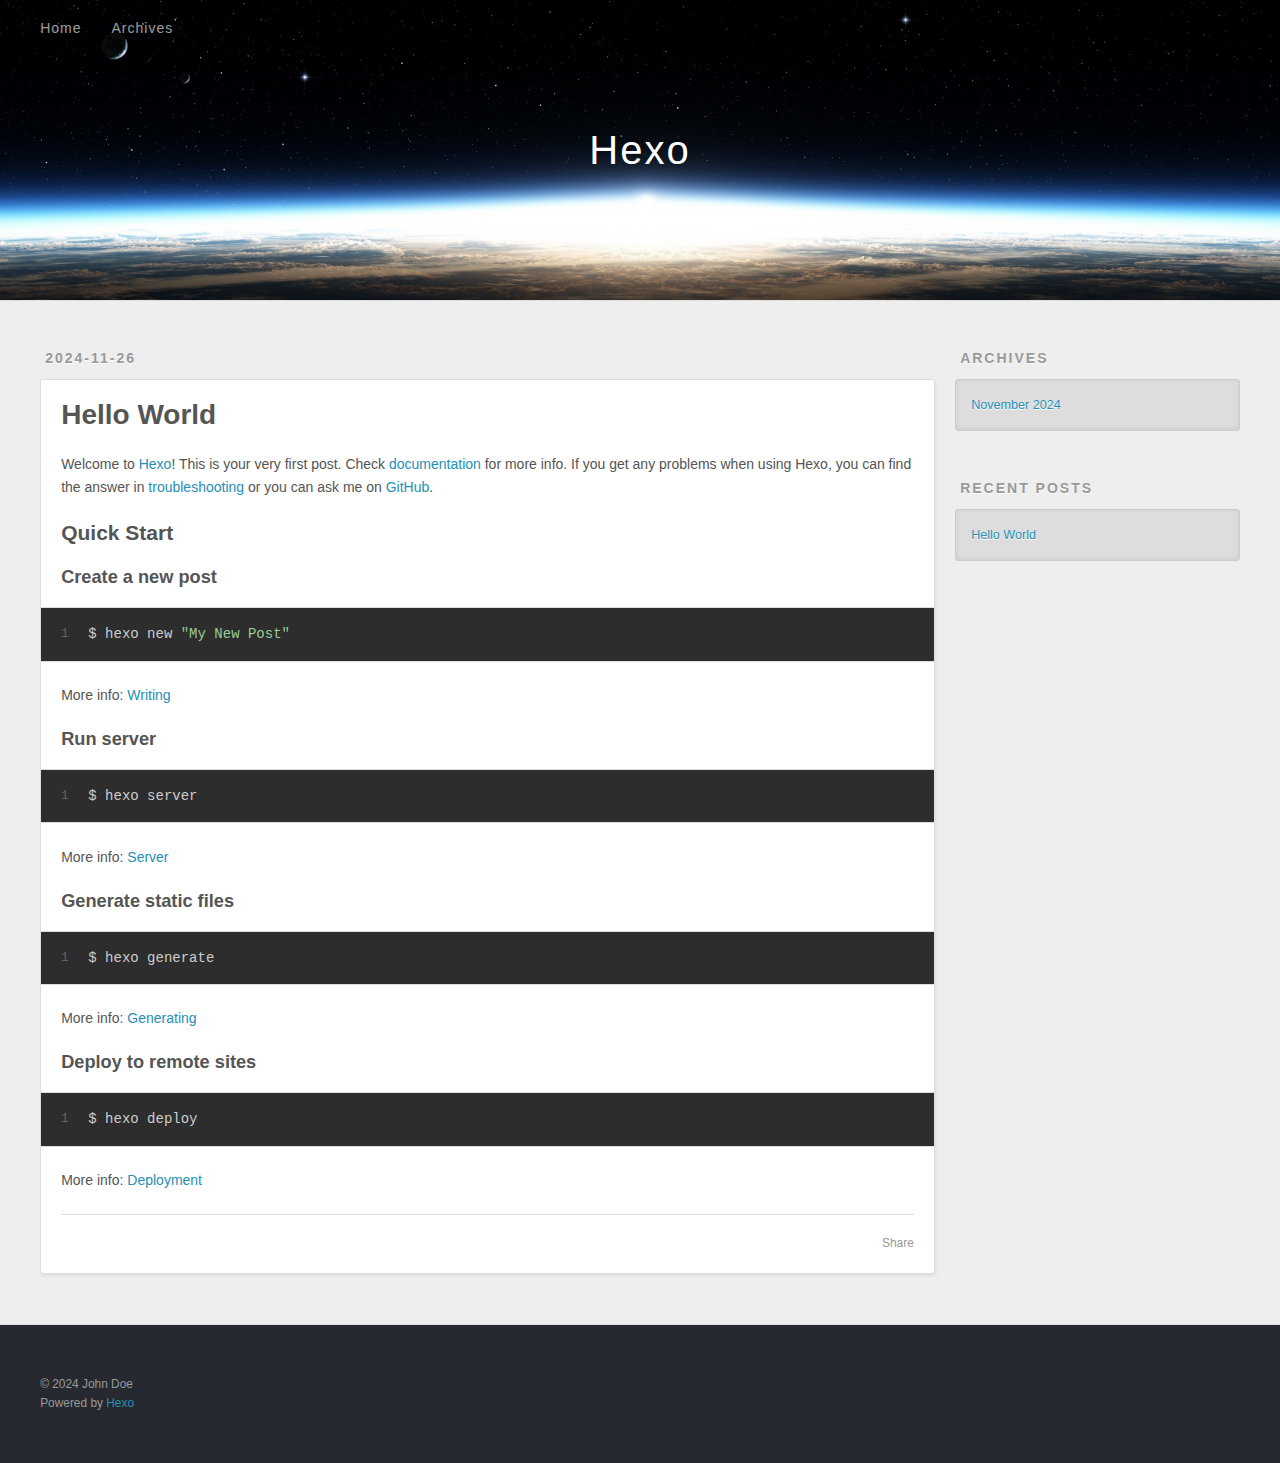
==== index.html @ 331538ac "Site updated: 2024-11-26 22:52:11" ====
<!DOCTYPE html>
<html>
<head>
  <meta charset="utf-8">
  
  
  <title>Hexo</title>
  <meta name="viewport" content="width=device-width, initial-scale=1, shrink-to-fit=no">
  <meta property="og:type" content="website">
<meta property="og:title" content="Hexo">
<meta property="og:url" content="http://example.com/index.html">
<meta property="og:site_name" content="Hexo">
<meta property="og:locale" content="en_US">
<meta property="article:author" content="John Doe">
<meta name="twitter:card" content="summary">
  
    <link rel="alternate" href="/atom.xml" title="Hexo" type="application/atom+xml">
  
  
    <link rel="shortcut icon" href="/favicon.png">
  
  
  
<link rel="stylesheet" href="/css/style.css">

  
    
<link rel="stylesheet" href="/fancybox/jquery.fancybox.min.css">

  
  
<meta name="generator" content="Hexo 7.3.0"></head>

<body>
  <div id="container">
    <div id="wrap">
      <header id="header">
  <div id="banner"></div>
  <div id="header-outer" class="outer">
    <div id="header-title" class="inner">
      <h1 id="logo-wrap">
        <a href="/" id="logo">Hexo</a>
      </h1>
      
    </div>
    <div id="header-inner" class="inner">
      <nav id="main-nav">
        <a id="main-nav-toggle" class="nav-icon"><span class="fa fa-bars"></span></a>
        
          <a class="main-nav-link" href="/">Home</a>
        
          <a class="main-nav-link" href="/archives">Archives</a>
        
      </nav>
      <nav id="sub-nav">
        
        
          <a class="nav-icon" href="/atom.xml" title="RSS Feed"><span class="fa fa-rss"></span></a>
        
        <a class="nav-icon nav-search-btn" title="Search"><span class="fa fa-search"></span></a>
      </nav>
      <div id="search-form-wrap">
        <form action="//google.com/search" method="get" accept-charset="UTF-8" class="search-form"><input type="search" name="q" class="search-form-input" placeholder="Search"><button type="submit" class="search-form-submit">&#xF002;</button><input type="hidden" name="sitesearch" value="http://example.com"></form>
      </div>
    </div>
  </div>
</header>

      <div class="outer">
        <section id="main">
  
    <article id="post-hello-world" class="h-entry article article-type-post" itemprop="blogPost" itemscope itemtype="https://schema.org/BlogPosting">
  <div class="article-meta">
    <a href="/2024/11/26/hello-world/" class="article-date">
  <time class="dt-published" datetime="2024-11-26T14:16:01.216Z" itemprop="datePublished">2024-11-26</time>
</a>
    
  </div>
  <div class="article-inner">
    
    
      <header class="article-header">
        
  
    <h1 itemprop="name">
      <a class="p-name article-title" href="/2024/11/26/hello-world/">Hello World</a>
    </h1>
  

      </header>
    
    <div class="e-content article-entry" itemprop="articleBody">
      
        <p>Welcome to <a target="_blank" rel="noopener" href="https://hexo.io/">Hexo</a>! This is your very first post. Check <a target="_blank" rel="noopener" href="https://hexo.io/docs/">documentation</a> for more info. If you get any problems when using Hexo, you can find the answer in <a target="_blank" rel="noopener" href="https://hexo.io/docs/troubleshooting.html">troubleshooting</a> or you can ask me on <a target="_blank" rel="noopener" href="https://github.com/hexojs/hexo/issues">GitHub</a>.</p>
<h2 id="Quick-Start"><a href="#Quick-Start" class="headerlink" title="Quick Start"></a>Quick Start</h2><h3 id="Create-a-new-post"><a href="#Create-a-new-post" class="headerlink" title="Create a new post"></a>Create a new post</h3><figure class="highlight bash"><table><tr><td class="gutter"><pre><span class="line">1</span><br></pre></td><td class="code"><pre><span class="line">$ hexo new <span class="string">&quot;My New Post&quot;</span></span><br></pre></td></tr></table></figure>

<p>More info: <a target="_blank" rel="noopener" href="https://hexo.io/docs/writing.html">Writing</a></p>
<h3 id="Run-server"><a href="#Run-server" class="headerlink" title="Run server"></a>Run server</h3><figure class="highlight bash"><table><tr><td class="gutter"><pre><span class="line">1</span><br></pre></td><td class="code"><pre><span class="line">$ hexo server</span><br></pre></td></tr></table></figure>

<p>More info: <a target="_blank" rel="noopener" href="https://hexo.io/docs/server.html">Server</a></p>
<h3 id="Generate-static-files"><a href="#Generate-static-files" class="headerlink" title="Generate static files"></a>Generate static files</h3><figure class="highlight bash"><table><tr><td class="gutter"><pre><span class="line">1</span><br></pre></td><td class="code"><pre><span class="line">$ hexo generate</span><br></pre></td></tr></table></figure>

<p>More info: <a target="_blank" rel="noopener" href="https://hexo.io/docs/generating.html">Generating</a></p>
<h3 id="Deploy-to-remote-sites"><a href="#Deploy-to-remote-sites" class="headerlink" title="Deploy to remote sites"></a>Deploy to remote sites</h3><figure class="highlight bash"><table><tr><td class="gutter"><pre><span class="line">1</span><br></pre></td><td class="code"><pre><span class="line">$ hexo deploy</span><br></pre></td></tr></table></figure>

<p>More info: <a target="_blank" rel="noopener" href="https://hexo.io/docs/one-command-deployment.html">Deployment</a></p>

      
    </div>
    <footer class="article-footer">
      <a data-url="http://example.com/2024/11/26/hello-world/" data-id="cm3yksjoo0000fcqf6t9n1a65" data-title="Hello World" class="article-share-link"><span class="fa fa-share">Share</span></a>
      
      
      
    </footer>
  </div>
  
</article>



  


</section>
        
          <aside id="sidebar">
  
    

  
    

  
    
  
    
  <div class="widget-wrap">
    <h3 class="widget-title">Archives</h3>
    <div class="widget">
      <ul class="archive-list"><li class="archive-list-item"><a class="archive-list-link" href="/archives/2024/11/">November 2024</a></li></ul>
    </div>
  </div>


  
    
  <div class="widget-wrap">
    <h3 class="widget-title">Recent Posts</h3>
    <div class="widget">
      <ul>
        
          <li>
            <a href="/2024/11/26/hello-world/">Hello World</a>
          </li>
        
      </ul>
    </div>
  </div>

  
</aside>
        
      </div>
      <footer id="footer">
  
  <div class="outer">
    <div id="footer-info" class="inner">
      
      &copy; 2024 John Doe<br>
      Powered by <a href="https://hexo.io/" target="_blank">Hexo</a>
    </div>
  </div>
</footer>

    </div>
    <nav id="mobile-nav">
  
    <a href="/" class="mobile-nav-link">Home</a>
  
    <a href="/archives" class="mobile-nav-link">Archives</a>
  
</nav>
    


<script src="/js/jquery-3.6.4.min.js"></script>



  
<script src="/fancybox/jquery.fancybox.min.js"></script>




<script src="/js/script.js"></script>





  </div>
</body>
</html>
---- css/style.css ----
body {
  width: 100%;
}
body:before,
body:after {
  content: "";
  display: table;
}
body:after {
  clear: both;
}
html,
body,
div,
span,
applet,
object,
iframe,
h1,
h2,
h3,
h4,
h5,
h6,
p,
blockquote,
pre,
a,
abbr,
acronym,
address,
big,
cite,
code,
del,
dfn,
em,
img,
ins,
kbd,
q,
s,
samp,
small,
strike,
strong,
sub,
sup,
tt,
var,
dl,
dt,
dd,
ol,
ul,
li,
fieldset,
form,
label,
legend,
table,
caption,
tbody,
tfoot,
thead,
tr,
th,
td {
  margin: 0;
  padding: 0;
  border: 0;
  outline: 0;
  font-weight: inherit;
  font-style: inherit;
  font-family: inherit;
  font-size: 100%;
  vertical-align: baseline;
}
body {
  line-height: 1;
  color: #000;
  background: #fff;
}
ol,
ul {
  list-style: none;
}
table {
  border-collapse: separate;
  border-spacing: 0;
  vertical-align: middle;
}
caption,
th,
td {
  text-align: left;
  font-weight: normal;
  vertical-align: middle;
}
a img {
  border: none;
}
input,
button {
  margin: 0;
  padding: 0;
}
input::-moz-focus-inner,
button::-moz-focus-inner {
  border: 0;
  padding: 0;
}
html,
body,
#container {
  height: 100%;
}
body {
  background: #eee;
  font: 14px -apple-system, BlinkMacSystemFont, "Segoe UI", "Roboto", "Oxygen", "Ubuntu", "Cantarell", "Fira Sans", "Droid Sans", "Helvetica Neue", sans-serif;
  -webkit-text-size-adjust: 100%;
}
.outer {
  max-width: 1220px;
  margin: 0 auto;
  padding: 0 20px;
}
.outer:before,
.outer:after {
  content: "";
  display: table;
}
.outer:after {
  clear: both;
}
.inner {
  display: inline;
  float: left;
  width: 98.33333333333333%;
  margin: 0 0.833333333333333%;
}
.left,
.alignleft {
  float: left;
}
.right,
.alignright {
  float: right;
}
.clear {
  clear: both;
}
#container {
  position: relative;
}
.mobile-nav-on {
  overflow: hidden;
}
#wrap {
  height: 100%;
  width: 100%;
  position: absolute;
  top: 0;
  left: 0;
  -webkit-transition: 0.2s ease-out;
  -moz-transition: 0.2s ease-out;
  -ms-transition: 0.2s ease-out;
  transition: 0.2s ease-out;
  z-index: 1;
  background: #eee;
}
.mobile-nav-on #wrap {
  left: 280px;
}
@media screen and (min-width: 768px) {
  #main {
    display: inline;
    float: left;
    width: 73.33333333333333%;
    margin: 0 0.833333333333333%;
  }
}
.article-date,
.article-category-link,
.archive-year,
.widget-title {
  text-decoration: none;
  text-transform: uppercase;
  letter-spacing: 2px;
  color: #999;
  margin-bottom: 1em;
  margin-left: 5px;
  line-height: 1em;
  text-shadow: 0 1px #fff;
  font-weight: bold;
}
.article-inner,
.archive-article-inner {
  background: #fff;
  -webkit-box-shadow: 1px 2px 3px #ddd;
  box-shadow: 1px 2px 3px #ddd;
  border: 1px solid #ddd;
  border-radius: 3px;
}
.article-entry h1,
.widget h1 {
  font-size: 2em;
}
.article-entry h2,
.widget h2 {
  font-size: 1.5em;
}
.article-entry h3,
.widget h3 {
  font-size: 1.3em;
}
.article-entry h4,
.widget h4 {
  font-size: 1.2em;
}
.article-entry h5,
.widget h5 {
  font-size: 1em;
}
.article-entry h6,
.widget h6 {
  font-size: 1em;
  color: #999;
}
.article-entry hr,
.widget hr {
  border: 1px dashed #ddd;
}
.article-entry strong,
.widget strong {
  font-weight: bold;
}
.article-entry em,
.widget em,
.article-entry cite,
.widget cite {
  font-style: italic;
}
.article-entry sup,
.widget sup,
.article-entry sub,
.widget sub {
  font-size: 0.75em;
  line-height: 0;
  position: relative;
  vertical-align: baseline;
}
.article-entry sup,
.widget sup {
  top: -0.5em;
}
.article-entry sub,
.widget sub {
  bottom: -0.2em;
}
.article-entry small,
.widget small {
  font-size: 0.85em;
}
.article-entry acronym,
.widget acronym,
.article-entry abbr,
.widget abbr {
  border-bottom: 1px dotted;
}
.article-entry ul,
.widget ul,
.article-entry ol,
.widget ol,
.article-entry dl,
.widget dl {
  margin: 0 20px;
  line-height: 1.6em;
}
.article-entry ul ul,
.widget ul ul,
.article-entry ol ul,
.widget ol ul,
.article-entry ul ol,
.widget ul ol,
.article-entry ol ol,
.widget ol ol {
  margin-top: 0;
  margin-bottom: 0;
}
.article-entry ul,
.widget ul {
  list-style: disc;
}
.article-entry ol,
.widget ol {
  list-style: decimal;
}
.article-entry dt,
.widget dt {
  font-weight: bold;
}
#header {
  height: 300px;
  position: relative;
  border-bottom: 1px solid #ddd;
}
#header:before,
#header:after {
  content: "";
  position: absolute;
  left: 0;
  right: 0;
  height: 40px;
}
#header:before {
  top: 0;
  background: -webkit-linear-gradient(rgba(0,0,0,0.2), transparent);
  background: -moz-linear-gradient(rgba(0,0,0,0.2), transparent);
  background: -ms-linear-gradient(rgba(0,0,0,0.2), transparent);
  background: linear-gradient(rgba(0,0,0,0.2), transparent);
}
#header:after {
  bottom: 0;
  background: -webkit-linear-gradient(transparent, rgba(0,0,0,0.2));
  background: -moz-linear-gradient(transparent, rgba(0,0,0,0.2));
  background: -ms-linear-gradient(transparent, rgba(0,0,0,0.2));
  background: linear-gradient(transparent, rgba(0,0,0,0.2));
}
#header-outer {
  height: 100%;
  position: relative;
}
#header-inner {
  position: relative;
  overflow: hidden;
}
#banner {
  position: absolute;
  top: 0;
  left: 0;
  width: 100%;
  height: 100%;
  background: url("images/banner.jpg") center #000;
  background-size: cover;
  z-index: -1;
}
#header-title {
  text-align: center;
  height: 40px;
  position: absolute;
  top: 50%;
  left: 0;
  margin-top: -20px;
}
#logo,
#subtitle {
  text-decoration: none;
  color: #fff;
  font-weight: 300;
  text-shadow: 0 1px 4px rgba(0,0,0,0.3);
}
#logo {
  font-size: 40px;
  line-height: 40px;
  letter-spacing: 2px;
}
#subtitle {
  font-size: 16px;
  line-height: 16px;
  letter-spacing: 1px;
}
#subtitle-wrap {
  margin-top: 16px;
}
#main-nav {
  float: left;
  margin-left: -15px;
}
.nav-icon,
.main-nav-link {
  float: left;
  color: #fff;
  opacity: 0.6;
  text-decoration: none;
  text-shadow: 0 1px rgba(0,0,0,0.2);
  -webkit-transition: opacity 0.2s;
  -moz-transition: opacity 0.2s;
  -ms-transition: opacity 0.2s;
  transition: opacity 0.2s;
  display: block;
  padding: 20px 15px;
}
.nav-icon:hover,
.main-nav-link:hover {
  opacity: 1;
}
.nav-icon {
  text-align: center;
  font-size: 14px;
  width: 14px;
  height: 14px;
  padding: 20px 15px;
  position: relative;
  cursor: pointer;
}
.main-nav-link {
  font-weight: 300;
  letter-spacing: 1px;
}
@media screen and (max-width: 479px) {
  .main-nav-link {
    display: none;
  }
}
#main-nav-toggle {
  display: none;
}
@media screen and (max-width: 479px) {
  #main-nav-toggle {
    display: block;
  }
}
#sub-nav {
  float: right;
  margin-right: -15px;
}
#search-form-wrap {
  position: absolute;
  top: 15px;
  width: 150px;
  height: 30px;
  right: -150px;
  opacity: 0;
  -webkit-transition: 0.2s ease-out;
  -moz-transition: 0.2s ease-out;
  -ms-transition: 0.2s ease-out;
  transition: 0.2s ease-out;
}
#search-form-wrap.on {
  opacity: 1;
  right: 0;
}
@media screen and (max-width: 479px) {
  #search-form-wrap {
    width: 100%;
    right: -100%;
  }
}
.search-form {
  position: absolute;
  top: 0;
  left: 0;
  right: 0;
  background: #fff;
  padding: 5px 15px;
  border-radius: 15px;
  -webkit-box-shadow: 0 0 10px rgba(0,0,0,0.3);
  box-shadow: 0 0 10px rgba(0,0,0,0.3);
}
.search-form-input {
  border: none;
  background: none;
  color: #555;
  width: 100%;
  font: 13px -apple-system, BlinkMacSystemFont, "Segoe UI", "Roboto", "Oxygen", "Ubuntu", "Cantarell", "Fira Sans", "Droid Sans", "Helvetica Neue", sans-serif;
  outline: none;
}
.search-form-input::-webkit-search-results-decoration,
.search-form-input::-webkit-search-cancel-button {
  -webkit-appearance: none;
}
.search-form-submit {
  position: absolute;
  top: 50%;
  right: 10px;
  margin-top: -7px;
  font: 13px ForkAwesome;
  border: none;
  background: none;
  color: #bbb;
  cursor: pointer;
}
.search-form-submit:hover,
.search-form-submit:focus {
  color: #777;
}
.article {
  margin: 50px 0;
}
.article-inner {
  overflow: hidden;
}
.article-meta:before,
.article-meta:after {
  content: "";
  display: table;
}
.article-meta:after {
  clear: both;
}
.article-date {
  float: left;
}
.article-category {
  float: left;
  line-height: 1em;
  color: #ccc;
  text-shadow: 0 1px #fff;
  margin-left: 8px;
}
.article-category:before {
  content: "\2022";
}
.article-category-link {
  margin: 0 12px 1em;
}
.article-header {
  padding: 20px 20px 0;
}
.article-title {
  text-decoration: none;
  font-size: 2em;
  font-weight: bold;
  color: #555;
  line-height: 1.1em;
  -webkit-transition: color 0.2s;
  -moz-transition: color 0.2s;
  -ms-transition: color 0.2s;
  transition: color 0.2s;
}
a.article-title:hover {
  color: #258fb8;
}
.article-entry {
  color: #555;
  padding: 0 20px;
}
.article-entry:before,
.article-entry:after {
  content: "";
  display: table;
}
.article-entry:after {
  clear: both;
}
.article-entry p,
.article-entry table {
  line-height: 1.6em;
  margin: 1.6em 0;
}
.article-entry h1,
.article-entry h2,
.article-entry h3,
.article-entry h4,
.article-entry h5,
.article-entry h6 {
  font-weight: bold;
}
.article-entry h1,
.article-entry h2,
.article-entry h3,
.article-entry h4,
.article-entry h5,
.article-entry h6 {
  line-height: 1.1em;
  margin: 1.1em 0;
}
.article-entry a {
  color: #258fb8;
  text-decoration: none;
}
.article-entry a:hover {
  text-decoration: underline;
}
.article-entry ul,
.article-entry ol,
.article-entry dl {
  margin-top: 1.6em;
  margin-bottom: 1.6em;
}
.article-entry img,
.article-entry video {
  max-width: 100%;
  height: auto;
  display: block;
  margin: auto;
}
.article-entry iframe {
  border: none;
}
.article-entry table {
  width: 100%;
  border-collapse: collapse;
  border-spacing: 0;
}
.article-entry th {
  font-weight: bold;
  border-bottom: 3px solid #ddd;
  padding-bottom: 0.5em;
}
.article-entry td {
  border-bottom: 1px solid #ddd;
  padding: 10px 0;
}
.article-entry blockquote {
  font-family: Georgia, "Times New Roman", serif;
  margin: 1.6em 20px;
  text-align: center;
}
.article-entry blockquote footer {
  font-size: 14px;
  margin: 1.6em 0;
  font-family: -apple-system, BlinkMacSystemFont, "Segoe UI", "Roboto", "Oxygen", "Ubuntu", "Cantarell", "Fira Sans", "Droid Sans", "Helvetica Neue", sans-serif;
}
.article-entry blockquote footer cite:before {
  content: "—";
  padding: 0 0.5em;
}
.article-entry .pullquote {
  text-align: left;
  width: 45%;
  margin: 0;
}
.article-entry .pullquote.left {
  margin-left: 0.5em;
  margin-right: 1em;
}
.article-entry .pullquote.right {
  margin-right: 0.5em;
  margin-left: 1em;
}
.article-entry .caption {
  color: #999;
  display: block;
  font-size: 0.9em;
  margin-top: 0.5em;
  position: relative;
  text-align: center;
}
.article-entry .video-container {
  position: relative;
  padding-top: 56.25%;
  height: 0;
  overflow: hidden;
}
.article-entry .video-container iframe,
.article-entry .video-container object,
.article-entry .video-container embed {
  position: absolute;
  top: 0;
  left: 0;
  width: 100%;
  height: 100%;
  margin-top: 0;
}
.article-more-link a {
  display: inline-block;
  line-height: 1em;
  padding: 6px 15px;
  border-radius: 15px;
  background: #eee;
  color: #999;
  text-shadow: 0 1px #fff;
  text-decoration: none;
}
.article-more-link a:hover {
  background: #258fb8;
  color: #fff;
  text-decoration: none;
  text-shadow: 0 1px #1e7293;
}
.article-footer {
  font-size: 0.85em;
  line-height: 1.6em;
  border-top: 1px solid #ddd;
  padding-top: 1.6em;
  margin: 0 20px 20px;
}
.article-footer:before,
.article-footer:after {
  content: "";
  display: table;
}
.article-footer:after {
  clear: both;
}
.article-footer a {
  color: #999;
  text-decoration: none;
}
.article-footer a:hover {
  color: #555;
}
.article-tag-list-item {
  float: left;
  margin-right: 10px;
}
.article-tag-list-link:before {
  content: "#";
}
.article-comment-link {
  float: right;
}
.article-comment-link:before {
  padding-right: 8px;
}
.article-share-link {
  cursor: pointer;
  float: right;
  margin-left: 20px;
}
.article-share-link:before {
  padding-right: 6px;
}
#article-nav {
  position: relative;
}
#article-nav:before,
#article-nav:after {
  content: "";
  display: table;
}
#article-nav:after {
  clear: both;
}
@media screen and (min-width: 768px) {
  #article-nav {
    margin: 50px 0;
  }
  #article-nav:before {
    width: 8px;
    height: 8px;
    position: absolute;
    top: 50%;
    left: 50%;
    margin-top: -4px;
    margin-left: -4px;
    content: "";
    border-radius: 50%;
    background: #ddd;
    -webkit-box-shadow: 0 1px 2px #fff;
    box-shadow: 0 1px 2px #fff;
  }
}
.article-nav-link-wrap {
  text-decoration: none;
  text-shadow: 0 1px #fff;
  color: #999;
  -webkit-box-sizing: border-box;
  -moz-box-sizing: border-box;
  box-sizing: border-box;
  margin-top: 50px;
  text-align: center;
  display: block;
}
.article-nav-link-wrap:hover {
  color: #555;
}
@media screen and (min-width: 768px) {
  .article-nav-link-wrap {
    width: 50%;
    margin-top: 0;
  }
}
@media screen and (min-width: 768px) {
  #article-nav-newer {
    float: left;
    text-align: right;
    padding-right: 20px;
  }
}
@media screen and (min-width: 768px) {
  #article-nav-older {
    float: right;
    text-align: left;
    padding-left: 20px;
  }
}
.article-nav-caption {
  text-transform: uppercase;
  letter-spacing: 2px;
  color: #ddd;
  line-height: 1em;
  font-weight: bold;
}
#article-nav-newer .article-nav-caption {
  margin-right: -2px;
}
.article-nav-title {
  font-size: 0.85em;
  line-height: 1.6em;
  margin-top: 0.5em;
}
.article-share-box {
  position: absolute;
  display: none;
  background: #fff;
  -webkit-box-shadow: 1px 2px 10px rgba(0,0,0,0.2);
  box-shadow: 1px 2px 10px rgba(0,0,0,0.2);
  border-radius: 3px;
  margin-left: -145px;
  overflow: hidden;
  z-index: 1;
}
.article-share-box.on {
  display: block;
}
.article-share-input {
  width: 100%;
  background: none;
  -webkit-box-sizing: border-box;
  -moz-box-sizing: border-box;
  box-sizing: border-box;
  font: 14px -apple-system, BlinkMacSystemFont, "Segoe UI", "Roboto", "Oxygen", "Ubuntu", "Cantarell", "Fira Sans", "Droid Sans", "Helvetica Neue", sans-serif;
  padding: 0 15px;
  color: #555;
  outline: none;
  border: 1px solid #ddd;
  border-radius: 3px 3px 0 0;
  height: 36px;
  line-height: 36px;
}
.article-share-links {
  background: #eee;
}
.article-share-links:before,
.article-share-links:after {
  content: "";
  display: table;
}
.article-share-links:after {
  clear: both;
}
.article-share-twitter,
.article-share-facebook,
.article-share-pinterest,
.article-share-linkedin {
  width: 50px;
  height: 36px;
  display: block;
  float: left;
  position: relative;
  color: #999;
  text-shadow: 0 1px #fff;
}
.article-share-twitter:before,
.article-share-facebook:before,
.article-share-pinterest:before,
.article-share-linkedin:before {
  font-size: 20px;
  width: 20px;
  height: 20px;
  position: absolute;
  top: 50%;
  left: 50%;
  margin-top: -10px;
  margin-left: -10px;
  text-align: center;
}
.article-share-twitter:hover,
.article-share-facebook:hover,
.article-share-pinterest:hover,
.article-share-linkedin:hover {
  color: #fff;
}
.article-share-twitter:hover {
  background: #00aced;
  text-shadow: 0 1px #008abe;
}
.article-share-facebook:hover {
  background: #3b5998;
  text-shadow: 0 1px #2f477a;
}
.article-share-pinterest:hover {
  background: #cb2027;
  text-shadow: 0 1px #a21a1f;
}
.article-share-linkedin:hover {
  background: #0077b5;
  text-shadow: 0 1px #005f91;
}
.article-gallery {
  background: #000;
  position: relative;
}
.article-gallery-photos {
  position: relative;
  overflow: hidden;
}
.article-gallery-img {
  display: none;
  max-width: 100%;
}
.article-gallery-img:first-child {
  display: block;
}
.article-gallery-img.loaded {
  position: absolute;
  display: block;
}
.article-gallery-img img {
  display: block;
  max-width: 100%;
  margin: 0 auto;
}
#comments {
  background: #fff;
  -webkit-box-shadow: 1px 2px 3px #ddd;
  box-shadow: 1px 2px 3px #ddd;
  padding: 20px;
  border: 1px solid #ddd;
  border-radius: 3px;
  margin: 50px 0;
}
#comments a {
  color: #258fb8;
}
.archives-wrap {
  margin: 50px 0;
}
.archives:before,
.archives:after {
  content: "";
  display: table;
}
.archives:after {
  clear: both;
}
.archive-year-wrap {
  margin-bottom: 1em;
}
.archives {
  -webkit-column-gap: 10px;
  -moz-column-gap: 10px;
  column-gap: 10px;
}
@media screen and (min-width: 480px) and (max-width: 767px) {
  .archives {
    -webkit-column-count: 2;
    -moz-column-count: 2;
    column-count: 2;
  }
}
@media screen and (min-width: 768px) {
  .archives {
    -webkit-column-count: 3;
    -moz-column-count: 3;
    column-count: 3;
  }
}
.archive-article {
  -webkit-column-break-inside: avoid;
  page-break-inside: avoid;
  overflow: hidden;
  break-inside: avoid-column;
}
.archive-article-inner {
  padding: 10px;
  margin-bottom: 15px;
}
.archive-article-title {
  text-decoration: none;
  font-weight: bold;
  color: #555;
  -webkit-transition: color 0.2s;
  -moz-transition: color 0.2s;
  -ms-transition: color 0.2s;
  transition: color 0.2s;
  line-height: 1.6em;
}
.archive-article-title:hover {
  color: #258fb8;
}
.archive-article-footer {
  margin-top: 1em;
}
.archive-article-date {
  color: #999;
  text-decoration: none;
  font-size: 0.85em;
  line-height: 1em;
  margin-bottom: 0.5em;
  display: block;
}
#page-nav {
  margin: 50px auto;
  background: #fff;
  -webkit-box-shadow: 1px 2px 3px #ddd;
  box-shadow: 1px 2px 3px #ddd;
  border: 1px solid #ddd;
  border-radius: 3px;
  text-align: center;
  color: #999;
  overflow: hidden;
}
#page-nav:before,
#page-nav:after {
  content: "";
  display: table;
}
#page-nav:after {
  clear: both;
}
#page-nav a,
#page-nav span {
  padding: 10px 20px;
  line-height: 1;
  height: 2ex;
}
#page-nav a {
  color: #999;
  text-decoration: none;
}
#page-nav a:hover {
  background: #999;
  color: #fff;
}
#page-nav .prev {
  float: left;
}
#page-nav .next {
  float: right;
}
#page-nav .page-number {
  display: inline-block;
}
@media screen and (max-width: 479px) {
  #page-nav .page-number {
    display: none;
  }
}
#page-nav .current {
  color: #555;
  font-weight: bold;
}
#page-nav .space {
  color: #ddd;
}
#footer {
  background: #262a30;
  padding: 50px 0;
  border-top: 1px solid #ddd;
  color: #999;
}
#footer a {
  color: #258fb8;
  text-decoration: none;
}
#footer a:hover {
  text-decoration: underline;
}
#footer-info {
  line-height: 1.6em;
  font-size: 0.85em;
}
.article-entry pre,
.article-entry .highlight {
  background: #2d2d2d;
  margin: 0 -20px;
  padding: 15px 20px;
  border-style: solid;
  border-color: #ddd;
  border-width: 1px 0;
  overflow: auto;
  color: #ccc;
  line-height: 22.400000000000002px;
}
.article-entry .highlight .gutter pre,
.article-entry .gist .gist-file .gist-data .line-numbers {
  color: #666;
  font-size: 0.85em;
}
.article-entry pre,
.article-entry code {
  font-family: "Source Code Pro", Consolas, Monaco, Menlo, Consolas, monospace;
}
.article-entry code {
  background: #eee;
  text-shadow: 0 1px #fff;
  padding: 0 0.3em;
}
.article-entry pre code {
  background: none;
  text-shadow: none;
  padding: 0;
}
.article-entry .highlight pre {
  border: none;
  margin: 0;
  padding: 0;
}
.article-entry .highlight table {
  margin: 0;
  width: auto;
}
.article-entry .highlight td {
  border: none;
  padding: 0;
}
.article-entry .highlight figcaption {
  font-size: 0.85em;
  color: #999;
  line-height: 1em;
  margin-bottom: 1em;
}
.article-entry .highlight figcaption:before,
.article-entry .highlight figcaption:after {
  content: "";
  display: table;
}
.article-entry .highlight figcaption:after {
  clear: both;
}
.article-entry .highlight figcaption a {
  float: right;
}
.article-entry .highlight .gutter {
  -moz-user-select: none;
  -ms-user-select: none;
  -webkit-user-select: none;
  -webkit-user-select: none;
  -moz-user-select: none;
  -ms-user-select: none;
  user-select: none;
}
.article-entry .highlight .gutter pre {
  text-align: right;
  padding-right: 20px;
}
.article-entry .highlight .line {
  height: 22.400000000000002px;
}
.article-entry .highlight .line.marked {
  background: #515151;
}
.article-entry .gist {
  margin: 0 -20px;
  border-style: solid;
  border-color: #ddd;
  border-width: 1px 0;
  background: #2d2d2d;
  padding: 15px 20px 15px 0;
}
.article-entry .gist .gist-file {
  border: none;
  font-family: "Source Code Pro", Consolas, Monaco, Menlo, Consolas, monospace;
  margin: 0;
}
.article-entry .gist .gist-file .gist-data {
  background: none;
  border: none;
}
.article-entry .gist .gist-file .gist-data .line-numbers {
  background: none;
  border: none;
  padding: 0 20px 0 0;
}
.article-entry .gist .gist-file .gist-data .line-data {
  padding: 0 !important;
}
.article-entry .gist .gist-file .highlight {
  margin: 0;
  padding: 0;
  border: none;
}
.article-entry .gist .gist-file .gist-meta {
  background: #2d2d2d;
  color: #999;
  font: 0.85em -apple-system, BlinkMacSystemFont, "Segoe UI", "Roboto", "Oxygen", "Ubuntu", "Cantarell", "Fira Sans", "Droid Sans", "Helvetica Neue", sans-serif;
  text-shadow: 0 0;
  padding: 0;
  margin-top: 1em;
  margin-left: 20px;
}
.article-entry .gist .gist-file .gist-meta a {
  color: #258fb8;
  font-weight: normal;
}
.article-entry .gist .gist-file .gist-meta a:hover {
  text-decoration: underline;
}
pre .comment,
pre .title {
  color: #999;
}
pre .variable,
pre .attribute,
pre .tag,
pre .regexp,
pre .ruby .constant,
pre .xml .tag .title,
pre .xml .pi,
pre .xml .doctype,
pre .html .doctype,
pre .css .id,
pre .css .class,
pre .css .pseudo {
  color: #f2777a;
}
pre .number,
pre .preprocessor,
pre .built_in,
pre .literal,
pre .params,
pre .constant {
  color: #f99157;
}
pre .class,
pre .ruby .class .title,
pre .css .rules .attribute {
  color: #9c9;
}
pre .string,
pre .value,
pre .inheritance,
pre .header,
pre .ruby .symbol,
pre .xml .cdata {
  color: #9c9;
}
pre .css .hexcolor {
  color: #6cc;
}
pre .function,
pre .python .decorator,
pre .python .title,
pre .ruby .function .title,
pre .ruby .title .keyword,
pre .perl .sub,
pre .javascript .title,
pre .coffeescript .title {
  color: #69c;
}
pre .keyword,
pre .javascript .function {
  color: #c9c;
}
@media screen and (max-width: 479px) {
  #mobile-nav {
    position: absolute;
    top: 0;
    left: 0;
    width: 280px;
    height: 100%;
    background: #191919;
    border-right: 1px solid #fff;
  }
}
@media screen and (max-width: 479px) {
  .mobile-nav-link {
    display: block;
    color: #999;
    text-decoration: none;
    padding: 15px 20px;
    font-weight: bold;
  }
  .mobile-nav-link:hover {
    color: #fff;
  }
}
@media screen and (min-width: 768px) {
  #sidebar {
    display: inline;
    float: left;
    width: 23.333333333333332%;
    margin: 0 0.833333333333333%;
  }
}
.widget-wrap {
  margin: 50px 0;
}
.widget {
  color: #777;
  text-shadow: 0 1px #fff;
  background: #ddd;
  -webkit-box-shadow: 0 -1px 4px #ccc inset;
  box-shadow: 0 -1px 4px #ccc inset;
  border: 1px solid #ccc;
  padding: 15px;
  border-radius: 3px;
}
.widget a {
  color: #258fb8;
  text-decoration: none;
}
.widget a:hover {
  text-decoration: underline;
}
.widget ul ul,
.widget ol ul,
.widget dl ul,
.widget ul ol,
.widget ol ol,
.widget dl ol,
.widget ul dl,
.widget ol dl,
.widget dl dl {
  margin-left: 15px;
  list-style: disc;
}
.widget {
  line-height: 1.6em;
  word-wrap: break-word;
  font-size: 0.9em;
}
.widget ul,
.widget ol {
  list-style: none;
  margin: 0;
}
.widget ul ul,
.widget ol ul,
.widget ul ol,
.widget ol ol {
  margin: 0 20px;
}
.widget ul ul,
.widget ol ul {
  list-style: disc;
}
.widget ul ol,
.widget ol ol {
  list-style: decimal;
}
.category-list-count,
.tag-list-count,
.archive-list-count {
  padding-left: 5px;
  color: #999;
  font-size: 0.85em;
}
.category-list-count:before,
.tag-list-count:before,
.archive-list-count:before {
  content: "(";
}
.category-list-count:after,
.tag-list-count:after,
.archive-list-count:after {
  content: ")";
}
.tagcloud a {
  margin-right: 5px;
  display: inline-block;
}
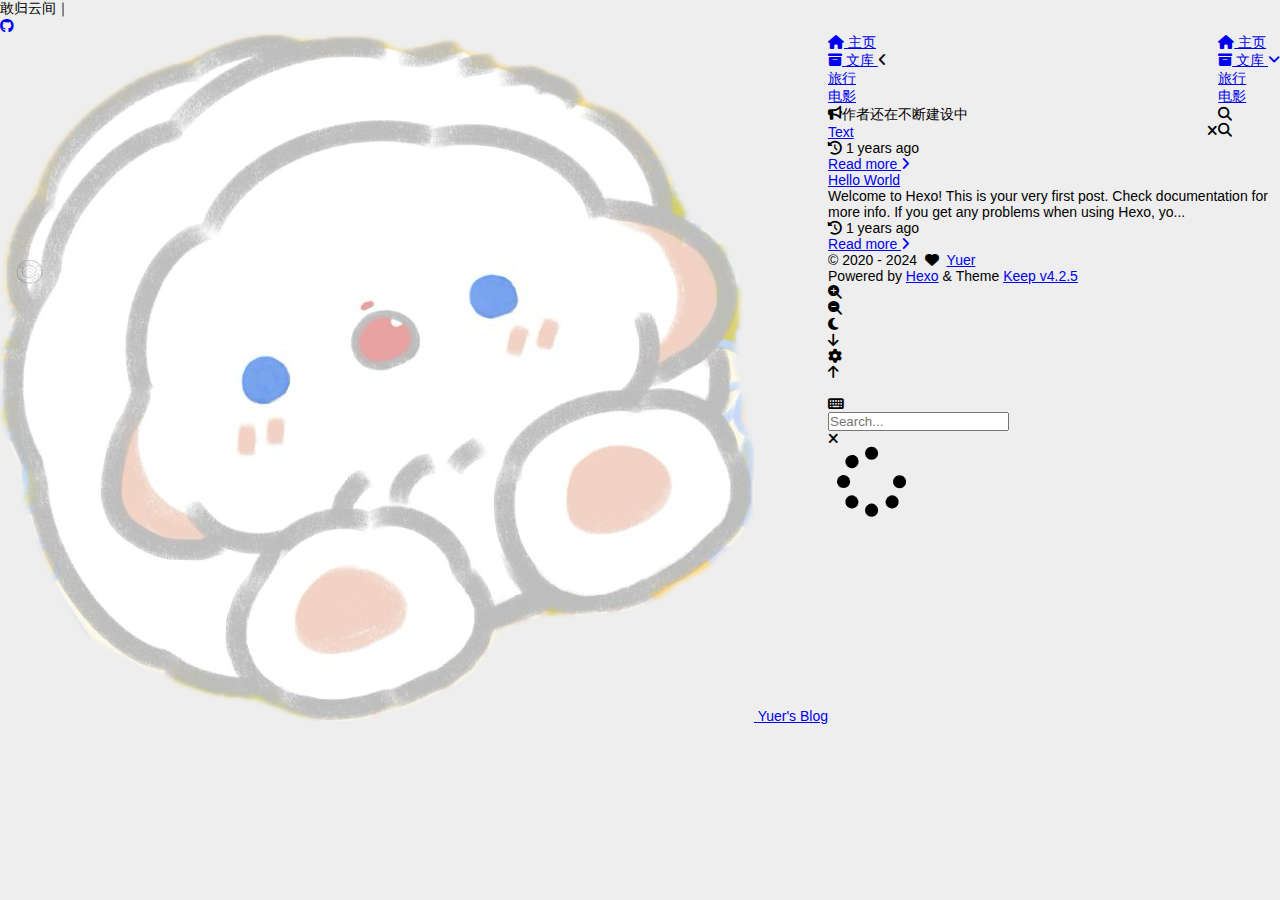
==== commit 3da10f9c: "Site updated: 2024-11-27 15:12:53" ====
--- a/index.html
+++ b/index.html
@@ -1,205 +1,592 @@
 <!DOCTYPE html>
-<html>
+<html lang="zh">
 <head>
-  <meta charset="utf-8">
-  
-  
-  <title>Hexo</title>
-  <meta name="viewport" content="width=device-width, initial-scale=1, shrink-to-fit=no">
-  <meta property="og:type" content="website">
-<meta property="og:title" content="Hexo">
-<meta property="og:url" content="http://example.com/index.html">
-<meta property="og:site_name" content="Hexo">
-<meta property="og:locale" content="en_US">
-<meta property="article:author" content="John Doe">
-<meta name="twitter:card" content="summary">
-  
-    <link rel="alternate" href="/atom.xml" title="Hexo" type="application/atom+xml">
-  
-  
-    <link rel="shortcut icon" href="/favicon.png">
-  
-  
-  
+    <meta charset="utf-8">
+    <meta name="viewport" content="width=device-width, initial-scale=1, maximum-scale=1">
+    <meta name="keywords" content="Hexo Theme Keep">
+    <meta name="description" content="一个小小的博客">
+    <meta name="author" content="Yuer">
+    
+    <title>
+        
+        Yuer&#39;s Blog
+    </title>
+    
 <link rel="stylesheet" href="/css/style.css">
 
-  
-    
-<link rel="stylesheet" href="/fancybox/jquery.fancybox.min.css">
-
-  
-  
+    
+        <link rel="shortcut icon" href="/images/faction.jpg">
+    
+    
+<link rel="stylesheet" href="/font/css/fontawesome.min.css">
+
+    
+<link rel="stylesheet" href="/font/css/regular.min.css">
+
+    
+<link rel="stylesheet" href="/font/css/solid.min.css">
+
+    
+<link rel="stylesheet" href="/font/css/brands.min.css">
+
+    
+    <script class="keep-theme-configurations">
+    const KEEP = window.KEEP || {}
+    KEEP.hexo_config = {"hostname":"example.com","root":"/","language":"zh","path":"search.json"}
+    KEEP.theme_config = {"base_info":{"primary_color":"#0066cc","title":"Yuer's Blog","author":"Yuer","avatar":"/images/avatar.jpg","logo":"/images/logo.jpg","favicon":"/images/faction.jpg"},"menu":{"主页":"/ || fa-solid fa-home","文库":{"icon":"fa-solid fa-box-archive","children":[{"旅行":"/journal"},{"电影":"/movie"}]}},"first_screen":{"enable":true,"background_img":"/images/bg.jpg","background_img_dark":"/images/bg.jpg","description":"敢归云间宿","hitokoto":false},"social_contact":{"enable":true,"links":{"github":"https://github.com/Yuer-Chi","weixin":null,"qq":null,"weibo":null,"zhihu":null,"twitter":null,"x":null,"facebook":null,"email":null}},"scroll":{"progress_bar":true,"percent":false,"hide_header":true},"home":{"announcement":"作者还在不断建设中","category":false,"tag":false,"post_datetime":"updated"},"post":{"author_badge":{"enable":true,"level_badge":true,"custom_badge":["One","Two","Three"]},"word_count":{"wordcount":false,"min2read":false},"datetime_format":"YYYY-MM-DD HH:mm:ss","copyright_info":true,"share":true,"reward":{"enable":false,"img_link":null,"text":null,"icon":null}},"code_block":{"tools":{"enable":false,"style":"default"},"highlight_theme":"default"},"toc":{"enable":true,"number":false,"expand_all":false,"init_open":true,"layout":"right"},"website_count":{"busuanzi_count":{"enable":false,"site_uv":true,"site_pv":false,"page_pv":true}},"local_search":{"enable":true,"preload":false},"comment":{"enable":false,"use":"valine","valine":{"appid":null,"appkey":null,"server_urls":null,"placeholder":null},"gitalk":{"github_id":null,"github_admins":null,"repository":null,"client_id":null,"client_secret":null,"proxy":null},"twikoo":{"env_id":null,"region":null,"version":"1.6.39"},"waline":{"server_url":null,"reaction":false,"version":"3.3.2"},"giscus":{"repo":null,"repo_id":null,"category":"Announcements","category_id":null,"reactions_enabled":false},"artalk":{"server":null},"disqus":{"shortname":null}},"rss":{"enable":false},"lazyload":{"enable":false},"cdn":{"enable":false,"provider":"cdnjs"},"pjax":{"enable":false},"footer":{"since":2020,"word_count":false,"site_deploy":{"enable":false,"provider":"github","url":null},"record":{"enable":false,"list":[{"code":null,"link":null}]}},"inject":{"enable":false,"css":[null],"js":[null]},"root":"","source_data":{},"version":"4.2.5"}
+    KEEP.language_ago = {"second":"%s seconds ago","minute":"%s minutes ago","hour":"%s hours ago","day":"%s days ago","week":"%s weeks ago","month":"%s months ago","year":"%s years ago"}
+    KEEP.language_code_block = {"copy":"Copy code","copied":"Copied","fold":"Fold code block","folded":"Folded"}
+    KEEP.language_copy_copyright = {"copy":"Copy copyright info","copied":"Copied","title":"Original post title","author":"Original post author","link":"Original post link"}
+  </script>
 <meta name="generator" content="Hexo 7.3.0"></head>
 
+
 <body>
-  <div id="container">
-    <div id="wrap">
-      <header id="header">
-  <div id="banner"></div>
-  <div id="header-outer" class="outer">
-    <div id="header-title" class="inner">
-      <h1 id="logo-wrap">
-        <a href="/" id="logo">Hexo</a>
-      </h1>
-      
-    </div>
-    <div id="header-inner" class="inner">
-      <nav id="main-nav">
-        <a id="main-nav-toggle" class="nav-icon"><span class="fa fa-bars"></span></a>
-        
-          <a class="main-nav-link" href="/">Home</a>
-        
-          <a class="main-nav-link" href="/archives">Archives</a>
-        
-      </nav>
-      <nav id="sub-nav">
-        
-        
-          <a class="nav-icon" href="/atom.xml" title="RSS Feed"><span class="fa fa-rss"></span></a>
-        
-        <a class="nav-icon nav-search-btn" title="Search"><span class="fa fa-search"></span></a>
-      </nav>
-      <div id="search-form-wrap">
-        <form action="//google.com/search" method="get" accept-charset="UTF-8" class="search-form"><input type="search" name="q" class="search-form-input" placeholder="Search"><button type="submit" class="search-form-submit">&#xF002;</button><input type="hidden" name="sitesearch" value="http://example.com"></form>
-      </div>
-    </div>
-  </div>
+<div class="progress-bar-container">
+    
+        <span class="scroll-progress-bar"></span>
+    
+
+    
+</div>
+
+
+
+<main class="page-container border-box">
+    <!-- home first screen  -->
+    
+        
+<div class="first-screen-container border-box flex-center fade-in-down-animation">
+    <div class="first-screen-content border-box">
+        <div class="top-placeholder border-box"></div>
+
+        <div class="middle-placeholder border-box">
+            
+                <div class="description border-box">
+                    
+                        
+                            
+                                <div class="desc-item border-box"><span class="desc">敢归云间宿</span><span class="cursor">｜</span></div>
+                            
+                        
+                    
+                </div>
+            
+
+            
+        </div>
+
+        <div class="bottom-placeholder border-box">
+            
+                <div class="sc-icon-list border-box">
+                    <!-- fontawesome icons -->
+                    
+                        
+                            
+                            <div class="tooltip sc-icon-item "
+                                 data-tooltip-content="GitHub"
+                                 
+                                 
+                            >
+                                
+                                    
+                                    
+                                        <a target="_blank" href="https://github.com/Yuer-Chi">
+                                            <i class="fab fa-github"></i>
+                                        </a>
+                                    
+                                
+                            </div>
+                        
+                    
+                        
+                    
+                        
+                    
+                        
+                    
+                        
+                    
+                        
+                    
+                        
+                    
+                        
+                    
+                        
+                    
+
+                    <!-- custom svg icons -->
+                    
+                    
+                </div>
+            
+        </div>
+    </div>
+</div>
+
+    
+
+    <!-- page content -->
+    <div class="page-main-content border-box is-home">
+        <div class="page-main-content-top">
+            
+<header class="header-wrapper transparent-1">
+
+    <div class="border-box header-content has-first-screen">
+        <div class="left flex-start border-box">
+            
+                <a class="logo-image border-box" href="/">
+                    <img src="/images/logo.jpg">
+                </a>
+            
+            <a class="site-name border-box" href="/">
+               Yuer&#39;s Blog
+            </a>
+        </div>
+
+        <div class="right border-box">
+            <div class="pc border-box">
+                <ul class="menu-list border-box">
+                    
+                        
+                        <li class="menu-item flex-start border-box active">
+                            <a class="menu-text-color border-box" href="/">
+                                
+                                    <i class="menu-text-color menu-icon fa-solid fa-home"></i>
+                                
+                                主页
+                                
+                            </a>
+                            
+                        </li>
+                    
+                        
+                        <li class="menu-item flex-start border-box has-sub-menu">
+                            <a class="menu-text-color border-box" href="javascript:void(0);">
+                                
+                                    <i class="menu-text-color menu-icon fa-solid fa-box-archive"></i>
+                                
+                                文库
+                                
+                                    <i class="menu-text-color collapse-icon fa-solid fa-angle-down"></i>
+                                
+                            </a>
+                            
+                                <ul class="sub-menu-list border-box">
+                                    
+                                        
+                                        <li class="sub-menu-item border-box ">
+                                            <a class="menu-text-color border-box flex-start" href="/journal">
+                                                
+                                                旅行
+                                            </a>
+                                        </li>
+                                    
+                                        
+                                        <li class="sub-menu-item border-box ">
+                                            <a class="menu-text-color border-box flex-start" href="/movie">
+                                                
+                                                电影
+                                            </a>
+                                        </li>
+                                    
+                                </ul>
+                            
+                        </li>
+                    
+                    
+                        <li class="menu-item search search-popup-trigger">
+                            <i class="menu-text-color fas search fa-search"></i>
+                        </li>
+                    
+                </ul>
+            </div>
+            <div class="mobile border-box flex-start">
+                
+                    <div class="icon-item search search-popup-trigger"><i class="fas fa-search"></i></div>
+                
+                <div class="icon-item menu-bar">
+                    <div class="menu-bar-middle"></div>
+                </div>
+            </div>
+        </div>
+    </div>
+
+    <div class="header-drawer">
+        <ul class="drawer-menu-list border-box">
+            
+                
+                <li class="drawer-menu-item border-box not-sub-menu active">
+                    <label class="drawer-menu-label border-box">
+                        <a class="drawer-menu-text-color left-side flex-start border-box" href="/">
+                            
+                                <span class="menu-icon-wrap border-box flex-center">
+                                    <i class="drawer-menu-text-color menu-icon fa-solid fa-home"></i>
+                                </span>
+                            
+                            主页
+                        </a>
+                        
+                    </label>
+                    
+                </li>
+            
+                
+                <li class="drawer-menu-item border-box has-sub-menu">
+                    <label class="drawer-menu-label border-box">
+                        <a class="drawer-menu-text-color left-side flex-start border-box" href="javascript:void(0);">
+                            
+                                <span class="menu-icon-wrap border-box flex-center">
+                                    <i class="drawer-menu-text-color menu-icon fa-solid fa-box-archive"></i>
+                                </span>
+                            
+                            文库
+                        </a>
+                        
+                            <i class="right-side collapse-icon fa-solid fa-angle-left"></i>
+                        
+                    </label>
+                    
+                        <ul class="drawer-sub-menu-list border-box">
+                            
+                                
+                                <li class="sub-menu-item border-box">
+                                    <a class="drawer-menu-text-color border-box flex-start" href="/journal">
+                                        
+                                        旅行
+                                    </a>
+                                </li>
+                            
+                                
+                                <li class="sub-menu-item border-box">
+                                    <a class="drawer-menu-text-color border-box flex-start" href="/movie">
+                                        
+                                        电影
+                                    </a>
+                                </li>
+                            
+                        </ul>
+                    
+                </li>
+            
+        </ul>
+    </div>
+
+    <div class="window-mask"></div>
+
 </header>
 
-      <div class="outer">
-        <section id="main">
-  
-    <article id="post-hello-world" class="h-entry article article-type-post" itemprop="blogPost" itemscope itemtype="https://schema.org/BlogPosting">
-  <div class="article-meta">
-    <a href="/2024/11/26/hello-world/" class="article-date">
-  <time class="dt-published" datetime="2024-11-26T14:16:01.216Z" itemprop="datePublished">2024-11-26</time>
-</a>
-    
-  </div>
-  <div class="article-inner">
-    
-    
-      <header class="article-header">
-        
-  
-    <h1 itemprop="name">
-      <a class="p-name article-title" href="/2024/11/26/hello-world/">Hello World</a>
-    </h1>
-  
-
-      </header>
-    
-    <div class="e-content article-entry" itemprop="articleBody">
-      
-        <p>Welcome to <a target="_blank" rel="noopener" href="https://hexo.io/">Hexo</a>! This is your very first post. Check <a target="_blank" rel="noopener" href="https://hexo.io/docs/">documentation</a> for more info. If you get any problems when using Hexo, you can find the answer in <a target="_blank" rel="noopener" href="https://hexo.io/docs/troubleshooting.html">troubleshooting</a> or you can ask me on <a target="_blank" rel="noopener" href="https://github.com/hexojs/hexo/issues">GitHub</a>.</p>
-<h2 id="Quick-Start"><a href="#Quick-Start" class="headerlink" title="Quick Start"></a>Quick Start</h2><h3 id="Create-a-new-post"><a href="#Create-a-new-post" class="headerlink" title="Create a new post"></a>Create a new post</h3><figure class="highlight bash"><table><tr><td class="gutter"><pre><span class="line">1</span><br></pre></td><td class="code"><pre><span class="line">$ hexo new <span class="string">&quot;My New Post&quot;</span></span><br></pre></td></tr></table></figure>
-
-<p>More info: <a target="_blank" rel="noopener" href="https://hexo.io/docs/writing.html">Writing</a></p>
-<h3 id="Run-server"><a href="#Run-server" class="headerlink" title="Run server"></a>Run server</h3><figure class="highlight bash"><table><tr><td class="gutter"><pre><span class="line">1</span><br></pre></td><td class="code"><pre><span class="line">$ hexo server</span><br></pre></td></tr></table></figure>
-
-<p>More info: <a target="_blank" rel="noopener" href="https://hexo.io/docs/server.html">Server</a></p>
-<h3 id="Generate-static-files"><a href="#Generate-static-files" class="headerlink" title="Generate static files"></a>Generate static files</h3><figure class="highlight bash"><table><tr><td class="gutter"><pre><span class="line">1</span><br></pre></td><td class="code"><pre><span class="line">$ hexo generate</span><br></pre></td></tr></table></figure>
-
-<p>More info: <a target="_blank" rel="noopener" href="https://hexo.io/docs/generating.html">Generating</a></p>
-<h3 id="Deploy-to-remote-sites"><a href="#Deploy-to-remote-sites" class="headerlink" title="Deploy to remote sites"></a>Deploy to remote sites</h3><figure class="highlight bash"><table><tr><td class="gutter"><pre><span class="line">1</span><br></pre></td><td class="code"><pre><span class="line">$ hexo deploy</span><br></pre></td></tr></table></figure>
-
-<p>More info: <a target="_blank" rel="noopener" href="https://hexo.io/docs/one-command-deployment.html">Deployment</a></p>
-
-      
-    </div>
-    <footer class="article-footer">
-      <a data-url="http://example.com/2024/11/26/hello-world/" data-id="cm3yksjoo0000fcqf6t9n1a65" data-title="Hello World" class="article-share-link"><span class="fa fa-share">Share</span></a>
-      
-      
-      
-    </footer>
-  </div>
-  
-</article>
-
-
-
-  
-
-
-</section>
-        
-          <aside id="sidebar">
-  
-    
-
-  
-    
-
-  
-    
-  
-    
-  <div class="widget-wrap">
-    <h3 class="widget-title">Archives</h3>
-    <div class="widget">
-      <ul class="archive-list"><li class="archive-list-item"><a class="archive-list-link" href="/archives/2024/11/">November 2024</a></li></ul>
-    </div>
-  </div>
-
-
-  
-    
-  <div class="widget-wrap">
-    <h3 class="widget-title">Recent Posts</h3>
-    <div class="widget">
-      <ul>
-        
-          <li>
-            <a href="/2024/11/26/hello-world/">Hello World</a>
-          </li>
-        
-      </ul>
-    </div>
-  </div>
-
-  
-</aside>
-        
-      </div>
-      <footer id="footer">
-  
-  <div class="outer">
-    <div id="footer-info" class="inner">
-      
-      &copy; 2024 John Doe<br>
-      Powered by <a href="https://hexo.io/" target="_blank">Hexo</a>
-    </div>
-  </div>
+
+        </div>
+
+        <div class="page-main-content-middle border-box">
+
+            <div class="main-content border-box">
+                
+
+                    <div class="home-content-container fade-in-down-animation">
+    
+        <div class="website-announcement border-box">
+            <i class="icon left fa-solid fa-bullhorn"></i>
+            <div class="announcement border-box text-ellipsis">
+                <p>作者还在不断建设中</p>
+
+            </div>
+            <i class="icon right close fa-solid fa-close"></i>
+        </div>
+    
+    <ul class="home-post-list border-box">
+        
+            <li class="home-post-item">
+
+                
+
+                <div class="home-post-item-bottom border-box">
+                    
+                    <h3 class="home-post-title border-box">
+                        <a href="/2024/11/27/Text/">
+                            Text
+                        </a>
+                    </h3>
+
+                    <div class="home-post-content keep-markdown-body">
+                        
+                            
+                        
+                    </div>
+
+                    
+
+<div class="post-meta-info-container border-box home">
+    <div class="post-meta-info border-box">
+        
+            <span class="meta-info-item border-box">
+                <i class="icon fa-solid fa-history"></i>&nbsp;<span class="home-post-history"
+                                                                                data-updated="Wed Nov 27 2024 00:06:34 GMT+0800"
+                >2024-11-27 00:06:34</span>
+            </span>
+        
+
+        
+
+        
+
+        
+
+        
+        
+        
+        
+    </div>
+
+    
+        <a class="home-read-more" href="/2024/11/27/Text/">Read more&nbsp;<i class="icon fas fa-angle-right"></i></a>
+    
+</div>
+
+                </div>
+            </li>
+        
+            <li class="home-post-item">
+
+                
+
+                <div class="home-post-item-bottom border-box">
+                    
+                    <h3 class="home-post-title border-box">
+                        <a href="/2024/11/26/hello-world/">
+                            Hello World
+                        </a>
+                    </h3>
+
+                    <div class="home-post-content keep-markdown-body">
+                        
+                            Welcome to Hexo! This is your very first post. Check documentation for more info. If you get any problems when using Hexo, yo...
+                        
+                    </div>
+
+                    
+
+<div class="post-meta-info-container border-box home">
+    <div class="post-meta-info border-box">
+        
+            <span class="meta-info-item border-box">
+                <i class="icon fa-solid fa-history"></i>&nbsp;<span class="home-post-history"
+                                                                                data-updated="Tue Nov 26 2024 22:16:01 GMT+0800"
+                >2024-11-26 22:16:01</span>
+            </span>
+        
+
+        
+
+        
+
+        
+
+        
+        
+        
+        
+    </div>
+
+    
+        <a class="home-read-more" href="/2024/11/26/hello-world/">Read more&nbsp;<i class="icon fas fa-angle-right"></i></a>
+    
+</div>
+
+                </div>
+            </li>
+        
+    </ul>
+    
+
+
+
+</div>
+
+
+                
+            </div>
+        </div>
+
+        <div class="page-main-content-bottom border-box">
+            
+<footer class="footer border-box">
+    <div class="copyright-info info-item">
+    &copy;&nbsp;<span>2020</span>&nbsp;-&nbsp;2024
+    
+            &nbsp;<i class="fas fa-heart icon-animate"></i>&nbsp;&nbsp;<a href="/">Yuer</a>
+        
+    </div>
+
+    <div class="theme-info info-item">
+        Powered by&nbsp;<a target="_blank" href="https://hexo.io">Hexo</a>&nbsp;&&nbsp;Theme&nbsp;<a class="keep-version" target="_blank" href="https://github.com/XPoet/hexo-theme-keep">Keep</a>
+    </div>
+
+    
+
+    
+
+    
 </footer>
 
-    </div>
-    <nav id="mobile-nav">
-  
-    <a href="/" class="mobile-nav-link">Home</a>
-  
-    <a href="/archives" class="mobile-nav-link">Archives</a>
-  
-</nav>
-    
-
-
-<script src="/js/jquery-3.6.4.min.js"></script>
-
-
-
-  
-<script src="/fancybox/jquery.fancybox.min.js"></script>
-
-
-
-
-<script src="/js/script.js"></script>
-
-
-
-
-
-  </div>
+        </div>
+    </div>
+
+    <!-- post tools -->
+    
+
+    <!-- side tools -->
+    <div class="side-tools">
+        <div class="side-tools-container border-box side-tools-show-handle">
+    <ul class="side-tools-list side-tools-show-handle border-box">
+        <li class="tools-item tool-font-adjust-plus flex-center">
+            <i class="fas fa-search-plus"></i>
+        </li>
+
+        <li class="tools-item tool-font-adjust-minus flex-center">
+            <i class="fas fa-search-minus"></i>
+        </li>
+
+        <!-- toggle mode -->
+        
+            <li class="tools-item tool-toggle-theme-mode flex-center">
+                <i class="fas fa-moon"></i>
+            </li>
+        
+
+        <!-- rss -->
+        
+
+        <!-- to bottom -->
+        <li class="tools-item tool-scroll-to-bottom flex-center">
+            <i class="fas fa-arrow-down"></i>
+        </li>
+    </ul>
+
+    <ul class="exposed-tools-list border-box">
+        
+
+        
+
+        <li class="tools-item tool-toggle-show flex-center">
+            <i class="fas fa-cog fa-spin"></i>
+        </li>
+
+        <li class="tools-item tool-scroll-to-top flex-center show-arrow">
+            <i class="arrow fas fa-arrow-up"></i>
+            <span class="percent"></span>
+        </li>
+    </ul>
+</div>
+
+    </div>
+
+    <!-- image mask -->
+    <div class="zoom-in-image-mask">
+    <img class="zoom-in-image">
+</div>
+
+
+    <!-- local search -->
+    
+        <div class="search-pop-overlay">
+    <div class="popup search-popup">
+        <div class="search-header">
+          <span class="search-input-field-pre">
+            <i class="fas fa-keyboard"></i>
+          </span>
+            <div class="search-input-container">
+                <input autocomplete="off"
+                       autocorrect="off"
+                       autocapitalize="off"
+                       placeholder="Search..."
+                       spellcheck="false"
+                       type="search"
+                       class="search-input"
+                >
+            </div>
+            <span class="close-popup-btn">
+                <i class="fas fa-times"></i>
+            </span>
+        </div>
+        <div id="search-result">
+            <div id="no-result">
+                <i class="fas fa-spinner fa-pulse fa-5x fa-fw"></i>
+            </div>
+        </div>
+    </div>
+</div>
+
+    
+
+    <!-- tablet toc -->
+    
+</main>
+
+
+
+
+
+
+<!-- common js -->
+
+<script src="/js/utils.js"></script>
+
+<script src="/js/header-shrink.js"></script>
+
+<script src="/js/back2top.js"></script>
+
+<script src="/js/toggle-theme.js"></script>
+
+<script src="/js/code-block.js"></script>
+
+<script src="/js/main.js"></script>
+
+<script src="/js/libs/anime.min.js"></script>
+
+
+<!-- local search -->
+
+    
+<script src="/js/local-search.js"></script>
+
+
+
+<!-- lazyload -->
+
+
+<div class="">
+    <!-- home page -->
+    
+        
+<script src="/js/page/home-page.js"></script>
+
+    
+
+    <!-- post page -->
+    
+
+    <!-- categories page -->
+    
+
+    <!-- links page -->
+    
+
+    <!-- photos page -->
+    
+
+    <!-- tools page -->
+    
+</div>
+
+<!-- mermaid -->
+
+
+<!-- pjax -->
+
+
+
 </body>
-</html>+</html>
--- a/font/css/regular.min.css
+++ b/font/css/regular.min.css
@@ -0,0 +1,6 @@
+/*!
+ * Font Awesome Free 6.4.2 by @fontawesome - https://fontawesome.com
+ * License - https://fontawesome.com/license/free (Icons: CC BY 4.0, Fonts: SIL OFL 1.1, Code: MIT License)
+ * Copyright 2023 Fonticons, Inc.
+ */
+:host,:root{--fa-style-family-classic:"Font Awesome 6 Free";--fa-font-regular:normal 400 1em/1 "Font Awesome 6 Free"}@font-face{font-family:"Font Awesome 6 Free";font-style:normal;font-weight:400;font-display:block;src:url(../webfonts/fa-regular-400.woff2) format("woff2"),url(../webfonts/fa-regular-400.ttf) format("truetype")}.fa-regular,.far{font-weight:400}--- a/font/css/solid.min.css
+++ b/font/css/solid.min.css
@@ -0,0 +1,6 @@
+/*!
+ * Font Awesome Free 6.4.2 by @fontawesome - https://fontawesome.com
+ * License - https://fontawesome.com/license/free (Icons: CC BY 4.0, Fonts: SIL OFL 1.1, Code: MIT License)
+ * Copyright 2023 Fonticons, Inc.
+ */
+:host,:root{--fa-style-family-classic:"Font Awesome 6 Free";--fa-font-solid:normal 900 1em/1 "Font Awesome 6 Free"}@font-face{font-family:"Font Awesome 6 Free";font-style:normal;font-weight:900;font-display:block;src:url(../webfonts/fa-solid-900.woff2) format("woff2"),url(../webfonts/fa-solid-900.ttf) format("truetype")}.fa-solid,.fas{font-weight:900}--- a/font/css/brands.min.css
+++ b/font/css/brands.min.css
@@ -0,0 +1,6 @@
+/*!
+ * Font Awesome Free 6.4.2 by @fontawesome - https://fontawesome.com
+ * License - https://fontawesome.com/license/free (Icons: CC BY 4.0, Fonts: SIL OFL 1.1, Code: MIT License)
+ * Copyright 2023 Fonticons, Inc.
+ */
+:host,:root{--fa-style-family-brands:"Font Awesome 6 Brands";--fa-font-brands:normal 400 1em/1 "Font Awesome 6 Brands"}@font-face{font-family:"Font Awesome 6 Brands";font-style:normal;font-weight:400;font-display:block;src:url(../webfonts/fa-brands-400.woff2) format("woff2"),url(../webfonts/fa-brands-400.ttf) format("truetype")}.fa-brands,.fab{font-weight:400}.fa-monero:before{content:"\f3d0"}.fa-hooli:before{content:"\f427"}.fa-yelp:before{content:"\f1e9"}.fa-cc-visa:before{content:"\f1f0"}.fa-lastfm:before{content:"\f202"}.fa-shopware:before{content:"\f5b5"}.fa-creative-commons-nc:before{content:"\f4e8"}.fa-aws:before{content:"\f375"}.fa-redhat:before{content:"\f7bc"}.fa-yoast:before{content:"\f2b1"}.fa-cloudflare:before{content:"\e07d"}.fa-ups:before{content:"\f7e0"}.fa-wpexplorer:before{content:"\f2de"}.fa-dyalog:before{content:"\f399"}.fa-bity:before{content:"\f37a"}.fa-stackpath:before{content:"\f842"}.fa-buysellads:before{content:"\f20d"}.fa-first-order:before{content:"\f2b0"}.fa-modx:before{content:"\f285"}.fa-guilded:before{content:"\e07e"}.fa-vnv:before{content:"\f40b"}.fa-js-square:before,.fa-square-js:before{content:"\f3b9"}.fa-microsoft:before{content:"\f3ca"}.fa-qq:before{content:"\f1d6"}.fa-orcid:before{content:"\f8d2"}.fa-java:before{content:"\f4e4"}.fa-invision:before{content:"\f7b0"}.fa-creative-commons-pd-alt:before{content:"\f4ed"}.fa-centercode:before{content:"\f380"}.fa-glide-g:before{content:"\f2a6"}.fa-drupal:before{content:"\f1a9"}.fa-hire-a-helper:before{content:"\f3b0"}.fa-creative-commons-by:before{content:"\f4e7"}.fa-unity:before{content:"\e049"}.fa-whmcs:before{content:"\f40d"}.fa-rocketchat:before{content:"\f3e8"}.fa-vk:before{content:"\f189"}.fa-untappd:before{content:"\f405"}.fa-mailchimp:before{content:"\f59e"}.fa-css3-alt:before{content:"\f38b"}.fa-reddit-square:before,.fa-square-reddit:before{content:"\f1a2"}.fa-vimeo-v:before{content:"\f27d"}.fa-contao:before{content:"\f26d"}.fa-square-font-awesome:before{content:"\e5ad"}.fa-deskpro:before{content:"\f38f"}.fa-sistrix:before{content:"\f3ee"}.fa-instagram-square:before,.fa-square-instagram:before{content:"\e055"}.fa-battle-net:before{content:"\f835"}.fa-the-red-yeti:before{content:"\f69d"}.fa-hacker-news-square:before,.fa-square-hacker-news:before{content:"\f3af"}.fa-edge:before{content:"\f282"}.fa-threads:before{content:"\e618"}.fa-napster:before{content:"\f3d2"}.fa-snapchat-square:before,.fa-square-snapchat:before{content:"\f2ad"}.fa-google-plus-g:before{content:"\f0d5"}.fa-artstation:before{content:"\f77a"}.fa-markdown:before{content:"\f60f"}.fa-sourcetree:before{content:"\f7d3"}.fa-google-plus:before{content:"\f2b3"}.fa-diaspora:before{content:"\f791"}.fa-foursquare:before{content:"\f180"}.fa-stack-overflow:before{content:"\f16c"}.fa-github-alt:before{content:"\f113"}.fa-phoenix-squadron:before{content:"\f511"}.fa-pagelines:before{content:"\f18c"}.fa-algolia:before{content:"\f36c"}.fa-red-river:before{content:"\f3e3"}.fa-creative-commons-sa:before{content:"\f4ef"}.fa-safari:before{content:"\f267"}.fa-google:before{content:"\f1a0"}.fa-font-awesome-alt:before,.fa-square-font-awesome-stroke:before{content:"\f35c"}.fa-atlassian:before{content:"\f77b"}.fa-linkedin-in:before{content:"\f0e1"}.fa-digital-ocean:before{content:"\f391"}.fa-nimblr:before{content:"\f5a8"}.fa-chromecast:before{content:"\f838"}.fa-evernote:before{content:"\f839"}.fa-hacker-news:before{content:"\f1d4"}.fa-creative-commons-sampling:before{content:"\f4f0"}.fa-adversal:before{content:"\f36a"}.fa-creative-commons:before{content:"\f25e"}.fa-watchman-monitoring:before{content:"\e087"}.fa-fonticons:before{content:"\f280"}.fa-weixin:before{content:"\f1d7"}.fa-shirtsinbulk:before{content:"\f214"}.fa-codepen:before{content:"\f1cb"}.fa-git-alt:before{content:"\f841"}.fa-lyft:before{content:"\f3c3"}.fa-rev:before{content:"\f5b2"}.fa-windows:before{content:"\f17a"}.fa-wizards-of-the-coast:before{content:"\f730"}.fa-square-viadeo:before,.fa-viadeo-square:before{content:"\f2aa"}.fa-meetup:before{content:"\f2e0"}.fa-centos:before{content:"\f789"}.fa-adn:before{content:"\f170"}.fa-cloudsmith:before{content:"\f384"}.fa-pied-piper-alt:before{content:"\f1a8"}.fa-dribbble-square:before,.fa-square-dribbble:before{content:"\f397"}.fa-codiepie:before{content:"\f284"}.fa-node:before{content:"\f419"}.fa-mix:before{content:"\f3cb"}.fa-steam:before{content:"\f1b6"}.fa-cc-apple-pay:before{content:"\f416"}.fa-scribd:before{content:"\f28a"}.fa-debian:before{content:"\e60b"}.fa-openid:before{content:"\f19b"}.fa-instalod:before{content:"\e081"}.fa-expeditedssl:before{content:"\f23e"}.fa-sellcast:before{content:"\f2da"}.fa-square-twitter:before,.fa-twitter-square:before{content:"\f081"}.fa-r-project:before{content:"\f4f7"}.fa-delicious:before{content:"\f1a5"}.fa-freebsd:before{content:"\f3a4"}.fa-vuejs:before{content:"\f41f"}.fa-accusoft:before{content:"\f369"}.fa-ioxhost:before{content:"\f208"}.fa-fonticons-fi:before{content:"\f3a2"}.fa-app-store:before{content:"\f36f"}.fa-cc-mastercard:before{content:"\f1f1"}.fa-itunes-note:before{content:"\f3b5"}.fa-golang:before{content:"\e40f"}.fa-kickstarter:before{content:"\f3bb"}.fa-grav:before{content:"\f2d6"}.fa-weibo:before{content:"\f18a"}.fa-uncharted:before{content:"\e084"}.fa-firstdraft:before{content:"\f3a1"}.fa-square-youtube:before,.fa-youtube-square:before{content:"\f431"}.fa-wikipedia-w:before{content:"\f266"}.fa-rendact:before,.fa-wpressr:before{content:"\f3e4"}.fa-angellist:before{content:"\f209"}.fa-galactic-republic:before{content:"\f50c"}.fa-nfc-directional:before{content:"\e530"}.fa-skype:before{content:"\f17e"}.fa-joget:before{content:"\f3b7"}.fa-fedora:before{content:"\f798"}.fa-stripe-s:before{content:"\f42a"}.fa-meta:before{content:"\e49b"}.fa-laravel:before{content:"\f3bd"}.fa-hotjar:before{content:"\f3b1"}.fa-bluetooth-b:before{content:"\f294"}.fa-sticker-mule:before{content:"\f3f7"}.fa-creative-commons-zero:before{content:"\f4f3"}.fa-hips:before{content:"\f452"}.fa-behance:before{content:"\f1b4"}.fa-reddit:before{content:"\f1a1"}.fa-discord:before{content:"\f392"}.fa-chrome:before{content:"\f268"}.fa-app-store-ios:before{content:"\f370"}.fa-cc-discover:before{content:"\f1f2"}.fa-wpbeginner:before{content:"\f297"}.fa-confluence:before{content:"\f78d"}.fa-mdb:before{content:"\f8ca"}.fa-dochub:before{content:"\f394"}.fa-accessible-icon:before{content:"\f368"}.fa-ebay:before{content:"\f4f4"}.fa-amazon:before{content:"\f270"}.fa-unsplash:before{content:"\e07c"}.fa-yarn:before{content:"\f7e3"}.fa-square-steam:before,.fa-steam-square:before{content:"\f1b7"}.fa-500px:before{content:"\f26e"}.fa-square-vimeo:before,.fa-vimeo-square:before{content:"\f194"}.fa-asymmetrik:before{content:"\f372"}.fa-font-awesome-flag:before,.fa-font-awesome-logo-full:before,.fa-font-awesome:before{content:"\f2b4"}.fa-gratipay:before{content:"\f184"}.fa-apple:before{content:"\f179"}.fa-hive:before{content:"\e07f"}.fa-gitkraken:before{content:"\f3a6"}.fa-keybase:before{content:"\f4f5"}.fa-apple-pay:before{content:"\f415"}.fa-padlet:before{content:"\e4a0"}.fa-amazon-pay:before{content:"\f42c"}.fa-github-square:before,.fa-square-github:before{content:"\f092"}.fa-stumbleupon:before{content:"\f1a4"}.fa-fedex:before{content:"\f797"}.fa-phoenix-framework:before{content:"\f3dc"}.fa-shopify:before{content:"\e057"}.fa-neos:before{content:"\f612"}.fa-square-threads:before{content:"\e619"}.fa-hackerrank:before{content:"\f5f7"}.fa-researchgate:before{content:"\f4f8"}.fa-swift:before{content:"\f8e1"}.fa-angular:before{content:"\f420"}.fa-speakap:before{content:"\f3f3"}.fa-angrycreative:before{content:"\f36e"}.fa-y-combinator:before{content:"\f23b"}.fa-empire:before{content:"\f1d1"}.fa-envira:before{content:"\f299"}.fa-gitlab-square:before,.fa-square-gitlab:before{content:"\e5ae"}.fa-studiovinari:before{content:"\f3f8"}.fa-pied-piper:before{content:"\f2ae"}.fa-wordpress:before{content:"\f19a"}.fa-product-hunt:before{content:"\f288"}.fa-firefox:before{content:"\f269"}.fa-linode:before{content:"\f2b8"}.fa-goodreads:before{content:"\f3a8"}.fa-odnoklassniki-square:before,.fa-square-odnoklassniki:before{content:"\f264"}.fa-jsfiddle:before{content:"\f1cc"}.fa-sith:before{content:"\f512"}.fa-themeisle:before{content:"\f2b2"}.fa-page4:before{content:"\f3d7"}.fa-hashnode:before{content:"\e499"}.fa-react:before{content:"\f41b"}.fa-cc-paypal:before{content:"\f1f4"}.fa-squarespace:before{content:"\f5be"}.fa-cc-stripe:before{content:"\f1f5"}.fa-creative-commons-share:before{content:"\f4f2"}.fa-bitcoin:before{content:"\f379"}.fa-keycdn:before{content:"\f3ba"}.fa-opera:before{content:"\f26a"}.fa-itch-io:before{content:"\f83a"}.fa-umbraco:before{content:"\f8e8"}.fa-galactic-senate:before{content:"\f50d"}.fa-ubuntu:before{content:"\f7df"}.fa-draft2digital:before{content:"\f396"}.fa-stripe:before{content:"\f429"}.fa-houzz:before{content:"\f27c"}.fa-gg:before{content:"\f260"}.fa-dhl:before{content:"\f790"}.fa-pinterest-square:before,.fa-square-pinterest:before{content:"\f0d3"}.fa-xing:before{content:"\f168"}.fa-blackberry:before{content:"\f37b"}.fa-creative-commons-pd:before{content:"\f4ec"}.fa-playstation:before{content:"\f3df"}.fa-quinscape:before{content:"\f459"}.fa-less:before{content:"\f41d"}.fa-blogger-b:before{content:"\f37d"}.fa-opencart:before{content:"\f23d"}.fa-vine:before{content:"\f1ca"}.fa-paypal:before{content:"\f1ed"}.fa-gitlab:before{content:"\f296"}.fa-typo3:before{content:"\f42b"}.fa-reddit-alien:before{content:"\f281"}.fa-yahoo:before{content:"\f19e"}.fa-dailymotion:before{content:"\e052"}.fa-affiliatetheme:before{content:"\f36b"}.fa-pied-piper-pp:before{content:"\f1a7"}.fa-bootstrap:before{content:"\f836"}.fa-odnoklassniki:before{content:"\f263"}.fa-nfc-symbol:before{content:"\e531"}.fa-ethereum:before{content:"\f42e"}.fa-speaker-deck:before{content:"\f83c"}.fa-creative-commons-nc-eu:before{content:"\f4e9"}.fa-patreon:before{content:"\f3d9"}.fa-avianex:before{content:"\f374"}.fa-ello:before{content:"\f5f1"}.fa-gofore:before{content:"\f3a7"}.fa-bimobject:before{content:"\f378"}.fa-facebook-f:before{content:"\f39e"}.fa-google-plus-square:before,.fa-square-google-plus:before{content:"\f0d4"}.fa-mandalorian:before{content:"\f50f"}.fa-first-order-alt:before{content:"\f50a"}.fa-osi:before{content:"\f41a"}.fa-google-wallet:before{content:"\f1ee"}.fa-d-and-d-beyond:before{content:"\f6ca"}.fa-periscope:before{content:"\f3da"}.fa-fulcrum:before{content:"\f50b"}.fa-cloudscale:before{content:"\f383"}.fa-forumbee:before{content:"\f211"}.fa-mizuni:before{content:"\f3cc"}.fa-schlix:before{content:"\f3ea"}.fa-square-xing:before,.fa-xing-square:before{content:"\f169"}.fa-bandcamp:before{content:"\f2d5"}.fa-wpforms:before{content:"\f298"}.fa-cloudversify:before{content:"\f385"}.fa-usps:before{content:"\f7e1"}.fa-megaport:before{content:"\f5a3"}.fa-magento:before{content:"\f3c4"}.fa-spotify:before{content:"\f1bc"}.fa-optin-monster:before{content:"\f23c"}.fa-fly:before{content:"\f417"}.fa-aviato:before{content:"\f421"}.fa-itunes:before{content:"\f3b4"}.fa-cuttlefish:before{content:"\f38c"}.fa-blogger:before{content:"\f37c"}.fa-flickr:before{content:"\f16e"}.fa-viber:before{content:"\f409"}.fa-soundcloud:before{content:"\f1be"}.fa-digg:before{content:"\f1a6"}.fa-tencent-weibo:before{content:"\f1d5"}.fa-symfony:before{content:"\f83d"}.fa-maxcdn:before{content:"\f136"}.fa-etsy:before{content:"\f2d7"}.fa-facebook-messenger:before{content:"\f39f"}.fa-audible:before{content:"\f373"}.fa-think-peaks:before{content:"\f731"}.fa-bilibili:before{content:"\e3d9"}.fa-erlang:before{content:"\f39d"}.fa-x-twitter:before{content:"\e61b"}.fa-cotton-bureau:before{content:"\f89e"}.fa-dashcube:before{content:"\f210"}.fa-42-group:before,.fa-innosoft:before{content:"\e080"}.fa-stack-exchange:before{content:"\f18d"}.fa-elementor:before{content:"\f430"}.fa-pied-piper-square:before,.fa-square-pied-piper:before{content:"\e01e"}.fa-creative-commons-nd:before{content:"\f4eb"}.fa-palfed:before{content:"\f3d8"}.fa-superpowers:before{content:"\f2dd"}.fa-resolving:before{content:"\f3e7"}.fa-xbox:before{content:"\f412"}.fa-searchengin:before{content:"\f3eb"}.fa-tiktok:before{content:"\e07b"}.fa-facebook-square:before,.fa-square-facebook:before{content:"\f082"}.fa-renren:before{content:"\f18b"}.fa-linux:before{content:"\f17c"}.fa-glide:before{content:"\f2a5"}.fa-linkedin:before{content:"\f08c"}.fa-hubspot:before{content:"\f3b2"}.fa-deploydog:before{content:"\f38e"}.fa-twitch:before{content:"\f1e8"}.fa-ravelry:before{content:"\f2d9"}.fa-mixer:before{content:"\e056"}.fa-lastfm-square:before,.fa-square-lastfm:before{content:"\f203"}.fa-vimeo:before{content:"\f40a"}.fa-mendeley:before{content:"\f7b3"}.fa-uniregistry:before{content:"\f404"}.fa-figma:before{content:"\f799"}.fa-creative-commons-remix:before{content:"\f4ee"}.fa-cc-amazon-pay:before{content:"\f42d"}.fa-dropbox:before{content:"\f16b"}.fa-instagram:before{content:"\f16d"}.fa-cmplid:before{content:"\e360"}.fa-facebook:before{content:"\f09a"}.fa-gripfire:before{content:"\f3ac"}.fa-jedi-order:before{content:"\f50e"}.fa-uikit:before{content:"\f403"}.fa-fort-awesome-alt:before{content:"\f3a3"}.fa-phabricator:before{content:"\f3db"}.fa-ussunnah:before{content:"\f407"}.fa-earlybirds:before{content:"\f39a"}.fa-trade-federation:before{content:"\f513"}.fa-autoprefixer:before{content:"\f41c"}.fa-whatsapp:before{content:"\f232"}.fa-slideshare:before{content:"\f1e7"}.fa-google-play:before{content:"\f3ab"}.fa-viadeo:before{content:"\f2a9"}.fa-line:before{content:"\f3c0"}.fa-google-drive:before{content:"\f3aa"}.fa-servicestack:before{content:"\f3ec"}.fa-simplybuilt:before{content:"\f215"}.fa-bitbucket:before{content:"\f171"}.fa-imdb:before{content:"\f2d8"}.fa-deezer:before{content:"\e077"}.fa-raspberry-pi:before{content:"\f7bb"}.fa-jira:before{content:"\f7b1"}.fa-docker:before{content:"\f395"}.fa-screenpal:before{content:"\e570"}.fa-bluetooth:before{content:"\f293"}.fa-gitter:before{content:"\f426"}.fa-d-and-d:before{content:"\f38d"}.fa-microblog:before{content:"\e01a"}.fa-cc-diners-club:before{content:"\f24c"}.fa-gg-circle:before{content:"\f261"}.fa-pied-piper-hat:before{content:"\f4e5"}.fa-kickstarter-k:before{content:"\f3bc"}.fa-yandex:before{content:"\f413"}.fa-readme:before{content:"\f4d5"}.fa-html5:before{content:"\f13b"}.fa-sellsy:before{content:"\f213"}.fa-sass:before{content:"\f41e"}.fa-wirsindhandwerk:before,.fa-wsh:before{content:"\e2d0"}.fa-buromobelexperte:before{content:"\f37f"}.fa-salesforce:before{content:"\f83b"}.fa-octopus-deploy:before{content:"\e082"}.fa-medapps:before{content:"\f3c6"}.fa-ns8:before{content:"\f3d5"}.fa-pinterest-p:before{content:"\f231"}.fa-apper:before{content:"\f371"}.fa-fort-awesome:before{content:"\f286"}.fa-waze:before{content:"\f83f"}.fa-cc-jcb:before{content:"\f24b"}.fa-snapchat-ghost:before,.fa-snapchat:before{content:"\f2ab"}.fa-fantasy-flight-games:before{content:"\f6dc"}.fa-rust:before{content:"\e07a"}.fa-wix:before{content:"\f5cf"}.fa-behance-square:before,.fa-square-behance:before{content:"\f1b5"}.fa-supple:before{content:"\f3f9"}.fa-rebel:before{content:"\f1d0"}.fa-css3:before{content:"\f13c"}.fa-staylinked:before{content:"\f3f5"}.fa-kaggle:before{content:"\f5fa"}.fa-space-awesome:before{content:"\e5ac"}.fa-deviantart:before{content:"\f1bd"}.fa-cpanel:before{content:"\f388"}.fa-goodreads-g:before{content:"\f3a9"}.fa-git-square:before,.fa-square-git:before{content:"\f1d2"}.fa-square-tumblr:before,.fa-tumblr-square:before{content:"\f174"}.fa-trello:before{content:"\f181"}.fa-creative-commons-nc-jp:before{content:"\f4ea"}.fa-get-pocket:before{content:"\f265"}.fa-perbyte:before{content:"\e083"}.fa-grunt:before{content:"\f3ad"}.fa-weebly:before{content:"\f5cc"}.fa-connectdevelop:before{content:"\f20e"}.fa-leanpub:before{content:"\f212"}.fa-black-tie:before{content:"\f27e"}.fa-themeco:before{content:"\f5c6"}.fa-python:before{content:"\f3e2"}.fa-android:before{content:"\f17b"}.fa-bots:before{content:"\e340"}.fa-free-code-camp:before{content:"\f2c5"}.fa-hornbill:before{content:"\f592"}.fa-js:before{content:"\f3b8"}.fa-ideal:before{content:"\e013"}.fa-git:before{content:"\f1d3"}.fa-dev:before{content:"\f6cc"}.fa-sketch:before{content:"\f7c6"}.fa-yandex-international:before{content:"\f414"}.fa-cc-amex:before{content:"\f1f3"}.fa-uber:before{content:"\f402"}.fa-github:before{content:"\f09b"}.fa-php:before{content:"\f457"}.fa-alipay:before{content:"\f642"}.fa-youtube:before{content:"\f167"}.fa-skyatlas:before{content:"\f216"}.fa-firefox-browser:before{content:"\e007"}.fa-replyd:before{content:"\f3e6"}.fa-suse:before{content:"\f7d6"}.fa-jenkins:before{content:"\f3b6"}.fa-twitter:before{content:"\f099"}.fa-rockrms:before{content:"\f3e9"}.fa-pinterest:before{content:"\f0d2"}.fa-buffer:before{content:"\f837"}.fa-npm:before{content:"\f3d4"}.fa-yammer:before{content:"\f840"}.fa-btc:before{content:"\f15a"}.fa-dribbble:before{content:"\f17d"}.fa-stumbleupon-circle:before{content:"\f1a3"}.fa-internet-explorer:before{content:"\f26b"}.fa-stubber:before{content:"\e5c7"}.fa-telegram-plane:before,.fa-telegram:before{content:"\f2c6"}.fa-old-republic:before{content:"\f510"}.fa-odysee:before{content:"\e5c6"}.fa-square-whatsapp:before,.fa-whatsapp-square:before{content:"\f40c"}.fa-node-js:before{content:"\f3d3"}.fa-edge-legacy:before{content:"\e078"}.fa-slack-hash:before,.fa-slack:before{content:"\f198"}.fa-medrt:before{content:"\f3c8"}.fa-usb:before{content:"\f287"}.fa-tumblr:before{content:"\f173"}.fa-vaadin:before{content:"\f408"}.fa-quora:before{content:"\f2c4"}.fa-square-x-twitter:before{content:"\e61a"}.fa-reacteurope:before{content:"\f75d"}.fa-medium-m:before,.fa-medium:before{content:"\f23a"}.fa-amilia:before{content:"\f36d"}.fa-mixcloud:before{content:"\f289"}.fa-flipboard:before{content:"\f44d"}.fa-viacoin:before{content:"\f237"}.fa-critical-role:before{content:"\f6c9"}.fa-sitrox:before{content:"\e44a"}.fa-discourse:before{content:"\f393"}.fa-joomla:before{content:"\f1aa"}.fa-mastodon:before{content:"\f4f6"}.fa-airbnb:before{content:"\f834"}.fa-wolf-pack-battalion:before{content:"\f514"}.fa-buy-n-large:before{content:"\f8a6"}.fa-gulp:before{content:"\f3ae"}.fa-creative-commons-sampling-plus:before{content:"\f4f1"}.fa-strava:before{content:"\f428"}.fa-ember:before{content:"\f423"}.fa-canadian-maple-leaf:before{content:"\f785"}.fa-teamspeak:before{content:"\f4f9"}.fa-pushed:before{content:"\f3e1"}.fa-wordpress-simple:before{content:"\f411"}.fa-nutritionix:before{content:"\f3d6"}.fa-wodu:before{content:"\e088"}.fa-google-pay:before{content:"\e079"}.fa-intercom:before{content:"\f7af"}.fa-zhihu:before{content:"\f63f"}.fa-korvue:before{content:"\f42f"}.fa-pix:before{content:"\e43a"}.fa-steam-symbol:before{content:"\f3f6"}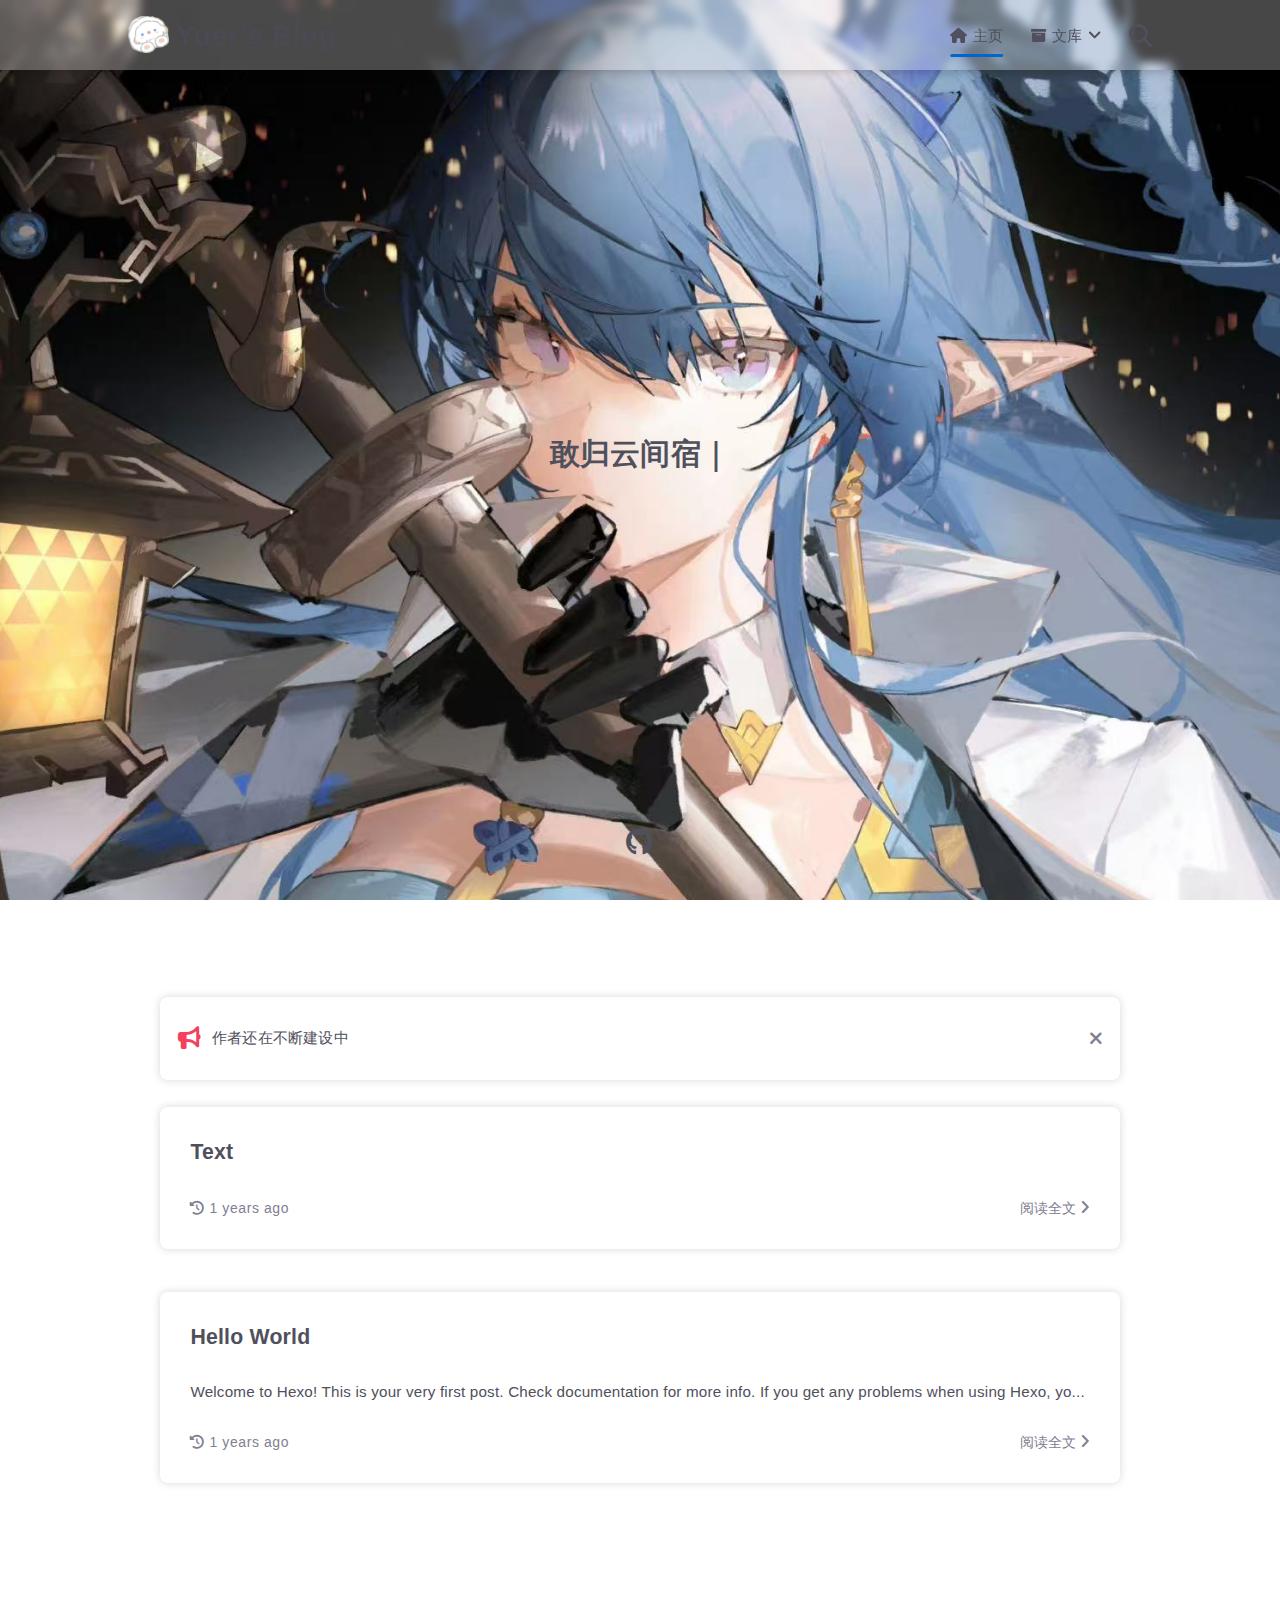
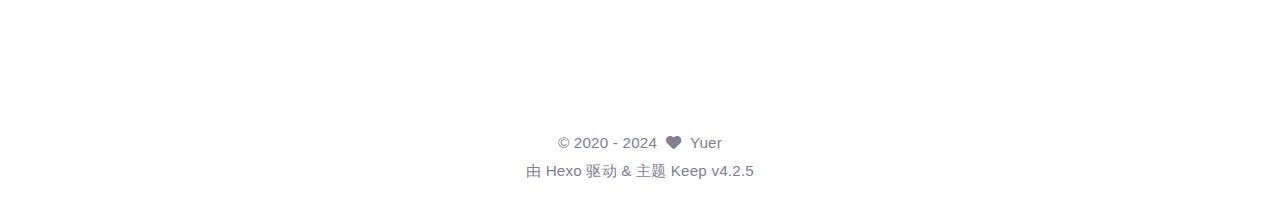
==== commit b4c13332: "Site updated: 2024-11-27 15:45:07" ====
--- a/index.html
+++ b/index.html
@@ -32,8 +32,8 @@
     
     <script class="keep-theme-configurations">
     const KEEP = window.KEEP || {}
-    KEEP.hexo_config = {"hostname":"example.com","root":"/","language":"zh","path":"search.json"}
-    KEEP.theme_config = {"base_info":{"primary_color":"#0066cc","title":"Yuer's Blog","author":"Yuer","avatar":"/images/avatar.jpg","logo":"/images/logo.jpg","favicon":"/images/faction.jpg"},"menu":{"主页":"/ || fa-solid fa-home","文库":{"icon":"fa-solid fa-box-archive","children":[{"旅行":"/journal"},{"电影":"/movie"}]}},"first_screen":{"enable":true,"background_img":"/images/bg.jpg","background_img_dark":"/images/bg.jpg","description":"敢归云间宿","hitokoto":false},"social_contact":{"enable":true,"links":{"github":"https://github.com/Yuer-Chi","weixin":null,"qq":null,"weibo":null,"zhihu":null,"twitter":null,"x":null,"facebook":null,"email":null}},"scroll":{"progress_bar":true,"percent":false,"hide_header":true},"home":{"announcement":"作者还在不断建设中","category":false,"tag":false,"post_datetime":"updated"},"post":{"author_badge":{"enable":true,"level_badge":true,"custom_badge":["One","Two","Three"]},"word_count":{"wordcount":false,"min2read":false},"datetime_format":"YYYY-MM-DD HH:mm:ss","copyright_info":true,"share":true,"reward":{"enable":false,"img_link":null,"text":null,"icon":null}},"code_block":{"tools":{"enable":false,"style":"default"},"highlight_theme":"default"},"toc":{"enable":true,"number":false,"expand_all":false,"init_open":true,"layout":"right"},"website_count":{"busuanzi_count":{"enable":false,"site_uv":true,"site_pv":false,"page_pv":true}},"local_search":{"enable":true,"preload":false},"comment":{"enable":false,"use":"valine","valine":{"appid":null,"appkey":null,"server_urls":null,"placeholder":null},"gitalk":{"github_id":null,"github_admins":null,"repository":null,"client_id":null,"client_secret":null,"proxy":null},"twikoo":{"env_id":null,"region":null,"version":"1.6.39"},"waline":{"server_url":null,"reaction":false,"version":"3.3.2"},"giscus":{"repo":null,"repo_id":null,"category":"Announcements","category_id":null,"reactions_enabled":false},"artalk":{"server":null},"disqus":{"shortname":null}},"rss":{"enable":false},"lazyload":{"enable":false},"cdn":{"enable":false,"provider":"cdnjs"},"pjax":{"enable":false},"footer":{"since":2020,"word_count":false,"site_deploy":{"enable":false,"provider":"github","url":null},"record":{"enable":false,"list":[{"code":null,"link":null}]}},"inject":{"enable":false,"css":[null],"js":[null]},"root":"","source_data":{},"version":"4.2.5"}
+    KEEP.hexo_config = {"hostname":"yuer-chi.github.io","root":"/","language":"zh","path":"search.json"}
+    KEEP.theme_config = {"base_info":{"primary_color":"#0066cc","title":"Yuer's Blog","author":"Yuer","avatar":"/images/avatar.jpg","logo":"/images/logo.jpg","favicon":"/images/faction.jpg"},"menu":{"主页":"/ || fa-solid fa-home","文库":{"icon":"fa-solid fa-box-archive","children":[{"旅行":"/journal"},{"电影":"/movie"}]}},"first_screen":{"enable":true,"background_img":"/images/bj.jpg","background_img_dark":"/images/bj.jpg","description":"敢归云间宿","hitokoto":false},"social_contact":{"enable":true,"links":{"github":"https://github.com/Yuer-Chi","weixin":null,"qq":null,"weibo":null,"zhihu":null,"twitter":null,"x":null,"facebook":null,"email":null}},"scroll":{"progress_bar":true,"percent":false,"hide_header":true},"home":{"announcement":"作者还在不断建设中","category":false,"tag":false,"post_datetime":"updated"},"post":{"author_badge":{"enable":true,"level_badge":true,"custom_badge":["One","Two","Three"]},"word_count":{"wordcount":false,"min2read":false},"datetime_format":"YYYY-MM-DD HH:mm:ss","copyright_info":true,"share":true,"reward":{"enable":false,"img_link":null,"text":null,"icon":null}},"code_block":{"tools":{"enable":false,"style":"default"},"highlight_theme":"default"},"toc":{"enable":true,"number":false,"expand_all":false,"init_open":true,"layout":"right"},"website_count":{"busuanzi_count":{"enable":false,"site_uv":true,"site_pv":false,"page_pv":true}},"local_search":{"enable":true,"preload":false},"comment":{"enable":false,"use":"valine","valine":{"appid":null,"appkey":null,"server_urls":null,"placeholder":null},"gitalk":{"github_id":null,"github_admins":null,"repository":null,"client_id":null,"client_secret":null,"proxy":null},"twikoo":{"env_id":null,"region":null,"version":"1.6.39"},"waline":{"server_url":null,"reaction":false,"version":"3.3.2"},"giscus":{"repo":null,"repo_id":null,"category":"Announcements","category_id":null,"reactions_enabled":false},"artalk":{"server":null},"disqus":{"shortname":null}},"rss":{"enable":false},"lazyload":{"enable":false},"cdn":{"enable":false,"provider":"cdnjs"},"pjax":{"enable":false},"footer":{"since":2020,"word_count":false,"site_deploy":{"enable":false,"provider":"github","url":null},"record":{"enable":false,"list":[{"code":null,"link":null}]}},"inject":{"enable":false,"css":[null],"js":[null]},"root":"","source_data":{},"version":"4.2.5"}
     KEEP.language_ago = {"second":"%s seconds ago","minute":"%s minutes ago","hour":"%s hours ago","day":"%s days ago","week":"%s weeks ago","month":"%s months ago","year":"%s years ago"}
     KEEP.language_code_block = {"copy":"Copy code","copied":"Copied","fold":"Fold code block","folded":"Folded"}
     KEEP.language_copy_copyright = {"copy":"Copy copyright info","copied":"Copied","title":"Original post title","author":"Original post author","link":"Original post link"}
@@ -341,7 +341,7 @@
     </div>
 
     
-        <a class="home-read-more" href="/2024/11/27/Text/">Read more&nbsp;<i class="icon fas fa-angle-right"></i></a>
+        <a class="home-read-more" href="/2024/11/27/Text/">阅读全文&nbsp;<i class="icon fas fa-angle-right"></i></a>
     
 </div>
 
@@ -391,7 +391,7 @@
     </div>
 
     
-        <a class="home-read-more" href="/2024/11/26/hello-world/">Read more&nbsp;<i class="icon fas fa-angle-right"></i></a>
+        <a class="home-read-more" href="/2024/11/26/hello-world/">阅读全文&nbsp;<i class="icon fas fa-angle-right"></i></a>
     
 </div>
 
@@ -421,7 +421,7 @@
     </div>
 
     <div class="theme-info info-item">
-        Powered by&nbsp;<a target="_blank" href="https://hexo.io">Hexo</a>&nbsp;&&nbsp;Theme&nbsp;<a class="keep-version" target="_blank" href="https://github.com/XPoet/hexo-theme-keep">Keep</a>
+        由&nbsp;<a target="_blank" href="https://hexo.io">Hexo</a>&nbsp;驱动&nbsp;&&nbsp;主题&nbsp;<a class="keep-version" target="_blank" href="https://github.com/XPoet/hexo-theme-keep">Keep</a>
     </div>
 
     
@@ -501,7 +501,7 @@
                 <input autocomplete="off"
                        autocorrect="off"
                        autocapitalize="off"
-                       placeholder="Search..."
+                       placeholder="搜索..."
                        spellcheck="false"
                        type="search"
                        class="search-input"
--- a/css/style.css
+++ b/css/style.css
@@ -1,1188 +1,1564 @@
+:root {
+  --base-font-size: 15.2px;
+  --base-line-height: 22px;
+  --base-font-weight: 400;
+  --base-font-family: Optima-Regular, Optima, PingFang SC, Microsoft YaHei, sans-serif;
+  --page-content-width: 80%;
+  --page-content-width-tablet: 88%;
+  --page-content-width-mobile: 90%;
+  --page-content-max-width: 960px;
+  --page-content-max-width-2: calc(var(--page-content-max-width) * 1.2);
+  --component-gap: 36px;
+  --box-border-radius: 8px;
+  --header-height: 70px;
+  --header-shrink-height: calc(var(--header-height) * 0.72);
+  --header-backdrop-filter-blur: 4px;
+  --header-scroll-progress-bar-height: 2px;
+  --header-title-font-family: var(--base-font-family);
+  --header-title-font-size: 1.8rem;
+  --header-menu-icon: inline-flex;
+  --first-screen-display: block;
+  --first-screen-font-family: var(--base-font-family);
+  --first-screen-font-size: 2rem;
+  --first-screen-font-color-light: #50505c;
+  --first-screen-font-color-dark: #adbac5;
+  --first-screen-font-offset: 0;
+  --first-screen-icon-size: 1.8rem;
+  --first-screen-icon-color-light: #50505c;
+  --first-screen-icon-color-dark: #adbac5;
+  --first-screen-header-font-color-light: #50505c;
+  --first-screen-header-font-color-dark: #adbac5;
+  --home-post-hover-scale: 1;
+  --post-title-align: left;
+  --post-author-avatar: block;
+  --post-author-name: flex;
+  --post-create-datetime: flex;
+  --post-update-datetime: flex;
+  --post-img-align: 0 auto 0 0;
+}
+.fade-in-down-animation {
+  animation-name: fade-in-down;
+  animation-duration: 1s;
+  animation-fill-mode: both;
+}
+.title-hover-animation {
+  position: relative;
+  display: inline-block;
+  color: var(--text-color-2);
+  line-height: 1.3;
+  vertical-align: top;
+  border-bottom: none;
+}
+.title-hover-animation::before {
+  position: absolute;
+  bottom: -4px;
+  left: 0;
+  width: 100%;
+  height: 2px;
+  background-color: var(--text-color-2);
+  transform: scaleX(0);
+  visibility: hidden;
+  content: "";
+  transition-delay: 0s, 0s, 0s, 0s, 0s, 0s;
+  transition-timing-function: ease, ease, ease, ease, ease-in-out, ease-in-out;
+  transition-duration: 0.2s, 0.2s, 0.2s, 0.2s, 0.2s, 0.2s;
+  transition-property: color, background, box-shadow, border-color, visibility, transform;
+}
+.title-hover-animation:hover::before {
+  transform: scaleX(1);
+  visibility: visible;
+}
+@-moz-keyframes fade-in-down {
+  0% {
+    transform: translateY(-50px);
+    opacity: 0;
+  }
+  100% {
+    transform: translateY(0);
+    opacity: 1;
+  }
+}
+@-webkit-keyframes fade-in-down {
+  0% {
+    transform: translateY(-50px);
+    opacity: 0;
+  }
+  100% {
+    transform: translateY(0);
+    opacity: 1;
+  }
+}
+@-o-keyframes fade-in-down {
+  0% {
+    transform: translateY(-50px);
+    opacity: 0;
+  }
+  100% {
+    transform: translateY(0);
+    opacity: 1;
+  }
+}
+@keyframes fade-in-down {
+  0% {
+    transform: translateY(-50px);
+    opacity: 0;
+  }
+  100% {
+    transform: translateY(0);
+    opacity: 1;
+  }
+}
+@-moz-keyframes heartbeat-animate {
+  0%, 100% {
+    transform: scale(1);
+  }
+  10%, 30% {
+    transform: scale(0.88);
+  }
+  20%, 40%, 60%, 80% {
+    transform: scale(1.08);
+  }
+  50%, 70% {
+    transform: scale(1.08);
+  }
+}
+@-webkit-keyframes heartbeat-animate {
+  0%, 100% {
+    transform: scale(1);
+  }
+  10%, 30% {
+    transform: scale(0.88);
+  }
+  20%, 40%, 60%, 80% {
+    transform: scale(1.08);
+  }
+  50%, 70% {
+    transform: scale(1.08);
+  }
+}
+@-o-keyframes heartbeat-animate {
+  0%, 100% {
+    transform: scale(1);
+  }
+  10%, 30% {
+    transform: scale(0.88);
+  }
+  20%, 40%, 60%, 80% {
+    transform: scale(1.08);
+  }
+  50%, 70% {
+    transform: scale(1.08);
+  }
+}
+@keyframes heartbeat-animate {
+  0%, 100% {
+    transform: scale(1);
+  }
+  10%, 30% {
+    transform: scale(0.88);
+  }
+  20%, 40%, 60%, 80% {
+    transform: scale(1.08);
+  }
+  50%, 70% {
+    transform: scale(1.08);
+  }
+}
+@-moz-keyframes img-loading-animation {
+  to {
+    transform: rotate(1turn);
+  }
+}
+@-webkit-keyframes img-loading-animation {
+  to {
+    transform: rotate(1turn);
+  }
+}
+@-o-keyframes img-loading-animation {
+  to {
+    transform: rotate(1turn);
+  }
+}
+@keyframes img-loading-animation {
+  to {
+    transform: rotate(1turn);
+  }
+}
+@-moz-keyframes blink-caret {
+  from, to {
+    opacity: 0;
+  }
+  50% {
+    opacity: 1;
+  }
+}
+@-webkit-keyframes blink-caret {
+  from, to {
+    opacity: 0;
+  }
+  50% {
+    opacity: 1;
+  }
+}
+@-o-keyframes blink-caret {
+  from, to {
+    opacity: 0;
+  }
+  50% {
+    opacity: 1;
+  }
+}
+@keyframes blink-caret {
+  from, to {
+    opacity: 0;
+  }
+  50% {
+    opacity: 1;
+  }
+}
+@-moz-keyframes shake {
+  0% {
+    transform: rotate(-5deg);
+  }
+  25% {
+    transform: rotate(5deg);
+  }
+  50% {
+    transform: rotate(-5deg);
+  }
+  75% {
+    transform: rotate(5deg);
+  }
+  100% {
+    transform: rotate(-5deg);
+  }
+}
+@-webkit-keyframes shake {
+  0% {
+    transform: rotate(-5deg);
+  }
+  25% {
+    transform: rotate(5deg);
+  }
+  50% {
+    transform: rotate(-5deg);
+  }
+  75% {
+    transform: rotate(5deg);
+  }
+  100% {
+    transform: rotate(-5deg);
+  }
+}
+@-o-keyframes shake {
+  0% {
+    transform: rotate(-5deg);
+  }
+  25% {
+    transform: rotate(5deg);
+  }
+  50% {
+    transform: rotate(-5deg);
+  }
+  75% {
+    transform: rotate(5deg);
+  }
+  100% {
+    transform: rotate(-5deg);
+  }
+}
+@keyframes shake {
+  0% {
+    transform: rotate(-5deg);
+  }
+  25% {
+    transform: rotate(5deg);
+  }
+  50% {
+    transform: rotate(-5deg);
+  }
+  75% {
+    transform: rotate(5deg);
+  }
+  100% {
+    transform: rotate(-5deg);
+  }
+}
+:root {
+  --primary-color: #06c;
+  --primary-color-light-1: #0075eb;
+  --primary-color-light-2: #0a85ff;
+  --primary-color-dark-1: #005cb8;
+  --primary-color-dark-2: #0052a3;
+  --background-color-1: #fff;
+  --background-color-1-transparent: rgba(255,255,255,0.6);
+  --background-color-2: #f7f7f7;
+  --background-color-3: #f0f0f0;
+  --content-background-color: #fff;
+  --text-color-1: #484853;
+  --text-color-2: #4c4c57;
+  --text-color-3: #50505c;
+  --text-color-4: #808091;
+  --text-color-5: #b7b7c0;
+  --text-color-6: #ededef;
+  --toc-text-color: #6f6f80;
+  --badge-color: #f0f0f0;
+  --badge-background-color: #9393a1;
+  --border-color: #b3b3b3;
+  --selection-color: #0075eb;
+  --shadow-color: rgba(0,0,0,0.16);
+  --shadow-hover-color: rgba(0,0,0,0.22);
+  --scrollbar-color: #686877;
+  --scrollbar-background-color: #e6e6e6;
+  --toc-scrollbar-color: rgba(80,80,92,0.1);
+  --copyright-icon-bg-color: rgba(80,80,92,0.12);
+  --avatar-background-color: #005cb8;
+  --header-transparent-background-1: rgba(255,255,255,0.28);
+  --header-transparent-background-2: rgba(255,255,255,0.4);
+  --pjax-progress-bar-color: linear-gradient(45deg, #f10006, #ef5b00, #e59c01, #19ca05, #00cab5, #0264c8, #c303c3);
+  --post-h-bottom-border-color: rgba(80,80,92,0.15);
+  --keep-info-color: rgba(117,117,122,0.8);
+  --keep-info-background-color: rgba(117,117,122,0.1);
+  --keep-info-border-color: rgba(117,117,122,0.6);
+  --keep-primary-color: #0458ab;
+  --keep-primary-background-color: rgba(4,88,171,0.1);
+  --keep-primary-border-color: rgba(4,88,171,0.6);
+  --keep-warning-color: #b78d0f;
+  --keep-warning-background-color: rgba(183,141,15,0.1);
+  --keep-warning-border-color: rgba(183,141,15,0.6);
+  --keep-success-color: #10b981;
+  --keep-success-background-color: rgba(16,185,129,0.1);
+  --keep-success-border-color: rgba(16,185,129,0.6);
+  --keep-danger-color: #f43f5e;
+  --keep-danger-background-color: rgba(244,63,94,0.1);
+  --keep-danger-border-color: rgba(244,63,94,0.6);
+}
+@media (prefers-color-scheme: light) {
+  :root {
+    --primary-color: #06c;
+    --primary-color-light-1: #0075eb;
+    --primary-color-light-2: #0a85ff;
+    --primary-color-dark-1: #005cb8;
+    --primary-color-dark-2: #0052a3;
+    --background-color-1: #fff;
+    --background-color-1-transparent: rgba(255,255,255,0.6);
+    --background-color-2: #f7f7f7;
+    --background-color-3: #f0f0f0;
+    --content-background-color: #fff;
+    --text-color-1: #484853;
+    --text-color-2: #4c4c57;
+    --text-color-3: #50505c;
+    --text-color-4: #808091;
+    --text-color-5: #b7b7c0;
+    --text-color-6: #ededef;
+    --toc-text-color: #6f6f80;
+    --badge-color: #f0f0f0;
+    --badge-background-color: #9393a1;
+    --border-color: #b3b3b3;
+    --selection-color: #0075eb;
+    --shadow-color: rgba(0,0,0,0.16);
+    --shadow-hover-color: rgba(0,0,0,0.22);
+    --scrollbar-color: #686877;
+    --scrollbar-background-color: #e6e6e6;
+    --toc-scrollbar-color: rgba(80,80,92,0.1);
+    --copyright-icon-bg-color: rgba(80,80,92,0.12);
+    --avatar-background-color: #005cb8;
+    --header-transparent-background-1: rgba(255,255,255,0.28);
+    --header-transparent-background-2: rgba(255,255,255,0.4);
+    --pjax-progress-bar-color: linear-gradient(45deg, #f10006, #ef5b00, #e59c01, #19ca05, #00cab5, #0264c8, #c303c3);
+    --post-h-bottom-border-color: rgba(80,80,92,0.15);
+    --keep-info-color: rgba(117,117,122,0.8);
+    --keep-info-background-color: rgba(117,117,122,0.1);
+    --keep-info-border-color: rgba(117,117,122,0.6);
+    --keep-primary-color: #0458ab;
+    --keep-primary-background-color: rgba(4,88,171,0.1);
+    --keep-primary-border-color: rgba(4,88,171,0.6);
+    --keep-warning-color: #b78d0f;
+    --keep-warning-background-color: rgba(183,141,15,0.1);
+    --keep-warning-border-color: rgba(183,141,15,0.6);
+    --keep-success-color: #10b981;
+    --keep-success-background-color: rgba(16,185,129,0.1);
+    --keep-success-border-color: rgba(16,185,129,0.6);
+    --keep-danger-color: #f43f5e;
+    --keep-danger-background-color: rgba(244,63,94,0.1);
+    --keep-danger-border-color: rgba(244,63,94,0.6);
+  }
+}
+@media (prefers-color-scheme: dark) {
+  :root {
+    --primary-color: #06c;
+    --primary-color-light-1: #0075eb;
+    --primary-color-light-2: #0a85ff;
+    --primary-color-dark-1: #005cb8;
+    --primary-color-dark-2: #0052a3;
+    --background-color-1: #22272e;
+    --background-color-1-transparent: rgba(34,39,46,0.6);
+    --background-color-2: #292f38;
+    --background-color-3: #313842;
+    --content-background-color: #21262d;
+    --text-color-1: #b7c2cc;
+    --text-color-2: #b2bec8;
+    --text-color-3: #adbac5;
+    --text-color-4: #6c8397;
+    --text-color-5: #4d5e6c;
+    --text-color-6: #2e3841;
+    --toc-text-color: #8296a6;
+    --badge-color: #343c47;
+    --badge-background-color: #ced6dc;
+    --border-color: #596678;
+    --selection-color: #005ebc;
+    --shadow-color: rgba(120,120,120,0.18);
+    --shadow-hover-color: rgba(120,120,120,0.24);
+    --scrollbar-color: #505b6c;
+    --scrollbar-background-color: #1d2127;
+    --toc-scrollbar-color: rgba(173,186,197,0.1);
+    --copyright-icon-bg-color: rgba(173,186,197,0.12);
+    --avatar-background-color: #004a93;
+    --header-transparent-background-1: rgba(34,39,46,0.28);
+    --header-transparent-background-2: rgba(34,39,46,0.4);
+    --pjax-progress-bar-color: linear-gradient(45deg, #ea404a, #ea722f, #e9a71f, #67e559, #18ecec, #1b85f1, #ee1dee);
+    --post-h-bottom-border-color: rgba(173,186,197,0.15);
+    --keep-info-color: #9999a2;
+    --keep-info-background-color: rgba(153,153,162,0.1);
+    --keep-info-border-color: rgba(153,153,162,0.5);
+    --keep-primary-color: #268bef;
+    --keep-primary-background-color: rgba(38,139,239,0.1);
+    --keep-primary-border-color: rgba(38,139,239,0.6);
+    --keep-warning-color: #ecc34d;
+    --keep-warning-background-color: rgba(236,195,77,0.1);
+    --keep-warning-border-color: rgba(236,195,77,0.6);
+    --keep-success-color: #10b981;
+    --keep-success-background-color: rgba(16,185,129,0.1);
+    --keep-success-border-color: rgba(16,185,129,0.6);
+    --keep-danger-color: #f43f5e;
+    --keep-danger-background-color: rgba(244,63,94,0.1);
+    --keep-danger-border-color: rgba(244,63,94,0.6);
+  }
+}
+.light-mode {
+  --primary-color: #06c;
+  --primary-color-light-1: #0075eb;
+  --primary-color-light-2: #0a85ff;
+  --primary-color-dark-1: #005cb8;
+  --primary-color-dark-2: #0052a3;
+  --background-color-1: #fff;
+  --background-color-1-transparent: rgba(255,255,255,0.6);
+  --background-color-2: #f7f7f7;
+  --background-color-3: #f0f0f0;
+  --content-background-color: #fff;
+  --text-color-1: #484853;
+  --text-color-2: #4c4c57;
+  --text-color-3: #50505c;
+  --text-color-4: #808091;
+  --text-color-5: #b7b7c0;
+  --text-color-6: #ededef;
+  --toc-text-color: #6f6f80;
+  --badge-color: #f0f0f0;
+  --badge-background-color: #9393a1;
+  --border-color: #b3b3b3;
+  --selection-color: #0075eb;
+  --shadow-color: rgba(0,0,0,0.16);
+  --shadow-hover-color: rgba(0,0,0,0.22);
+  --scrollbar-color: #686877;
+  --scrollbar-background-color: #e6e6e6;
+  --toc-scrollbar-color: rgba(80,80,92,0.1);
+  --copyright-icon-bg-color: rgba(80,80,92,0.12);
+  --avatar-background-color: #005cb8;
+  --header-transparent-background-1: rgba(255,255,255,0.28);
+  --header-transparent-background-2: rgba(255,255,255,0.4);
+  --pjax-progress-bar-color: linear-gradient(45deg, #f10006, #ef5b00, #e59c01, #19ca05, #00cab5, #0264c8, #c303c3);
+  --post-h-bottom-border-color: rgba(80,80,92,0.15);
+  --keep-info-color: rgba(117,117,122,0.8);
+  --keep-info-background-color: rgba(117,117,122,0.1);
+  --keep-info-border-color: rgba(117,117,122,0.6);
+  --keep-primary-color: #0458ab;
+  --keep-primary-background-color: rgba(4,88,171,0.1);
+  --keep-primary-border-color: rgba(4,88,171,0.6);
+  --keep-warning-color: #b78d0f;
+  --keep-warning-background-color: rgba(183,141,15,0.1);
+  --keep-warning-border-color: rgba(183,141,15,0.6);
+  --keep-success-color: #10b981;
+  --keep-success-background-color: rgba(16,185,129,0.1);
+  --keep-success-border-color: rgba(16,185,129,0.6);
+  --keep-danger-color: #f43f5e;
+  --keep-danger-background-color: rgba(244,63,94,0.1);
+  --keep-danger-border-color: rgba(244,63,94,0.6);
+}
+.dark-mode {
+  --primary-color: #06c;
+  --primary-color-light-1: #0075eb;
+  --primary-color-light-2: #0a85ff;
+  --primary-color-dark-1: #005cb8;
+  --primary-color-dark-2: #0052a3;
+  --background-color-1: #22272e;
+  --background-color-1-transparent: rgba(34,39,46,0.6);
+  --background-color-2: #292f38;
+  --background-color-3: #313842;
+  --content-background-color: #21262d;
+  --text-color-1: #b7c2cc;
+  --text-color-2: #b2bec8;
+  --text-color-3: #adbac5;
+  --text-color-4: #6c8397;
+  --text-color-5: #4d5e6c;
+  --text-color-6: #2e3841;
+  --toc-text-color: #8296a6;
+  --badge-color: #343c47;
+  --badge-background-color: #ced6dc;
+  --border-color: #596678;
+  --selection-color: #005ebc;
+  --shadow-color: rgba(120,120,120,0.18);
+  --shadow-hover-color: rgba(120,120,120,0.24);
+  --scrollbar-color: #505b6c;
+  --scrollbar-background-color: #1d2127;
+  --toc-scrollbar-color: rgba(173,186,197,0.1);
+  --copyright-icon-bg-color: rgba(173,186,197,0.12);
+  --avatar-background-color: #004a93;
+  --header-transparent-background-1: rgba(34,39,46,0.28);
+  --header-transparent-background-2: rgba(34,39,46,0.4);
+  --pjax-progress-bar-color: linear-gradient(45deg, #ea404a, #ea722f, #e9a71f, #67e559, #18ecec, #1b85f1, #ee1dee);
+  --post-h-bottom-border-color: rgba(173,186,197,0.15);
+  --keep-info-color: #9999a2;
+  --keep-info-background-color: rgba(153,153,162,0.1);
+  --keep-info-border-color: rgba(153,153,162,0.5);
+  --keep-primary-color: #268bef;
+  --keep-primary-background-color: rgba(38,139,239,0.1);
+  --keep-primary-border-color: rgba(38,139,239,0.6);
+  --keep-warning-color: #ecc34d;
+  --keep-warning-background-color: rgba(236,195,77,0.1);
+  --keep-warning-border-color: rgba(236,195,77,0.6);
+  --keep-success-color: #10b981;
+  --keep-success-background-color: rgba(16,185,129,0.1);
+  --keep-success-border-color: rgba(16,185,129,0.6);
+  --keep-danger-color: #f43f5e;
+  --keep-danger-background-color: rgba(244,63,94,0.1);
+  --keep-danger-border-color: rgba(244,63,94,0.6);
+}
+* {
+  transition-delay: 0s, 0s, 0s, 0s;
+  transition-timing-function: ease, ease, ease, ease;
+  transition-duration: 0.2s, 0.2s, 0.2s, 0.2s;
+  transition-property: color, background, box-shadow, border-color;
+}
+*::-webkit-scrollbar {
+  width: 0.4rem;
+  height: 0.32rem;
+  transition: all 0.2s ease;
+}
+*::-webkit-scrollbar-thumb {
+  background: var(--scrollbar-color);
+  border-radius: 0.2rem;
+}
+*::-webkit-scrollbar-track {
+  background: var(--scrollbar-background-color);
+}
+html,
 body {
-  width: 100%;
-}
-body:before,
-body:after {
-  content: "";
-  display: table;
-}
-body:after {
-  clear: both;
-}
-html,
-body,
-div,
-span,
-applet,
-object,
-iframe,
-h1,
-h2,
-h3,
-h4,
-h5,
-h6,
-p,
-blockquote,
-pre,
-a,
-abbr,
-acronym,
-address,
-big,
-cite,
-code,
-del,
-dfn,
-em,
-img,
-ins,
-kbd,
-q,
-s,
-samp,
-small,
-strike,
-strong,
-sub,
-sup,
-tt,
-var,
-dl,
-dt,
-dd,
-ol,
-ul,
-li,
-fieldset,
-form,
-label,
-legend,
-table,
-caption,
-tbody,
-tfoot,
-thead,
-tr,
-th,
-td {
+  position: relative;
+  width: 100%;
+  height: 100%;
   margin: 0;
   padding: 0;
-  border: 0;
-  outline: 0;
-  font-weight: inherit;
-  font-style: inherit;
-  font-family: inherit;
-  font-size: 100%;
-  vertical-align: baseline;
-}
-body {
-  line-height: 1;
-  color: #000;
-  background: #fff;
-}
+  color: var(--text-color-3);
+  font-weight: var(--base-font-weight);
+  font-size: var(--base-font-size);
+  font-family: var(--base-font-family);
+  line-height: var(--base-line-height);
+  letter-spacing: 0.2px;
+  background: var(--background-color-1);
+}
+html::-webkit-scrollbar,
+body::-webkit-scrollbar {
+  width: 0.56rem;
+  height: 0.56rem;
+}
+@media (max-width: 800px) {
+  html,
+  body {
+    font-size: calc(var(--base-font-size) * 0.95) !important;
+    line-height: calc(var(--base-line-height) * 0.95) !important;
+  }
+  html::-webkit-scrollbar,
+  body::-webkit-scrollbar {
+    width: 0.42rem;
+    height: 0.42rem;
+  }
+}
+@media (max-width: 500px) {
+  html,
+  body {
+    font-size: calc(var(--base-font-size) * 0.9) !important;
+    line-height: calc(var(--base-line-height) * 0.9) !important;
+  }
+}
+::selection {
+  color: #fff;
+  background: var(--selection-color);
+}
+ul,
 ol,
-ul {
-  list-style: none;
-}
-table {
-  border-collapse: separate;
-  border-spacing: 0;
-  vertical-align: middle;
-}
-caption,
-th,
-td {
-  text-align: left;
-  font-weight: normal;
-  vertical-align: middle;
-}
-a img {
-  border: none;
-}
-input,
-button {
+li {
   margin: 0;
   padding: 0;
-}
-input::-moz-focus-inner,
-button::-moz-focus-inner {
-  border: 0;
-  padding: 0;
-}
-html,
-body,
-#container {
-  height: 100%;
-}
-body {
-  background: #eee;
-  font: 14px -apple-system, BlinkMacSystemFont, "Segoe UI", "Roboto", "Oxygen", "Ubuntu", "Cantarell", "Fira Sans", "Droid Sans", "Helvetica Neue", sans-serif;
-  -webkit-text-size-adjust: 100%;
-}
-.outer {
-  max-width: 1220px;
-  margin: 0 auto;
-  padding: 0 20px;
-}
-.outer:before,
-.outer:after {
-  content: "";
-  display: table;
-}
-.outer:after {
-  clear: both;
-}
-.inner {
-  display: inline;
-  float: left;
-  width: 98.33333333333333%;
-  margin: 0 0.833333333333333%;
-}
-.left,
-.alignleft {
-  float: left;
-}
-.right,
-.alignright {
-  float: right;
-}
-.clear {
-  clear: both;
-}
-#container {
+  list-style: none;
+}
+a {
+  color: var(--text-color-3);
+  text-decoration: none;
+}
+a i,
+a span {
+  color: var(--text-color-3);
+}
+a:hover,
+a:active {
+  color: var(--primary-color);
+  text-decoration: none !important;
+}
+a:hover i,
+a:active i,
+a:hover span,
+a:active span {
+  color: var(--primary-color);
+}
+.dark-mode img {
+  filter: brightness(0.9);
+}
+.dark-mode img:hover {
+  filter: brightness(1);
+}
+img[lazyload] {
   position: relative;
-}
-.mobile-nav-on {
-  overflow: hidden;
-}
-#wrap {
-  height: 100%;
-  width: 100%;
+  box-sizing: border-box;
+  width: 8rem;
+  height: 8rem;
+  box-shadow: none !important;
+  cursor: not-allowed;
+  pointer-events: none;
+}
+img[lazyload]::before {
   position: absolute;
   top: 0;
   left: 0;
-  -webkit-transition: 0.2s ease-out;
-  -moz-transition: 0.2s ease-out;
-  -ms-transition: 0.2s ease-out;
-  transition: 0.2s ease-out;
-  z-index: 1;
-  background: #eee;
-}
-.mobile-nav-on #wrap {
-  left: 280px;
-}
-@media screen and (min-width: 768px) {
-  #main {
-    display: inline;
-    float: left;
-    width: 73.33333333333333%;
-    margin: 0 0.833333333333333%;
-  }
-}
-.article-date,
-.article-category-link,
-.archive-year,
-.widget-title {
-  text-decoration: none;
-  text-transform: uppercase;
-  letter-spacing: 2px;
-  color: #999;
-  margin-bottom: 1em;
-  margin-left: 5px;
-  line-height: 1em;
-  text-shadow: 0 1px #fff;
-  font-weight: bold;
-}
-.article-inner,
-.archive-article-inner {
-  background: #fff;
-  -webkit-box-shadow: 1px 2px 3px #ddd;
-  box-shadow: 1px 2px 3px #ddd;
-  border: 1px solid #ddd;
-  border-radius: 3px;
-}
-.article-entry h1,
-.widget h1 {
-  font-size: 2em;
-}
-.article-entry h2,
-.widget h2 {
-  font-size: 1.5em;
-}
-.article-entry h3,
-.widget h3 {
-  font-size: 1.3em;
-}
-.article-entry h4,
-.widget h4 {
-  font-size: 1.2em;
-}
-.article-entry h5,
-.widget h5 {
-  font-size: 1em;
-}
-.article-entry h6,
-.widget h6 {
-  font-size: 1em;
-  color: #999;
-}
-.article-entry hr,
-.widget hr {
-  border: 1px dashed #ddd;
-}
-.article-entry strong,
-.widget strong {
-  font-weight: bold;
-}
-.article-entry em,
-.widget em,
-.article-entry cite,
-.widget cite {
-  font-style: italic;
-}
-.article-entry sup,
-.widget sup,
-.article-entry sub,
-.widget sub {
-  font-size: 0.75em;
-  line-height: 0;
-  position: relative;
-  vertical-align: baseline;
-}
-.article-entry sup,
-.widget sup {
-  top: -0.5em;
-}
-.article-entry sub,
-.widget sub {
-  bottom: -0.2em;
-}
-.article-entry small,
-.widget small {
-  font-size: 0.85em;
-}
-.article-entry acronym,
-.widget acronym,
-.article-entry abbr,
-.widget abbr {
-  border-bottom: 1px dotted;
-}
-.article-entry ul,
-.widget ul,
-.article-entry ol,
-.widget ol,
-.article-entry dl,
-.widget dl {
-  margin: 0 20px;
-  line-height: 1.6em;
-}
-.article-entry ul ul,
-.widget ul ul,
-.article-entry ol ul,
-.widget ol ul,
-.article-entry ul ol,
-.widget ul ol,
-.article-entry ol ol,
-.widget ol ol {
-  margin-top: 0;
-  margin-bottom: 0;
-}
-.article-entry ul,
-.widget ul {
-  list-style: disc;
-}
-.article-entry ol,
-.widget ol {
-  list-style: decimal;
-}
-.article-entry dt,
-.widget dt {
-  font-weight: bold;
-}
-#header {
-  height: 300px;
-  position: relative;
-  border-bottom: 1px solid #ddd;
-}
-#header:before,
-#header:after {
-  content: "";
-  position: absolute;
-  left: 0;
-  right: 0;
-  height: 40px;
-}
-#header:before {
-  top: 0;
-  background: -webkit-linear-gradient(rgba(0,0,0,0.2), transparent);
-  background: -moz-linear-gradient(rgba(0,0,0,0.2), transparent);
-  background: -ms-linear-gradient(rgba(0,0,0,0.2), transparent);
-  background: linear-gradient(rgba(0,0,0,0.2), transparent);
-}
-#header:after {
-  bottom: 0;
-  background: -webkit-linear-gradient(transparent, rgba(0,0,0,0.2));
-  background: -moz-linear-gradient(transparent, rgba(0,0,0,0.2));
-  background: -ms-linear-gradient(transparent, rgba(0,0,0,0.2));
-  background: linear-gradient(transparent, rgba(0,0,0,0.2));
-}
-#header-outer {
+  display: block;
+  width: 100%;
   height: 100%;
-  position: relative;
-}
-#header-inner {
-  position: relative;
-  overflow: hidden;
-}
-#banner {
+  background: var(--background-color-1);
+  content: '';
+  transition-delay: 0s, 0s, 0s, 0s, 0s;
+  transition-timing-function: ease, ease, ease, ease, ease;
+  transition-duration: 0.2s, 0.2s, 0.2s, 0.2s, 0.2s;
+  transition-property: color, background, box-shadow, border-color, background;
+}
+img[lazyload]::after {
   position: absolute;
   top: 0;
+  right: 0;
+  bottom: 0;
   left: 0;
-  width: 100%;
-  height: 100%;
-  background: url("images/banner.jpg") center #000;
-  background-size: cover;
-  z-index: -1;
-}
-#header-title {
-  text-align: center;
-  height: 40px;
-  position: absolute;
-  top: 50%;
-  left: 0;
-  margin-top: -20px;
-}
-#logo,
-#subtitle {
-  text-decoration: none;
-  color: #fff;
-  font-weight: 300;
-  text-shadow: 0 1px 4px rgba(0,0,0,0.3);
-}
-#logo {
-  font-size: 40px;
-  line-height: 40px;
-  letter-spacing: 2px;
-}
-#subtitle {
-  font-size: 16px;
-  line-height: 16px;
-  letter-spacing: 1px;
-}
-#subtitle-wrap {
-  margin-top: 16px;
-}
-#main-nav {
-  float: left;
-  margin-left: -15px;
-}
-.nav-icon,
-.main-nav-link {
-  float: left;
-  color: #fff;
-  opacity: 0.6;
-  text-decoration: none;
-  text-shadow: 0 1px rgba(0,0,0,0.2);
-  -webkit-transition: opacity 0.2s;
-  -moz-transition: opacity 0.2s;
-  -ms-transition: opacity 0.2s;
-  transition: opacity 0.2s;
   display: block;
-  padding: 20px 15px;
-}
-.nav-icon:hover,
-.main-nav-link:hover {
-  opacity: 1;
-}
-.nav-icon {
-  text-align: center;
-  font-size: 14px;
-  width: 14px;
-  height: 14px;
-  padding: 20px 15px;
+  width: 2rem;
+  height: 2rem;
+  margin: auto;
+  border: 2px solid var(--text-color-6);
+  border-top-color: var(--selection-color);
+  border-left-color: var(--selection-color);
+  border-radius: 50%;
+  animation: img-loading-animation 750ms infinite linear;
+  content: '';
+  transition-delay: 0s, 0s, 0s, 0s, 0s;
+  transition-timing-function: ease, ease, ease, ease, ease;
+  transition-duration: 0.2s, 0.2s, 0.2s, 0.2s, 0.2s;
+  transition-property: color, background, box-shadow, border-color, border;
+}
+.flex-center {
+  display: flex;
+  align-items: center;
+  justify-content: center;
+}
+.flex-start {
+  display: flex;
+  align-items: center;
+  justify-content: flex-start;
+}
+.flex-end {
+  display: flex;
+  align-items: center;
+  justify-content: flex-end;
+}
+.border-box {
   position: relative;
-  cursor: pointer;
-}
-.main-nav-link {
-  font-weight: 300;
-  letter-spacing: 1px;
-}
-@media screen and (max-width: 479px) {
-  .main-nav-link {
-    display: none;
-  }
-}
-#main-nav-toggle {
-  display: none;
-}
-@media screen and (max-width: 479px) {
-  #main-nav-toggle {
-    display: block;
-  }
-}
-#sub-nav {
-  float: right;
-  margin-right: -15px;
-}
-#search-form-wrap {
-  position: absolute;
-  top: 15px;
-  width: 150px;
-  height: 30px;
-  right: -150px;
-  opacity: 0;
-  -webkit-transition: 0.2s ease-out;
-  -moz-transition: 0.2s ease-out;
-  -ms-transition: 0.2s ease-out;
-  transition: 0.2s ease-out;
-}
-#search-form-wrap.on {
-  opacity: 1;
-  right: 0;
-}
-@media screen and (max-width: 479px) {
-  #search-form-wrap {
-    width: 100%;
-    right: -100%;
-  }
-}
-.search-form {
-  position: absolute;
-  top: 0;
-  left: 0;
-  right: 0;
-  background: #fff;
-  padding: 5px 15px;
-  border-radius: 15px;
-  -webkit-box-shadow: 0 0 10px rgba(0,0,0,0.3);
-  box-shadow: 0 0 10px rgba(0,0,0,0.3);
-}
-.search-form-input {
-  border: none;
-  background: none;
-  color: #555;
-  width: 100%;
-  font: 13px -apple-system, BlinkMacSystemFont, "Segoe UI", "Roboto", "Oxygen", "Ubuntu", "Cantarell", "Fira Sans", "Droid Sans", "Helvetica Neue", sans-serif;
-  outline: none;
-}
-.search-form-input::-webkit-search-results-decoration,
-.search-form-input::-webkit-search-cancel-button {
-  -webkit-appearance: none;
-}
-.search-form-submit {
-  position: absolute;
-  top: 50%;
-  right: 10px;
-  margin-top: -7px;
-  font: 13px ForkAwesome;
-  border: none;
-  background: none;
-  color: #bbb;
-  cursor: pointer;
-}
-.search-form-submit:hover,
-.search-form-submit:focus {
-  color: #777;
-}
-.article {
-  margin: 50px 0;
-}
-.article-inner {
+  box-sizing: border-box;
+}
+.text-ellipsis {
   overflow: hidden;
-}
-.article-meta:before,
-.article-meta:after {
-  content: "";
-  display: table;
-}
-.article-meta:after {
+  white-space: nowrap;
+  text-overflow: ellipsis;
+}
+.text-color-2 {
+  color: var(--text-color-2);
+}
+.text-color-3 {
+  color: var(--text-color-3);
+}
+.text-color-4 {
+  color: var(--text-color-4);
+}
+.clear::after {
+  display: block;
   clear: both;
-}
-.article-date {
-  float: left;
-}
-.article-category {
-  float: left;
-  line-height: 1em;
-  color: #ccc;
-  text-shadow: 0 1px #fff;
-  margin-left: 8px;
-}
-.article-category:before {
-  content: "\2022";
-}
-.article-category-link {
-  margin: 0 12px 1em;
-}
-.article-header {
-  padding: 20px 20px 0;
-}
-.article-title {
-  text-decoration: none;
-  font-size: 2em;
-  font-weight: bold;
-  color: #555;
-  line-height: 1.1em;
-  -webkit-transition: color 0.2s;
-  -moz-transition: color 0.2s;
-  -ms-transition: color 0.2s;
-  transition: color 0.2s;
-}
-a.article-title:hover {
-  color: #258fb8;
-}
-.article-entry {
-  color: #555;
-  padding: 0 20px;
-}
-.article-entry:before,
-.article-entry:after {
-  content: "";
-  display: table;
-}
-.article-entry:after {
-  clear: both;
-}
-.article-entry p,
-.article-entry table {
-  line-height: 1.6em;
-  margin: 1.6em 0;
-}
-.article-entry h1,
-.article-entry h2,
-.article-entry h3,
-.article-entry h4,
-.article-entry h5,
-.article-entry h6 {
-  font-weight: bold;
-}
-.article-entry h1,
-.article-entry h2,
-.article-entry h3,
-.article-entry h4,
-.article-entry h5,
-.article-entry h6 {
-  line-height: 1.1em;
-  margin: 1.1em 0;
-}
-.article-entry a {
-  color: #258fb8;
-  text-decoration: none;
-}
-.article-entry a:hover {
-  text-decoration: underline;
-}
-.article-entry ul,
-.article-entry ol,
-.article-entry dl {
-  margin-top: 1.6em;
-  margin-bottom: 1.6em;
-}
-.article-entry img,
-.article-entry video {
-  max-width: 100%;
-  height: auto;
-  display: block;
-  margin: auto;
-}
-.article-entry iframe {
-  border: none;
-}
-.article-entry table {
-  width: 100%;
-  border-collapse: collapse;
-  border-spacing: 0;
-}
-.article-entry th {
-  font-weight: bold;
-  border-bottom: 3px solid #ddd;
-  padding-bottom: 0.5em;
-}
-.article-entry td {
-  border-bottom: 1px solid #ddd;
-  padding: 10px 0;
-}
-.article-entry blockquote {
-  font-family: Georgia, "Times New Roman", serif;
-  margin: 1.6em 20px;
-  text-align: center;
-}
-.article-entry blockquote footer {
-  font-size: 14px;
-  margin: 1.6em 0;
-  font-family: -apple-system, BlinkMacSystemFont, "Segoe UI", "Roboto", "Oxygen", "Ubuntu", "Cantarell", "Fira Sans", "Droid Sans", "Helvetica Neue", sans-serif;
-}
-.article-entry blockquote footer cite:before {
-  content: "—";
-  padding: 0 0.5em;
-}
-.article-entry .pullquote {
-  text-align: left;
-  width: 45%;
-  margin: 0;
-}
-.article-entry .pullquote.left {
-  margin-left: 0.5em;
-  margin-right: 1em;
-}
-.article-entry .pullquote.right {
-  margin-right: 0.5em;
-  margin-left: 1em;
-}
-.article-entry .caption {
-  color: #999;
-  display: block;
-  font-size: 0.9em;
-  margin-top: 0.5em;
-  position: relative;
-  text-align: center;
-}
-.article-entry .video-container {
-  position: relative;
-  padding-top: 56.25%;
   height: 0;
   overflow: hidden;
-}
-.article-entry .video-container iframe,
-.article-entry .video-container object,
-.article-entry .video-container embed {
+  visibility: hidden;
+  content: '';
+}
+.tooltip {
+  position: relative;
+  box-sizing: border-box;
+}
+.tooltip:hover .tooltip-content {
+  display: inline-block;
+}
+.tooltip.show-img .tooltip-content {
+  display: none !important;
+}
+.tooltip .tooltip-content {
   position: absolute;
-  top: 0;
-  left: 0;
-  width: 100%;
-  height: 100%;
-  margin-top: 0;
-}
-.article-more-link a {
-  display: inline-block;
-  line-height: 1em;
-  padding: 6px 15px;
-  border-radius: 15px;
-  background: #eee;
-  color: #999;
-  text-shadow: 0 1px #fff;
-  text-decoration: none;
-}
-.article-more-link a:hover {
-  background: #258fb8;
-  color: #fff;
-  text-decoration: none;
-  text-shadow: 0 1px #1e7293;
-}
-.article-footer {
-  font-size: 0.85em;
-  line-height: 1.6em;
-  border-top: 1px solid #ddd;
-  padding-top: 1.6em;
-  margin: 0 20px 20px;
-}
-.article-footer:before,
-.article-footer:after {
-  content: "";
-  display: table;
-}
-.article-footer:after {
-  clear: both;
-}
-.article-footer a {
-  color: #999;
-  text-decoration: none;
-}
-.article-footer a:hover {
-  color: #555;
-}
-.article-tag-list-item {
-  float: left;
-  margin-right: 10px;
-}
-.article-tag-list-link:before {
-  content: "#";
-}
-.article-comment-link {
-  float: right;
-}
-.article-comment-link:before {
-  padding-right: 8px;
-}
-.article-share-link {
-  cursor: pointer;
-  float: right;
-  margin-left: 20px;
-}
-.article-share-link:before {
-  padding-right: 6px;
-}
-#article-nav {
-  position: relative;
-}
-#article-nav:before,
-#article-nav:after {
-  content: "";
-  display: table;
-}
-#article-nav:after {
-  clear: both;
-}
-@media screen and (min-width: 768px) {
-  #article-nav {
-    margin: 50px 0;
-  }
-  #article-nav:before {
-    width: 8px;
-    height: 8px;
-    position: absolute;
-    top: 50%;
-    left: 50%;
-    margin-top: -4px;
-    margin-left: -4px;
-    content: "";
-    border-radius: 50%;
-    background: #ddd;
-    -webkit-box-shadow: 0 1px 2px #fff;
-    box-shadow: 0 1px 2px #fff;
-  }
-}
-.article-nav-link-wrap {
-  text-decoration: none;
-  text-shadow: 0 1px #fff;
-  color: #999;
-  -webkit-box-sizing: border-box;
-  -moz-box-sizing: border-box;
-  box-sizing: border-box;
-  margin-top: 50px;
-  text-align: center;
-  display: block;
-}
-.article-nav-link-wrap:hover {
-  color: #555;
-}
-@media screen and (min-width: 768px) {
-  .article-nav-link-wrap {
-    width: 50%;
-    margin-top: 0;
-  }
-}
-@media screen and (min-width: 768px) {
-  #article-nav-newer {
-    float: left;
-    text-align: right;
-    padding-right: 20px;
-  }
-}
-@media screen and (min-width: 768px) {
-  #article-nav-older {
-    float: right;
-    text-align: left;
-    padding-left: 20px;
-  }
-}
-.article-nav-caption {
-  text-transform: uppercase;
-  letter-spacing: 2px;
-  color: #ddd;
-  line-height: 1em;
-  font-weight: bold;
-}
-#article-nav-newer .article-nav-caption {
-  margin-right: -2px;
-}
-.article-nav-title {
-  font-size: 0.85em;
-  line-height: 1.6em;
-  margin-top: 0.5em;
-}
-.article-share-box {
-  position: absolute;
+  top: -0.4rem;
+  left: 50%;
+  z-index: 1010;
   display: none;
-  background: #fff;
-  -webkit-box-shadow: 1px 2px 10px rgba(0,0,0,0.2);
-  box-shadow: 1px 2px 10px rgba(0,0,0,0.2);
-  border-radius: 3px;
-  margin-left: -145px;
-  overflow: hidden;
-  z-index: 1;
-}
-.article-share-box.on {
-  display: block;
-}
-.article-share-input {
-  width: 100%;
-  background: none;
-  -webkit-box-sizing: border-box;
-  -moz-box-sizing: border-box;
-  box-sizing: border-box;
-  font: 14px -apple-system, BlinkMacSystemFont, "Segoe UI", "Roboto", "Oxygen", "Ubuntu", "Cantarell", "Fira Sans", "Droid Sans", "Helvetica Neue", sans-serif;
-  padding: 0 15px;
-  color: #555;
-  outline: none;
-  border: 1px solid #ddd;
-  border-radius: 3px 3px 0 0;
-  height: 36px;
-  line-height: 36px;
-}
-.article-share-links {
-  background: #eee;
-}
-.article-share-links:before,
-.article-share-links:after {
-  content: "";
-  display: table;
-}
-.article-share-links:after {
-  clear: both;
-}
-.article-share-twitter,
-.article-share-facebook,
-.article-share-pinterest,
-.article-share-linkedin {
-  width: 50px;
-  height: 36px;
-  display: block;
-  float: left;
-  position: relative;
-  color: #999;
-  text-shadow: 0 1px #fff;
-}
-.article-share-twitter:before,
-.article-share-facebook:before,
-.article-share-pinterest:before,
-.article-share-linkedin:before {
-  font-size: 20px;
-  width: 20px;
-  height: 20px;
-  position: absolute;
-  top: 50%;
-  left: 50%;
-  margin-top: -10px;
-  margin-left: -10px;
-  text-align: center;
-}
-.article-share-twitter:hover,
-.article-share-facebook:hover,
-.article-share-pinterest:hover,
-.article-share-linkedin:hover {
-  color: #fff;
-}
-.article-share-twitter:hover {
-  background: #00aced;
-  text-shadow: 0 1px #008abe;
-}
-.article-share-facebook:hover {
-  background: #3b5998;
-  text-shadow: 0 1px #2f477a;
-}
-.article-share-pinterest:hover {
-  background: #cb2027;
-  text-shadow: 0 1px #a21a1f;
-}
-.article-share-linkedin:hover {
-  background: #0077b5;
-  text-shadow: 0 1px #005f91;
-}
-.article-gallery {
-  background: #000;
-  position: relative;
-}
-.article-gallery-photos {
-  position: relative;
-  overflow: hidden;
-}
-.article-gallery-img {
-  display: none;
-  max-width: 100%;
-}
-.article-gallery-img:first-child {
-  display: block;
-}
-.article-gallery-img.loaded {
-  position: absolute;
-  display: block;
-}
-.article-gallery-img img {
-  display: block;
-  max-width: 100%;
-  margin: 0 auto;
-}
-#comments {
-  background: #fff;
-  -webkit-box-shadow: 1px 2px 3px #ddd;
-  box-shadow: 1px 2px 3px #ddd;
-  padding: 20px;
-  border: 1px solid #ddd;
-  border-radius: 3px;
-  margin: 50px 0;
-}
-#comments a {
-  color: #258fb8;
-}
-.archives-wrap {
-  margin: 50px 0;
-}
-.archives:before,
-.archives:after {
-  content: "";
-  display: table;
-}
-.archives:after {
-  clear: both;
-}
-.archive-year-wrap {
-  margin-bottom: 1em;
-}
-.archives {
-  -webkit-column-gap: 10px;
-  -moz-column-gap: 10px;
-  column-gap: 10px;
-}
-@media screen and (min-width: 480px) and (max-width: 767px) {
-  .archives {
-    -webkit-column-count: 2;
-    -moz-column-count: 2;
-    column-count: 2;
-  }
-}
-@media screen and (min-width: 768px) {
-  .archives {
-    -webkit-column-count: 3;
-    -moz-column-count: 3;
-    column-count: 3;
-  }
-}
-.archive-article {
-  -webkit-column-break-inside: avoid;
-  page-break-inside: avoid;
-  overflow: hidden;
-  break-inside: avoid-column;
-}
-.archive-article-inner {
-  padding: 10px;
-  margin-bottom: 15px;
-}
-.archive-article-title {
-  text-decoration: none;
-  font-weight: bold;
-  color: #555;
-  -webkit-transition: color 0.2s;
-  -moz-transition: color 0.2s;
-  -ms-transition: color 0.2s;
-  transition: color 0.2s;
-  line-height: 1.6em;
-}
-.archive-article-title:hover {
-  color: #258fb8;
-}
-.archive-article-footer {
-  margin-top: 1em;
-}
-.archive-article-date {
-  color: #999;
-  text-decoration: none;
-  font-size: 0.85em;
-  line-height: 1em;
-  margin-bottom: 0.5em;
-  display: block;
-}
-#page-nav {
-  margin: 50px auto;
-  background: #fff;
-  -webkit-box-shadow: 1px 2px 3px #ddd;
-  box-shadow: 1px 2px 3px #ddd;
-  border: 1px solid #ddd;
-  border-radius: 3px;
-  text-align: center;
-  color: #999;
-  overflow: hidden;
-}
-#page-nav:before,
-#page-nav:after {
-  content: "";
-  display: table;
-}
-#page-nav:after {
-  clear: both;
-}
-#page-nav a,
-#page-nav span {
-  padding: 10px 20px;
-  line-height: 1;
-  height: 2ex;
-}
-#page-nav a {
-  color: #999;
-  text-decoration: none;
-}
-#page-nav a:hover {
-  background: #999;
-  color: #fff;
-}
-#page-nav .prev {
-  float: left;
-}
-#page-nav .next {
-  float: right;
-}
-#page-nav .page-number {
-  display: inline-block;
-}
-@media screen and (max-width: 479px) {
-  #page-nav .page-number {
-    display: none;
-  }
-}
-#page-nav .current {
-  color: #555;
-  font-weight: bold;
-}
-#page-nav .space {
-  color: #ddd;
-}
-#footer {
-  background: #262a30;
-  padding: 50px 0;
-  border-top: 1px solid #ddd;
-  color: #999;
-}
-#footer a {
-  color: #258fb8;
-  text-decoration: none;
-}
-#footer a:hover {
-  text-decoration: underline;
-}
-#footer-info {
-  line-height: 1.6em;
-  font-size: 0.85em;
-}
-.article-entry pre,
-.article-entry .highlight {
-  background: #2d2d2d;
-  margin: 0 -20px;
-  padding: 15px 20px;
-  border-style: solid;
-  border-color: #ddd;
-  border-width: 1px 0;
-  overflow: auto;
-  color: #ccc;
-  line-height: 22.400000000000002px;
-}
-.article-entry .highlight .gutter pre,
-.article-entry .gist .gist-file .gist-data .line-numbers {
-  color: #666;
-  font-size: 0.85em;
-}
-.article-entry pre,
-.article-entry code {
-  font-family: "Source Code Pro", Consolas, Monaco, Menlo, Consolas, monospace;
-}
-.article-entry code {
-  background: #eee;
-  text-shadow: 0 1px #fff;
-  padding: 0 0.3em;
-}
-.article-entry pre code {
-  background: none;
-  text-shadow: none;
-  padding: 0;
-}
-.article-entry .highlight pre {
-  border: none;
-  margin: 0;
-  padding: 0;
-}
-.article-entry .highlight table {
-  margin: 0;
-  width: auto;
-}
-.article-entry .highlight td {
-  border: none;
-  padding: 0;
-}
-.article-entry .highlight figcaption {
-  font-size: 0.85em;
-  color: #999;
-  line-height: 1em;
-  margin-bottom: 1em;
-}
-.article-entry .highlight figcaption:before,
-.article-entry .highlight figcaption:after {
-  content: "";
-  display: table;
-}
-.article-entry .highlight figcaption:after {
-  clear: both;
-}
-.article-entry .highlight figcaption a {
-  float: right;
-}
-.article-entry .highlight .gutter {
+  box-sizing: border-box;
+  padding: 0.2rem 0.6rem;
+  color: var(--text-color-6);
+  font-size: 0.8rem;
+  letter-spacing: 0.8px;
+  white-space: nowrap;
+  background: var(--text-color-1);
+  border-radius: 0.3rem;
+  transform: translateX(-50%) translateY(-100%);
+  transition-delay: 0s, 0s, 0s, 0s, 0s;
+  transition-timing-function: ease, ease, ease, ease, ease;
+  transition-duration: 0.2s, 0.2s, 0.2s, 0.2s, 0.2s;
+  transition-property: color, background, box-shadow, border-color, display;
   -moz-user-select: none;
   -ms-user-select: none;
   -webkit-user-select: none;
-  -webkit-user-select: none;
+  user-select: none;
+}
+.tooltip-img {
+  position: relative;
+  box-sizing: border-box;
+}
+.tooltip-img.show-img .tooltip-img-box {
+  display: flex;
+}
+.tooltip-img .tooltip-img-box {
+  position: absolute;
+  top: -0.4rem;
+  left: 50%;
+  z-index: 1011;
+  display: none;
+  align-items: center;
+  justify-content: center;
+  box-sizing: border-box;
+  min-height: 6rem;
+  overflow: hidden;
+  background: var(--background-color-3);
+  border: 0.2rem solid var(--text-color-4);
+  border-radius: 0.3rem;
+  transform: translateX(-50%) translateY(-100%);
+  transition-delay: 0s, 0s, 0s, 0s, 0s;
+  transition-timing-function: ease, ease, ease, ease, ease;
+  transition-duration: 0.2s, 0.2s, 0.2s, 0.2s, 0.2s;
+  transition-property: color, background, box-shadow, border-color, display;
   -moz-user-select: none;
   -ms-user-select: none;
+  -webkit-user-select: none;
   user-select: none;
 }
-.article-entry .highlight .gutter pre {
-  text-align: right;
-  padding-right: 20px;
-}
-.article-entry .highlight .line {
-  height: 22.400000000000002px;
-}
-.article-entry .highlight .line.marked {
-  background: #515151;
-}
-.article-entry .gist {
-  margin: 0 -20px;
-  border-style: solid;
-  border-color: #ddd;
-  border-width: 1px 0;
-  background: #2d2d2d;
-  padding: 15px 20px 15px 0;
-}
-.article-entry .gist .gist-file {
+.tooltip-img .tooltip-img-box.has-tip {
+  flex-direction: column;
+  justify-content: space-between;
+}
+.tooltip-img .tooltip-img-box img {
+  display: block;
+  max-height: 10rem;
+}
+.tooltip-img .tooltip-img-box .tip {
+  position: relative;
+  box-sizing: border-box;
+  width: 100%;
+  padding: 0.3rem 0;
+  color: #555;
+  font-size: 0.9rem;
+  text-align: center;
+}
+.keep-markdown-body,
+.keep-markdown-body > .post {
+  font-size: 1rem;
+}
+.keep-markdown-body blockquote,
+.keep-markdown-body > .post blockquote {
+  position: relative;
+  display: flex;
+  flex-direction: column;
+  justify-content: flex-start;
+  box-sizing: border-box;
+  margin: 1.4rem 0;
+  padding: 0.8rem;
+  color: var(--text-color-3);
+  background: var(--background-color-2);
+  border-left: 0.4rem solid var(--text-color-4);
+  border-top-left-radius: 0.2rem;
+  border-bottom-left-radius: 0.2rem;
+}
+.keep-markdown-body blockquote p,
+.keep-markdown-body > .post blockquote p,
+.keep-markdown-body blockquote ul,
+.keep-markdown-body > .post blockquote ul,
+.keep-markdown-body blockquote ol,
+.keep-markdown-body > .post blockquote ol,
+.keep-markdown-body blockquote footer,
+.keep-markdown-body > .post blockquote footer {
+  position: relative;
+  box-sizing: border-box;
+}
+.keep-markdown-body blockquote footer,
+.keep-markdown-body > .post blockquote footer {
+  margin-bottom: 0.6rem;
+  font-style: italic;
+}
+.keep-markdown-body blockquote cite,
+.keep-markdown-body > .post blockquote cite {
+  position: relative;
+  box-sizing: border-box;
+  margin-left: 1rem;
+  color: var(--text-color-4);
+}
+.keep-markdown-body blockquote cite::before,
+.keep-markdown-body > .post blockquote cite::before {
+  content: '— ';
+}
+.keep-markdown-body p,
+.keep-markdown-body > .post p {
+  margin: 0.6rem 0;
+  color: var(--text-color-3);
+  line-height: 2;
+}
+.keep-markdown-body a,
+.keep-markdown-body > .post a {
+  position: relative;
+  box-sizing: border-box;
+  padding-bottom: 0.1rem;
+  text-decoration: none;
+  overflow-wrap: break-word;
+  border-bottom: 0.1rem solid var(--text-color-4);
+  outline: 0;
+  cursor: pointer;
+}
+.keep-markdown-body a .fas,
+.keep-markdown-body > .post a .fas,
+.keep-markdown-body a .far,
+.keep-markdown-body > .post a .far,
+.keep-markdown-body a .fab,
+.keep-markdown-body > .post a .fab {
+  position: relative;
+  margin: 0 0.2rem 0 0.4rem;
+  color: var(--text-color-4);
+  font-size: 0.8rem;
+}
+.keep-markdown-body a:hover,
+.keep-markdown-body > .post a:hover {
+  text-decoration: underline;
+}
+.keep-markdown-body a:hover::after,
+.keep-markdown-body > .post a:hover::after {
+  background: var(--primary-color);
+}
+.keep-markdown-body strong,
+.keep-markdown-body > .post strong {
+  color: var(--text-color-3);
+}
+.keep-markdown-body em,
+.keep-markdown-body > .post em {
+  color: var(--text-color-3);
+}
+.keep-markdown-body ul li,
+.keep-markdown-body > .post ul li,
+.keep-markdown-body ol li,
+.keep-markdown-body > .post ol li {
+  margin: 0.3rem 0 0.3rem 1rem;
+  line-height: 2rem;
+}
+.keep-markdown-body ul li,
+.keep-markdown-body > .post ul li {
+  list-style: disc;
+}
+.keep-markdown-body ul li ul li,
+.keep-markdown-body > .post ul li ul li {
+  list-style: circle;
+}
+.keep-markdown-body ul li ul li ul li,
+.keep-markdown-body > .post ul li ul li ul li {
+  list-style: square;
+}
+.keep-markdown-body ol li,
+.keep-markdown-body > .post ol li {
+  list-style: decimal;
+}
+.keep-markdown-body ol li ol li,
+.keep-markdown-body > .post ol li ol li {
+  list-style: upper-alpha;
+}
+.keep-markdown-body ol li ol li ol li,
+.keep-markdown-body > .post ol li ol li ol li {
+  list-style: upper-roman;
+}
+.keep-markdown-body li,
+.keep-markdown-body > .post li {
+  color: var(--text-color-3);
+}
+.keep-markdown-body h1,
+.keep-markdown-body > .post h1,
+.keep-markdown-body h2,
+.keep-markdown-body > .post h2,
+.keep-markdown-body h3,
+.keep-markdown-body > .post h3,
+.keep-markdown-body h4,
+.keep-markdown-body > .post h4,
+.keep-markdown-body h5,
+.keep-markdown-body > .post h5,
+.keep-markdown-body h6,
+.keep-markdown-body > .post h6 {
+  position: relative;
+  display: flex;
+  justify-content: space-between;
+  order: 0;
+  box-sizing: border-box;
+  padding-top: 0.4rem;
+  padding-bottom: 0.2rem;
+  overflow: hidden;
+  color: var(--text-color-2);
+  line-height: 1.6;
+  border-bottom: 1px solid var(--post-h-bottom-border-color);
+}
+@media (max-width: 800px) {
+  .keep-markdown-body h1,
+  .keep-markdown-body > .post h1,
+  .keep-markdown-body h2,
+  .keep-markdown-body > .post h2,
+  .keep-markdown-body h3,
+  .keep-markdown-body > .post h3,
+  .keep-markdown-body h4,
+  .keep-markdown-body > .post h4,
+  .keep-markdown-body h5,
+  .keep-markdown-body > .post h5,
+  .keep-markdown-body h6,
+  .keep-markdown-body > .post h6 {
+    line-height: 1.5;
+  }
+}
+@media (max-width: 500px) {
+  .keep-markdown-body h1,
+  .keep-markdown-body > .post h1,
+  .keep-markdown-body h2,
+  .keep-markdown-body > .post h2,
+  .keep-markdown-body h3,
+  .keep-markdown-body > .post h3,
+  .keep-markdown-body h4,
+  .keep-markdown-body > .post h4,
+  .keep-markdown-body h5,
+  .keep-markdown-body > .post h5,
+  .keep-markdown-body h6,
+  .keep-markdown-body > .post h6 {
+    line-height: 1.4;
+  }
+}
+.keep-markdown-body h1:hover a.headerlink,
+.keep-markdown-body > .post h1:hover a.headerlink,
+.keep-markdown-body h2:hover a.headerlink,
+.keep-markdown-body > .post h2:hover a.headerlink,
+.keep-markdown-body h3:hover a.headerlink,
+.keep-markdown-body > .post h3:hover a.headerlink,
+.keep-markdown-body h4:hover a.headerlink,
+.keep-markdown-body > .post h4:hover a.headerlink,
+.keep-markdown-body h5:hover a.headerlink,
+.keep-markdown-body > .post h5:hover a.headerlink,
+.keep-markdown-body h6:hover a.headerlink,
+.keep-markdown-body > .post h6:hover a.headerlink,
+.keep-markdown-body h1:hover a.markdownIt-Anchor,
+.keep-markdown-body > .post h1:hover a.markdownIt-Anchor,
+.keep-markdown-body h2:hover a.markdownIt-Anchor,
+.keep-markdown-body > .post h2:hover a.markdownIt-Anchor,
+.keep-markdown-body h3:hover a.markdownIt-Anchor,
+.keep-markdown-body > .post h3:hover a.markdownIt-Anchor,
+.keep-markdown-body h4:hover a.markdownIt-Anchor,
+.keep-markdown-body > .post h4:hover a.markdownIt-Anchor,
+.keep-markdown-body h5:hover a.markdownIt-Anchor,
+.keep-markdown-body > .post h5:hover a.markdownIt-Anchor,
+.keep-markdown-body h6:hover a.markdownIt-Anchor,
+.keep-markdown-body > .post h6:hover a.markdownIt-Anchor {
+  visibility: visible;
+}
+.keep-markdown-body h1 a.headerlink,
+.keep-markdown-body > .post h1 a.headerlink,
+.keep-markdown-body h2 a.headerlink,
+.keep-markdown-body > .post h2 a.headerlink,
+.keep-markdown-body h3 a.headerlink,
+.keep-markdown-body > .post h3 a.headerlink,
+.keep-markdown-body h4 a.headerlink,
+.keep-markdown-body > .post h4 a.headerlink,
+.keep-markdown-body h5 a.headerlink,
+.keep-markdown-body > .post h5 a.headerlink,
+.keep-markdown-body h6 a.headerlink,
+.keep-markdown-body > .post h6 a.headerlink,
+.keep-markdown-body h1 a.markdownIt-Anchor,
+.keep-markdown-body > .post h1 a.markdownIt-Anchor,
+.keep-markdown-body h2 a.markdownIt-Anchor,
+.keep-markdown-body > .post h2 a.markdownIt-Anchor,
+.keep-markdown-body h3 a.markdownIt-Anchor,
+.keep-markdown-body > .post h3 a.markdownIt-Anchor,
+.keep-markdown-body h4 a.markdownIt-Anchor,
+.keep-markdown-body > .post h4 a.markdownIt-Anchor,
+.keep-markdown-body h5 a.markdownIt-Anchor,
+.keep-markdown-body > .post h5 a.markdownIt-Anchor,
+.keep-markdown-body h6 a.markdownIt-Anchor,
+.keep-markdown-body > .post h6 a.markdownIt-Anchor {
+  position: relative;
+  order: 1;
+  box-sizing: border-box;
+  margin-left: 0.4rem;
+  padding-top: 0.2rem;
+  color: var(--text-color-4);
+  font-size: 1.2rem;
+  text-decoration: none;
   border: none;
-  font-family: "Source Code Pro", Consolas, Monaco, Menlo, Consolas, monospace;
+  visibility: hidden;
+}
+.keep-markdown-body h1 a.headerlink:hover,
+.keep-markdown-body > .post h1 a.headerlink:hover,
+.keep-markdown-body h2 a.headerlink:hover,
+.keep-markdown-body > .post h2 a.headerlink:hover,
+.keep-markdown-body h3 a.headerlink:hover,
+.keep-markdown-body > .post h3 a.headerlink:hover,
+.keep-markdown-body h4 a.headerlink:hover,
+.keep-markdown-body > .post h4 a.headerlink:hover,
+.keep-markdown-body h5 a.headerlink:hover,
+.keep-markdown-body > .post h5 a.headerlink:hover,
+.keep-markdown-body h6 a.headerlink:hover,
+.keep-markdown-body > .post h6 a.headerlink:hover,
+.keep-markdown-body h1 a.markdownIt-Anchor:hover,
+.keep-markdown-body > .post h1 a.markdownIt-Anchor:hover,
+.keep-markdown-body h2 a.markdownIt-Anchor:hover,
+.keep-markdown-body > .post h2 a.markdownIt-Anchor:hover,
+.keep-markdown-body h3 a.markdownIt-Anchor:hover,
+.keep-markdown-body > .post h3 a.markdownIt-Anchor:hover,
+.keep-markdown-body h4 a.markdownIt-Anchor:hover,
+.keep-markdown-body > .post h4 a.markdownIt-Anchor:hover,
+.keep-markdown-body h5 a.markdownIt-Anchor:hover,
+.keep-markdown-body > .post h5 a.markdownIt-Anchor:hover,
+.keep-markdown-body h6 a.markdownIt-Anchor:hover,
+.keep-markdown-body > .post h6 a.markdownIt-Anchor:hover {
+  color: var(--text-color-3);
+}
+.keep-markdown-body h1 a.headerlink::before,
+.keep-markdown-body > .post h1 a.headerlink::before,
+.keep-markdown-body h2 a.headerlink::before,
+.keep-markdown-body > .post h2 a.headerlink::before,
+.keep-markdown-body h3 a.headerlink::before,
+.keep-markdown-body > .post h3 a.headerlink::before,
+.keep-markdown-body h4 a.headerlink::before,
+.keep-markdown-body > .post h4 a.headerlink::before,
+.keep-markdown-body h5 a.headerlink::before,
+.keep-markdown-body > .post h5 a.headerlink::before,
+.keep-markdown-body h6 a.headerlink::before,
+.keep-markdown-body > .post h6 a.headerlink::before,
+.keep-markdown-body h1 a.markdownIt-Anchor::before,
+.keep-markdown-body > .post h1 a.markdownIt-Anchor::before,
+.keep-markdown-body h2 a.markdownIt-Anchor::before,
+.keep-markdown-body > .post h2 a.markdownIt-Anchor::before,
+.keep-markdown-body h3 a.markdownIt-Anchor::before,
+.keep-markdown-body > .post h3 a.markdownIt-Anchor::before,
+.keep-markdown-body h4 a.markdownIt-Anchor::before,
+.keep-markdown-body > .post h4 a.markdownIt-Anchor::before,
+.keep-markdown-body h5 a.markdownIt-Anchor::before,
+.keep-markdown-body > .post h5 a.markdownIt-Anchor::before,
+.keep-markdown-body h6 a.markdownIt-Anchor::before,
+.keep-markdown-body > .post h6 a.markdownIt-Anchor::before {
+  font-weight: 600;
+  font-family: 'Font Awesome 6 Free';
+  content: '\f0c1';
+}
+.keep-markdown-body h1,
+.keep-markdown-body > .post h1 {
+  font-weight: 600;
+  font-size: 1.68rem;
+}
+@media (max-width: 800px) {
+  .keep-markdown-body h1,
+  .keep-markdown-body > .post h1 {
+    font-size: 1.512rem;
+  }
+}
+@media (max-width: 500px) {
+  .keep-markdown-body h1,
+  .keep-markdown-body > .post h1 {
+    font-size: 1.344rem;
+  }
+}
+.keep-markdown-body h1 a.headerlink,
+.keep-markdown-body > .post h1 a.headerlink,
+.keep-markdown-body h1 a.markdownIt-Anchor,
+.keep-markdown-body > .post h1 a.markdownIt-Anchor {
+  font-size: 1.344rem;
+}
+.keep-markdown-body h2,
+.keep-markdown-body > .post h2 {
+  font-weight: 600;
+  font-size: 1.6rem;
+}
+@media (max-width: 800px) {
+  .keep-markdown-body h2,
+  .keep-markdown-body > .post h2 {
+    font-size: 1.44rem;
+  }
+}
+@media (max-width: 500px) {
+  .keep-markdown-body h2,
+  .keep-markdown-body > .post h2 {
+    font-size: 1.28rem;
+  }
+}
+.keep-markdown-body h2 a.headerlink,
+.keep-markdown-body > .post h2 a.headerlink,
+.keep-markdown-body h2 a.markdownIt-Anchor,
+.keep-markdown-body > .post h2 a.markdownIt-Anchor {
+  font-size: 1.28rem;
+}
+.keep-markdown-body h3,
+.keep-markdown-body > .post h3 {
+  font-weight: 550;
+  font-size: 1.5rem;
+}
+@media (max-width: 800px) {
+  .keep-markdown-body h3,
+  .keep-markdown-body > .post h3 {
+    font-size: 1.35rem;
+  }
+}
+@media (max-width: 500px) {
+  .keep-markdown-body h3,
+  .keep-markdown-body > .post h3 {
+    font-size: 1.2rem;
+  }
+}
+.keep-markdown-body h3 a.headerlink,
+.keep-markdown-body > .post h3 a.headerlink,
+.keep-markdown-body h3 a.markdownIt-Anchor,
+.keep-markdown-body > .post h3 a.markdownIt-Anchor {
+  font-size: 1.2rem;
+}
+.keep-markdown-body h4,
+.keep-markdown-body > .post h4 {
+  font-weight: 550;
+  font-size: 1.4rem;
+}
+@media (max-width: 800px) {
+  .keep-markdown-body h4,
+  .keep-markdown-body > .post h4 {
+    font-size: 1.26rem;
+  }
+}
+@media (max-width: 500px) {
+  .keep-markdown-body h4,
+  .keep-markdown-body > .post h4 {
+    font-size: 1.12rem;
+  }
+}
+.keep-markdown-body h4 a.headerlink,
+.keep-markdown-body > .post h4 a.headerlink,
+.keep-markdown-body h4 a.markdownIt-Anchor,
+.keep-markdown-body > .post h4 a.markdownIt-Anchor {
+  font-size: 1.12rem;
+}
+.keep-markdown-body h5,
+.keep-markdown-body > .post h5 {
+  font-weight: 500;
+  font-size: 1.3rem;
+}
+@media (max-width: 800px) {
+  .keep-markdown-body h5,
+  .keep-markdown-body > .post h5 {
+    font-size: 1.17rem;
+  }
+}
+@media (max-width: 500px) {
+  .keep-markdown-body h5,
+  .keep-markdown-body > .post h5 {
+    font-size: 1.04rem;
+  }
+}
+.keep-markdown-body h5 a.headerlink,
+.keep-markdown-body > .post h5 a.headerlink,
+.keep-markdown-body h5 a.markdownIt-Anchor,
+.keep-markdown-body > .post h5 a.markdownIt-Anchor {
+  font-size: 1.04rem;
+}
+.keep-markdown-body h6,
+.keep-markdown-body > .post h6 {
+  font-weight: 500;
+  font-size: 1.2rem;
+}
+@media (max-width: 800px) {
+  .keep-markdown-body h6,
+  .keep-markdown-body > .post h6 {
+    font-size: 1.08rem;
+  }
+}
+@media (max-width: 500px) {
+  .keep-markdown-body h6,
+  .keep-markdown-body > .post h6 {
+    font-size: 0.96rem;
+  }
+}
+.keep-markdown-body h6 a.headerlink,
+.keep-markdown-body > .post h6 a.headerlink,
+.keep-markdown-body h6 a.markdownIt-Anchor,
+.keep-markdown-body > .post h6 a.markdownIt-Anchor {
+  font-size: 1.2rem;
+}
+.keep-markdown-body img,
+.keep-markdown-body > .post img {
+  position: relative;
+  display: block;
+  box-sizing: border-box;
+  max-width: 100%;
+  box-shadow: 0 0 0.2rem var(--shadow-color);
+  cursor: zoom-in;
+  opacity: 1;
+}
+.keep-markdown-body img.hide,
+.keep-markdown-body > .post img.hide {
+  opacity: 0;
+}
+.keep-markdown-body img[lazyload],
+.keep-markdown-body > .post img[lazyload] {
+  margin: 0.8rem auto 0.2rem;
+  zoom: 1 !important;
+}
+.keep-markdown-body > img,
+.keep-markdown-body > .post > img,
+.keep-markdown-body p > img,
+.keep-markdown-body > .post p > img {
+  margin: var(--post-img-align);
+}
+.keep-markdown-body > .table-container,
+.keep-markdown-body > .post > .table-container {
+  box-sizing: border-box;
+  width: 100%;
+  margin: 1.5rem 0;
+  overflow: auto;
+}
+.keep-markdown-body > .table-container table,
+.keep-markdown-body > .post > .table-container table {
+  box-sizing: border-box;
+  width: 100%;
+  border-collapse: collapse;
+  border-spacing: 0;
+}
+.keep-markdown-body > .table-container table td,
+.keep-markdown-body > .post > .table-container table td,
+.keep-markdown-body > .table-container table th,
+.keep-markdown-body > .post > .table-container table th {
+  padding: 0;
+  white-space: nowrap;
+}
+.keep-markdown-body > .table-container table td,
+.keep-markdown-body > .post > .table-container table td {
+  color: var(--text-color-3);
+}
+.keep-markdown-body > .table-container table th,
+.keep-markdown-body > .post > .table-container table th {
+  color: var(--text-color-2);
+  font-weight: 600;
+}
+.keep-markdown-body > .table-container table td,
+.keep-markdown-body > .post > .table-container table td,
+.keep-markdown-body > .table-container table th,
+.keep-markdown-body > .post > .table-container table th {
+  padding: 0.5rem 1rem;
+  border: 0.1rem solid var(--border-color);
+}
+.keep-markdown-body > .table-container table tr,
+.keep-markdown-body > .post > .table-container table tr {
+  background-color: var(--background-color-1);
+  border: 0.1rem solid var(--border-color);
+}
+.keep-markdown-body > .table-container table tr:nth-child(2n),
+.keep-markdown-body > .post > .table-container table tr:nth-child(2n) {
+  background-color: var(--background-color-2);
+}
+.keep-markdown-body .mermaid,
+.keep-markdown-body > .post .mermaid {
+  background: #f5f5f5 !important;
+  border-radius: 0.3rem;
+}
+:root {
+  --toolbar-foreground: #50505c;
+  --toolbar-background: #f0f0f0;
+  --code-foreground: #585865;
+  --code-background: rgba(0,102,204,0.15);
+  --code-border-color: #2994ff;
+  --highlight-background: #fafafa;
+  --highlight-foreground: #535360;
+  --highlight-comment: #8e908c;
+  --highlight-red: #c82829;
+  --highlight-orange: #f5871f;
+  --highlight-yellow: #eab700;
+  --highlight-green: #718c00;
+  --highlight-aqua: #3e999f;
+  --highlight-blue: #4271ae;
+  --highlight-purple: #8959a8;
+  --highlight-deletion: #fdd;
+  --highlight-addition: #dfd;
+  --highlight-gutter-color: #585865;
+  --highlight-gutter-bg-color: #f2f2f2;
+  --mac-toolbar-background-color: #21252b;
+  --shrink-line-foreground: #808091;
+  --shrink-line-background-1: rgba(210,210,210,0.9);
+  --shrink-line-background-2: rgba(225,225,225,0.6);
+}
+@media (prefers-color-scheme: light) {
+  :root {
+    --toolbar-foreground: #50505c;
+    --toolbar-background: #f0f0f0;
+    --code-foreground: #585865;
+    --code-background: rgba(0,102,204,0.15);
+    --code-border-color: #2994ff;
+    --highlight-background: #fafafa;
+    --highlight-foreground: #535360;
+    --highlight-comment: #8e908c;
+    --highlight-red: #c82829;
+    --highlight-orange: #f5871f;
+    --highlight-yellow: #eab700;
+    --highlight-green: #718c00;
+    --highlight-aqua: #3e999f;
+    --highlight-blue: #4271ae;
+    --highlight-purple: #8959a8;
+    --highlight-deletion: #fdd;
+    --highlight-addition: #dfd;
+    --highlight-gutter-color: #585865;
+    --highlight-gutter-bg-color: #f2f2f2;
+    --mac-toolbar-background-color: #21252b;
+    --shrink-line-foreground: #808091;
+    --shrink-line-background-1: rgba(210,210,210,0.9);
+    --shrink-line-background-2: rgba(225,225,225,0.6);
+  }
+}
+@media (prefers-color-scheme: dark) {
+  :root {
+    --toolbar-foreground: #adbac5;
+    --toolbar-background: #313842;
+    --code-foreground: #b5c1cb;
+    --code-background: rgba(0,102,204,0.15);
+    --code-border-color: #003d7a;
+    --highlight-background: #1f242a;
+    --highlight-foreground: #afbbc6;
+    --highlight-comment: #969896;
+    --highlight-red: #c66;
+    --highlight-orange: #de935f;
+    --highlight-yellow: #f0c674;
+    --highlight-green: #b5bd68;
+    --highlight-aqua: #8abeb7;
+    --highlight-blue: #81a2be;
+    --highlight-purple: #b294bb;
+    --highlight-deletion: #700;
+    --highlight-addition: #005f00;
+    --highlight-gutter-color: #b1bdc8;
+    --highlight-gutter-bg-color: #1f2329;
+    --mac-toolbar-background-color: #1f2021;
+    --shrink-line-foreground: #6c8397;
+    --shrink-line-background-1: rgba(38,38,38,0.9);
+    --shrink-line-background-2: rgba(52,52,52,0.6);
+  }
+}
+.light-mode {
+  --toolbar-foreground: #50505c;
+  --toolbar-background: #f0f0f0;
+  --code-foreground: #585865;
+  --code-background: rgba(0,102,204,0.15);
+  --code-border-color: #2994ff;
+  --highlight-background: #fafafa;
+  --highlight-foreground: #535360;
+  --highlight-comment: #8e908c;
+  --highlight-red: #c82829;
+  --highlight-orange: #f5871f;
+  --highlight-yellow: #eab700;
+  --highlight-green: #718c00;
+  --highlight-aqua: #3e999f;
+  --highlight-blue: #4271ae;
+  --highlight-purple: #8959a8;
+  --highlight-deletion: #fdd;
+  --highlight-addition: #dfd;
+  --highlight-gutter-color: #585865;
+  --highlight-gutter-bg-color: #f2f2f2;
+  --mac-toolbar-background-color: #21252b;
+  --shrink-line-foreground: #808091;
+  --shrink-line-background-1: rgba(210,210,210,0.9);
+  --shrink-line-background-2: rgba(225,225,225,0.6);
+}
+.dark-mode {
+  --toolbar-foreground: #adbac5;
+  --toolbar-background: #313842;
+  --code-foreground: #b5c1cb;
+  --code-background: rgba(0,102,204,0.15);
+  --code-border-color: #003d7a;
+  --highlight-background: #1f242a;
+  --highlight-foreground: #afbbc6;
+  --highlight-comment: #969896;
+  --highlight-red: #c66;
+  --highlight-orange: #de935f;
+  --highlight-yellow: #f0c674;
+  --highlight-green: #b5bd68;
+  --highlight-aqua: #8abeb7;
+  --highlight-blue: #81a2be;
+  --highlight-purple: #b294bb;
+  --highlight-deletion: #700;
+  --highlight-addition: #005f00;
+  --highlight-gutter-color: #b1bdc8;
+  --highlight-gutter-bg-color: #1f2329;
+  --mac-toolbar-background-color: #1f2021;
+  --shrink-line-foreground: #6c8397;
+  --shrink-line-background-1: rgba(38,38,38,0.9);
+  --shrink-line-background-2: rgba(52,52,52,0.6);
+}
+.code-block,
+pre,
+.highlight {
+  margin: 1.5rem 0;
+  padding: 0;
+  overflow: auto;
+  color: var(--highlight-foreground);
+  font-size: 0.96rem;
+  line-height: 1.5rem;
+  background: var(--highlight-background);
+  -ms-text-size-adjust: none;
+  -moz-text-size-adjust: none;
+  -webkit-text-size-adjust: none;
+}
+pre,
+code {
+  font-family: "Source Code Pro", consolas, Menlo;
+}
+code {
+  box-sizing: border-box;
+  padding: 0.3rem 0.4rem;
+  color: var(--code-foreground);
+  font-size: 0.88rem;
+  word-wrap: break-word;
+  background: var(--code-background);
+  border: 0.1rem solid var(--code-border-color);
+  border-radius: 0.3rem;
+}
+pre {
+  padding: 0.6rem;
+}
+pre code {
+  padding: 0;
+  color: var(--highlight-foreground);
+  text-shadow: none;
+  background: none;
+}
+.highlight {
+  border-bottom-right-radius: 0.1rem;
+  border-bottom-left-radius: 0.1rem;
+}
+.highlight pre {
   margin: 0;
-}
-.article-entry .gist .gist-file .gist-data {
-  background: none;
+  padding: 0.6rem 0;
   border: none;
 }
-.article-entry .gist .gist-file .gist-data .line-numbers {
-  background: none;
+.highlight table {
+  width: auto;
+  margin: 0;
   border: none;
-  padding: 0 20px 0 0;
-}
-.article-entry .gist .gist-file .gist-data .line-data {
-  padding: 0 !important;
-}
-.article-entry .gist .gist-file .highlight {
-  margin: 0;
+  border-spacing: unset;
+}
+.highlight td {
   padding: 0;
   border: none;
 }
-.article-entry .gist .gist-file .gist-meta {
-  background: #2d2d2d;
-  color: #999;
-  font: 0.85em -apple-system, BlinkMacSystemFont, "Segoe UI", "Roboto", "Oxygen", "Ubuntu", "Cantarell", "Fira Sans", "Droid Sans", "Helvetica Neue", sans-serif;
-  text-shadow: 0 0;
-  padding: 0;
-  margin-top: 1em;
-  margin-left: 20px;
-}
-.article-entry .gist .gist-file .gist-meta a {
-  color: #258fb8;
-  font-weight: normal;
-}
-.article-entry .gist .gist-file .gist-meta a:hover {
-  text-decoration: underline;
-}
-pre .comment,
-pre .title {
-  color: #999;
+.highlight figcaption {
+  box-sizing: border-box;
+  padding: 0.5rem;
+  color: var(--highlight-foreground);
+  font-size: 1rem;
+  line-height: 1rem;
+}
+.highlight figcaption a {
+  float: right;
+  color: var(--highlight-foreground);
+  font-size: 0.9rem;
+}
+.highlight figcaption a:hover {
+  border-bottom-color: var(--highlight-foreground);
+}
+.highlight .gutter pre {
+  padding-right: 0.6rem;
+  padding-left: 0.6rem;
+  color: var(--highlight-gutter-color);
+  text-align: center;
+  background-color: var(--highlight-gutter-bg-color);
+}
+.highlight .code pre {
+  width: 100%;
+  padding-right: 0.6rem;
+  padding-left: 0.6rem;
+  background-color: var(--highlight-background);
+}
+.highlight .line {
+  height: 1.5rem;
+  color: var(--highlight-foreground);
+}
+.highlight .line .language-javascript {
+  color: var(--highlight-foreground);
+}
+.highlight .line .attr {
+  color: var(--highlight-foreground);
+}
+.highlight .line .string {
+  color: var(--highlight-foreground);
+}
+.gutter {
+  -moz-user-select: none;
+  -ms-user-select: none;
+  -webkit-user-select: none;
+  user-select: none;
+  color: var(--highlight-gutter-color);
+  background: var(--highlight-gutter-bg-color);
+}
+.gutter .line {
+  color: var(--highlight-gutter-color);
+}
+.gist table {
+  width: auto;
+}
+.gist table td {
+  border: none;
+}
+pre .deletion {
+  color: var(--highlight-foreground);
+  background: var(--highlight-deletion);
+}
+pre .addition {
+  color: var(--highlight-foreground);
+  background: var(--highlight-addition);
+}
+pre .meta {
+  color: var(--highlight-purple);
+}
+pre .comment {
+  color: var(--highlight-comment);
 }
 pre .variable,
 pre .attribute,
@@ -1196,31 +1572,36 @@
 pre .css .id,
 pre .css .class,
 pre .css .pseudo {
-  color: #f2777a;
+  color: var(--highlight-red);
+}
+pre .property {
+  color: var(--highlight-blue);
 }
 pre .number,
 pre .preprocessor,
 pre .built_in,
 pre .literal,
 pre .params,
-pre .constant {
-  color: #f99157;
-}
-pre .class,
+pre .constant,
+pre .command {
+  color: var(--highlight-orange);
+}
 pre .ruby .class .title,
-pre .css .rules .attribute {
-  color: #9c9;
-}
+pre .css .rules .attribute,
 pre .string,
 pre .value,
 pre .inheritance,
 pre .header,
 pre .ruby .symbol,
-pre .xml .cdata {
-  color: #9c9;
-}
+pre .xml .cdata,
+pre .special,
+pre .number,
+pre .formula {
+  color: var(--highlight-green);
+}
+pre .title,
 pre .css .hexcolor {
-  color: #6cc;
+  color: var(--highlight-aqua);
 }
 pre .function,
 pre .python .decorator,
@@ -1230,117 +1611,3240 @@
 pre .perl .sub,
 pre .javascript .title,
 pre .coffeescript .title {
-  color: #69c;
+  color: var(--highlight-blue);
 }
 pre .keyword,
 pre .javascript .function {
-  color: #c9c;
-}
-@media screen and (max-width: 479px) {
-  #mobile-nav {
-    position: absolute;
-    top: 0;
-    left: 0;
-    width: 280px;
-    height: 100%;
-    background: #191919;
-    border-right: 1px solid #fff;
-  }
-}
-@media screen and (max-width: 479px) {
-  .mobile-nav-link {
+  color: var(--highlight-purple);
+}
+.highlight-container {
+  position: relative;
+  box-sizing: border-box;
+  margin: 1.4rem 0;
+}
+.highlight-container.mac {
+  margin: 1.4rem 0 1.8rem 0;
+  box-shadow: 0 0.8rem 2rem 0 rgba(0,0,0,0.4);
+}
+.highlight-container.mac:hover .code-tools-box .copy {
+  opacity: 1;
+}
+.highlight-container.mac .code-tools-box {
+  justify-content: flex-end;
+  padding: 0.4rem 0.6rem 0.7rem 0.4rem;
+  background: var(--mac-toolbar-background-color);
+}
+.highlight-container.mac .code-tools-box::before {
+  position: absolute;
+  left: 0.8rem;
+  width: 0.76rem;
+  height: 0.76rem;
+  background: #fc625d;
+  border-radius: 50%;
+  box-shadow: 1.3rem 0 #fdbc40, 2.6rem 0 #35cd4b;
+  content: '';
+}
+.highlight-container.mac .code-tools-box.folded {
+  border-bottom-right-radius: 0;
+  border-bottom-left-radius: 0;
+}
+.highlight-container.mac .code-tools-box.folded .copy {
+  display: none;
+}
+.highlight-container.mac .code-tools-box .code-lang {
+  order: 1;
+  color: #bbb;
+}
+.highlight-container.mac .code-tools-box .fold {
+  order: 2;
+  padding: 0 0.1rem 0 0.6rem;
+}
+.highlight-container.mac .code-tools-box .fold i {
+  color: #ccc;
+}
+.highlight-container.mac .code-tools-box .copy {
+  position: absolute;
+  top: 3rem;
+  right: 0.5rem;
+  box-sizing: border-box;
+  padding: 0 0.1rem;
+  opacity: 0;
+  transition-delay: 0s, 0s, 0s, 0s, 0s;
+  transition-timing-function: ease, ease, ease, ease, ease-in-out;
+  transition-duration: 0.2s, 0.2s, 0.2s, 0.2s, 0.2s;
+  transition-property: color, background, box-shadow, border-color, opacity;
+}
+.highlight-container.mac .code-tools-box .copy i {
+  font-size: 1rem;
+}
+.highlight-container .code-tools-box {
+  position: relative;
+  z-index: 1001;
+  display: flex;
+  align-items: center;
+  justify-content: space-between;
+  box-sizing: border-box;
+  width: 100%;
+  padding: 0.3rem 0.4rem;
+  color: var(--toolbar-foreground);
+  background: var(--toolbar-background);
+  border-top-left-radius: 0.3rem;
+  border-top-right-radius: 0.3rem;
+}
+.highlight-container .code-tools-box.folded {
+  border-bottom-right-radius: 0.3rem;
+  border-bottom-left-radius: 0.3rem;
+}
+.highlight-container .code-tools-box .code-lang {
+  justify-content: flex-start;
+  margin-left: 0.2rem;
+  font-weight: 600;
+  font-size: 0.9rem;
+  font-family: "Source Code Pro", consolas, Menlo;
+  color: var(--text-color-3);
+}
+.highlight-container .code-tools-box .tool {
+  -moz-user-select: none;
+  -ms-user-select: none;
+  -webkit-user-select: none;
+  user-select: none;
+  cursor: pointer;
+}
+.highlight-container .code-tools-box .tool i {
+  font-size: 0.9rem;
+  color: var(--text-color-3);
+}
+.highlight-container .code-tools-box .fold {
+  padding: 0 0.4rem 0 0.2rem;
+}
+.highlight-container figure.highlight {
+  margin: 0;
+}
+.highlight-container figure.highlight.folded {
+  height: 0 !important;
+}
+figure.highlight {
+  position: relative;
+  box-sizing: border-box;
+  overflow-y: hidden;
+  transition-delay: 0s, 0s, 0s, 0s, 0s;
+  transition-timing-function: ease, ease, ease, ease, linear;
+  transition-duration: 0.2s, 0.2s, 0.2s, 0.2s, 0.2s;
+  transition-property: color, background, box-shadow, border-color, height;
+}
+figure.highlight .shrink-line {
+  position: absolute;
+  left: 0;
+  box-sizing: border-box;
+  width: 100%;
+  background: linear-gradient(to bottom, var(--shrink-line-background-1), var(--shrink-line-background-2));
+  cursor: pointer;
+}
+figure.highlight .shrink-line::before {
+  color: var(--text-color-4);
+  font-weight: 600;
+  font-size: 1rem;
+  font-family: 'Font Awesome 6 Free';
+  content: '\f103';
+}
+figure.highlight .shrink-line:hover::before {
+  font-size: 1.1rem;
+}
+:root {
+  --toolbar-foreground: #50505c;
+  --toolbar-background: #f0f0f0;
+  --code-foreground: #585865;
+  --code-background: rgba(0,102,204,0.15);
+  --code-border-color: #2994ff;
+  --highlight-background: #fafafa;
+  --highlight-foreground: #535360;
+  --highlight-comment: #8e908c;
+  --highlight-red: #c82829;
+  --highlight-orange: #f5871f;
+  --highlight-yellow: #eab700;
+  --highlight-green: #718c00;
+  --highlight-aqua: #3e999f;
+  --highlight-blue: #4271ae;
+  --highlight-purple: #8959a8;
+  --highlight-deletion: #fdd;
+  --highlight-addition: #dfd;
+  --highlight-gutter-color: #585865;
+  --highlight-gutter-bg-color: #f2f2f2;
+  --mac-toolbar-background-color: #21252b;
+  --shrink-line-foreground: #808091;
+  --shrink-line-background-1: rgba(210,210,210,0.9);
+  --shrink-line-background-2: rgba(225,225,225,0.6);
+}
+@media (prefers-color-scheme: light) {
+  :root {
+    --toolbar-foreground: #50505c;
+    --toolbar-background: #f0f0f0;
+    --code-foreground: #585865;
+    --code-background: rgba(0,102,204,0.15);
+    --code-border-color: #2994ff;
+    --highlight-background: #fafafa;
+    --highlight-foreground: #535360;
+    --highlight-comment: #8e908c;
+    --highlight-red: #c82829;
+    --highlight-orange: #f5871f;
+    --highlight-yellow: #eab700;
+    --highlight-green: #718c00;
+    --highlight-aqua: #3e999f;
+    --highlight-blue: #4271ae;
+    --highlight-purple: #8959a8;
+    --highlight-deletion: #fdd;
+    --highlight-addition: #dfd;
+    --highlight-gutter-color: #585865;
+    --highlight-gutter-bg-color: #f2f2f2;
+    --mac-toolbar-background-color: #21252b;
+    --shrink-line-foreground: #808091;
+    --shrink-line-background-1: rgba(210,210,210,0.9);
+    --shrink-line-background-2: rgba(225,225,225,0.6);
+  }
+}
+@media (prefers-color-scheme: dark) {
+  :root {
+    --toolbar-foreground: #adbac5;
+    --toolbar-background: #313842;
+    --code-foreground: #b5c1cb;
+    --code-background: rgba(0,102,204,0.15);
+    --code-border-color: #003d7a;
+    --highlight-background: #1f242a;
+    --highlight-foreground: #afbbc6;
+    --highlight-comment: #969896;
+    --highlight-red: #c66;
+    --highlight-orange: #de935f;
+    --highlight-yellow: #f0c674;
+    --highlight-green: #b5bd68;
+    --highlight-aqua: #8abeb7;
+    --highlight-blue: #81a2be;
+    --highlight-purple: #b294bb;
+    --highlight-deletion: #700;
+    --highlight-addition: #005f00;
+    --highlight-gutter-color: #b1bdc8;
+    --highlight-gutter-bg-color: #1f2329;
+    --mac-toolbar-background-color: #1f2021;
+    --shrink-line-foreground: #6c8397;
+    --shrink-line-background-1: rgba(38,38,38,0.9);
+    --shrink-line-background-2: rgba(52,52,52,0.6);
+  }
+}
+.light-mode {
+  --toolbar-foreground: #50505c;
+  --toolbar-background: #f0f0f0;
+  --code-foreground: #585865;
+  --code-background: rgba(0,102,204,0.15);
+  --code-border-color: #2994ff;
+  --highlight-background: #fafafa;
+  --highlight-foreground: #535360;
+  --highlight-comment: #8e908c;
+  --highlight-red: #c82829;
+  --highlight-orange: #f5871f;
+  --highlight-yellow: #eab700;
+  --highlight-green: #718c00;
+  --highlight-aqua: #3e999f;
+  --highlight-blue: #4271ae;
+  --highlight-purple: #8959a8;
+  --highlight-deletion: #fdd;
+  --highlight-addition: #dfd;
+  --highlight-gutter-color: #585865;
+  --highlight-gutter-bg-color: #f2f2f2;
+  --mac-toolbar-background-color: #21252b;
+  --shrink-line-foreground: #808091;
+  --shrink-line-background-1: rgba(210,210,210,0.9);
+  --shrink-line-background-2: rgba(225,225,225,0.6);
+}
+.dark-mode {
+  --toolbar-foreground: #adbac5;
+  --toolbar-background: #313842;
+  --code-foreground: #b5c1cb;
+  --code-background: rgba(0,102,204,0.15);
+  --code-border-color: #003d7a;
+  --highlight-background: #1f242a;
+  --highlight-foreground: #afbbc6;
+  --highlight-comment: #969896;
+  --highlight-red: #c66;
+  --highlight-orange: #de935f;
+  --highlight-yellow: #f0c674;
+  --highlight-green: #b5bd68;
+  --highlight-aqua: #8abeb7;
+  --highlight-blue: #81a2be;
+  --highlight-purple: #b294bb;
+  --highlight-deletion: #700;
+  --highlight-addition: #005f00;
+  --highlight-gutter-color: #b1bdc8;
+  --highlight-gutter-bg-color: #1f2329;
+  --mac-toolbar-background-color: #1f2021;
+  --shrink-line-foreground: #6c8397;
+  --shrink-line-background-1: rgba(38,38,38,0.9);
+  --shrink-line-background-2: rgba(52,52,52,0.6);
+}
+.keep-note {
+  position: relative;
+  box-sizing: border-box;
+  width: 100%;
+  margin-bottom: 2rem;
+  padding: 0.8rem 1rem;
+  font-size: 0.9rem;
+  border-style: solid;
+  border-width: 0.1rem;
+  border-radius: 0.4rem;
+}
+.keep-note.info {
+  color: var(--keep-info-color);
+  background-color: var(--keep-info-background-color);
+  border-color: var(--keep-info-border-color);
+}
+.keep-note.primary {
+  color: var(--keep-primary-color);
+  background-color: var(--keep-primary-background-color);
+  border-color: var(--keep-primary-border-color);
+}
+.keep-note.success {
+  color: var(--keep-success-color);
+  background-color: var(--keep-success-background-color);
+  border-color: var(--keep-success-border-color);
+}
+.keep-note.warning {
+  color: var(--keep-warning-color);
+  background-color: var(--keep-warning-background-color);
+  border-color: var(--keep-warning-border-color);
+}
+.keep-note.danger {
+  color: var(--keep-danger-color);
+  background-color: var(--keep-danger-background-color);
+  border-color: var(--keep-danger-border-color);
+}
+.keep-note .keep-note-title {
+  box-sizing: border-box;
+  padding: 0.6rem 0 0 0;
+  color: inherit;
+  font-weight: 600;
+  font-size: 1rem;
+}
+.keep-note p {
+  color: inherit;
+}
+.keep-button {
+  position: relative;
+  box-sizing: border-box;
+  margin: auto 0.6rem;
+  padding: 0.6rem 1rem;
+  color: var(--text-color-3);
+  font-size: 1rem;
+  background: var(--background-color-1);
+  border: none;
+  border-radius: 0.4rem;
+  box-shadow: 0.1rem 0.2rem 0.4rem var(--shadow-color);
+  cursor: pointer;
+}
+.keep-button i {
+  color: var(--text-color-3);
+}
+.keep-button:hover {
+  color: var(--background-color-1);
+  background: var(--primary-color);
+}
+.keep-button:hover i {
+  color: var(--background-color-1);
+}
+.keep-button.size-small {
+  margin: auto 0.3rem;
+  padding: 0.5rem 0.8rem;
+  font-size: 0.8rem;
+  border-radius: 0.3rem;
+  box-shadow: 0.1rem 0.1rem 0.3rem var(--shadow-color);
+}
+.keep-button.size-large {
+  width: 100%;
+  margin: 0.6rem 0;
+  padding: 1rem;
+  font-size: 1.1rem;
+  border-radius: 0.5rem;
+  box-shadow: 0.1rem 0.2rem 0.5rem var(--shadow-color);
+}
+.keep-button.color-info {
+  color: var(--text-color-3);
+  background-color: var(--background-color-1);
+}
+.keep-button.color-info:hover {
+  color: var(--background-color-1);
+  background: var(--primary-color);
+}
+.keep-button.color-primary {
+  color: var(--keep-primary-color);
+  background-color: var(--keep-primary-background-color);
+}
+.keep-button.color-primary:hover {
+  color: #fff;
+  background-color: var(--keep-primary-color);
+}
+.keep-button.color-success {
+  color: var(--keep-success-color);
+  background-color: var(--keep-success-background-color);
+}
+.keep-button.color-success:hover {
+  color: #fff;
+  background-color: var(--keep-success-color);
+}
+.keep-button.color-warning {
+  color: var(--keep-warning-color);
+  background-color: var(--keep-warning-background-color);
+}
+.keep-button.color-warning:hover {
+  color: #fff;
+  background-color: var(--keep-warning-color);
+}
+.keep-button.color-danger {
+  color: var(--keep-danger-color);
+  background-color: var(--keep-danger-background-color);
+}
+.keep-button.color-danger:hover {
+  color: #fff;
+  background-color: var(--keep-danger-color);
+}
+.keep-tabs {
+  position: relative;
+  box-sizing: border-box;
+  width: 100%;
+  height: auto;
+  background: var(--background-color);
+  border-radius: 0.4rem;
+  box-shadow: 0.1rem 0.1rem 0.5rem var(--shadow-color);
+}
+.keep-tabs .tabs-nav {
+  position: relative;
+  display: flex;
+  justify-content: flex-start;
+  box-sizing: border-box;
+  list-style: none;
+}
+.keep-tabs .tabs-nav::before {
+  position: absolute;
+  bottom: 0;
+  left: 0;
+  box-sizing: border-box;
+  width: 100%;
+  height: 2px;
+  background: var(--border-color);
+  content: '';
+}
+.keep-tabs .tabs-nav .tab {
+  position: relative;
+  box-sizing: border-box;
+  margin-right: 0.8rem;
+  padding: 1rem 0.6rem;
+  overflow: hidden;
+  color: var(--text-color-3);
+  cursor: pointer;
+}
+.keep-tabs .tabs-nav .tab.active {
+  font-weight: 600;
+}
+.keep-tabs .tabs-nav .tab.active::before {
+  position: absolute;
+  bottom: 0;
+  left: 50%;
+  box-sizing: border-box;
+  width: 100%;
+  height: 2px;
+  background: var(--primary-color);
+  border-radius: 0.2rem;
+  transform: translateX(-50%);
+  content: '';
+}
+.keep-tabs .tabs-content {
+  position: relative;
+  box-sizing: border-box;
+}
+.keep-tabs .tabs-content .tab-pane {
+  position: relative;
+  box-sizing: border-box;
+  width: 100%;
+  height: auto;
+  min-height: 10rem;
+  padding: 0.6rem 0.8rem;
+}
+.keep-tabs .tabs-content .tab-pane:not(.active) {
+  display: none;
+}
+.page-container {
+  width: 100%;
+  height: auto;
+  background: var(--background-color-1);
+}
+.page-container .page-main-content {
+  display: flex;
+  flex-direction: column;
+  justify-content: space-between;
+  min-height: 100vh;
+  padding-top: var(--header-height);
+}
+.page-container .page-main-content.is-home .transparent-1 {
+  background: var(--header-transparent-background-1);
+  -webkit-backdrop-filter: blur(var(--header-backdrop-filter-blur));
+  backdrop-filter: blur(var(--header-backdrop-filter-blur));
+}
+.page-container .page-main-content.is-home .transparent-2 {
+  background: var(--header-transparent-background-2);
+  -webkit-backdrop-filter: blur(calc(var(--header-backdrop-filter-blur) * 1.25));
+  backdrop-filter: blur(calc(var(--header-backdrop-filter-blur) * 1.25));
+}
+.header-shrink .page-container .page-main-content {
+  padding-top: var(--header-shrink-height);
+}
+@media (max-width: 800px) {
+  .header-shrink .page-container .page-main-content {
+    padding-top: calc(var(--header-shrink-height) * 0.9);
+  }
+}
+@media (max-width: 500px) {
+  .header-shrink .page-container .page-main-content {
+    padding-top: calc(var(--header-shrink-height) * 0.8);
+  }
+}
+@media (max-width: 800px) {
+  .page-container .page-main-content {
+    padding-top: calc(var(--header-height) * 0.9);
+  }
+}
+@media (max-width: 500px) {
+  .page-container .page-main-content {
+    padding-top: calc(var(--header-height) * 0.8);
+  }
+}
+.page-container .page-main-content .page-main-content-top {
+  position: fixed;
+  top: 0;
+  right: 0;
+  z-index: 1005;
+  box-sizing: border-box;
+  width: 100%;
+  height: var(--header-height);
+  transition-delay: 0s, 0s, 0s, 0s, 0s, 0s;
+  transition-timing-function: ease, ease, ease, ease, ease-out, ease;
+  transition-duration: 0.2s, 0.2s, 0.2s, 0.2s, 0.3s, 0.2s;
+  transition-property: color, background, box-shadow, border-color, transform, height;
+}
+@media (max-width: 800px) {
+  .page-container .page-main-content .page-main-content-top {
+    height: calc(var(--header-height) * 0.9);
+  }
+}
+@media (max-width: 500px) {
+  .page-container .page-main-content .page-main-content-top {
+    height: calc(var(--header-height) * 0.8);
+  }
+}
+.page-container .page-main-content .page-main-content-top.hide {
+  transform: translateY(-105%);
+}
+.header-shrink .page-container .page-main-content .page-main-content-top {
+  height: var(--header-shrink-height);
+}
+@media (max-width: 800px) {
+  .header-shrink .page-container .page-main-content .page-main-content-top {
+    height: calc(var(--header-shrink-height) * 0.9);
+  }
+}
+@media (max-width: 500px) {
+  .header-shrink .page-container .page-main-content .page-main-content-top {
+    height: calc(var(--header-shrink-height) * 0.8);
+  }
+}
+.page-container .page-main-content .page-main-content-top.reset-color .header-content .site-name {
+  color: var(--text-color-1) !important;
+}
+.page-container .page-main-content .page-main-content-top.reset-color .header-content .menu-item a {
+  color: var(--text-color-3) !important;
+}
+.page-container .page-main-content .page-main-content-top.reset-color .header-content .menu-item a:hover {
+  color: var(--primary-color) !important;
+}
+.page-container .page-main-content .page-main-content-top.reset-color .header-content .menu-item i.search {
+  color: var(--text-color-3) !important;
+}
+.page-container .page-main-content .page-main-content-middle {
+  z-index: 1002;
+  display: flex;
+  justify-content: center;
+  width: 100%;
+  padding: var(--component-gap) 0;
+}
+@media (max-width: 800px) {
+  .page-container .page-main-content .page-main-content-middle {
+    padding: calc(var(--component-gap) * 0.8) 0;
+  }
+}
+@media (max-width: 500px) {
+  .page-container .page-main-content .page-main-content-middle {
+    padding: calc(var(--component-gap) * 0.6) 0;
+  }
+}
+.page-container .page-main-content .page-main-content-middle .main-content {
+  width: var(--page-content-width);
+  max-width: var(--page-content-max-width);
+  height: 100%;
+  transition-delay: 0s, 0s, 0s, 0s, 0s, 0s;
+  transition-timing-function: ease, ease, ease, ease, ease, ease;
+  transition-duration: 0.2s, 0.2s, 0.2s, 0.2s, 0.1s, 0.1s;
+  transition-property: color, background, box-shadow, border-color, max-width, width;
+}
+.has-toc .page-container .page-main-content .page-main-content-middle .main-content {
+  max-width: var(--page-content-max-width-2);
+}
+@media (max-width: 800px) {
+  .page-container .page-main-content .page-main-content-middle .main-content {
+    width: var(--page-content-width-tablet);
+  }
+}
+@media (max-width: 500px) {
+  .page-container .page-main-content .page-main-content-middle .main-content {
+    width: var(--page-content-width-mobile);
+  }
+}
+.page-container .page-main-content .page-main-content-bottom {
+  width: 100%;
+}
+.page-container .post-tools {
+  position: fixed;
+  top: calc(var(--header-height) + var(--component-gap));
+  z-index: 1003;
+  box-sizing: border-box;
+  opacity: 0;
+  transition-delay: 0s, 0s, 0s, 0s, 0s, 0s, 0.2s, 0s;
+  transition-timing-function: ease, ease, ease, ease, ease, ease, ease, ease;
+  transition-duration: 0.2s, 0.2s, 0.2s, 0.2s, 0.2s, 0.2s, 0.2s, 0.2s;
+  transition-property: color, background, box-shadow, border-color, top, transform, opacity, left;
+}
+.page-container .post-tools.right-toc {
+  left: calc((100vw - var(--page-content-max-width) / 2) - 5rem);
+}
+.page-container .post-tools.left-toc {
+  right: calc((100vw - var(--page-content-max-width) / 2) - 5rem);
+}
+.header-shrink .page-container .post-tools {
+  top: calc(var(--header-shrink-height) + var(--component-gap));
+}
+@media (max-width: 800px) {
+  .page-container .post-tools {
+    display: none !important;
+  }
+}
+.page-container .side-tools {
+  position: fixed;
+  right: 0;
+  bottom: 1.6rem;
+  z-index: 1003;
+  box-sizing: border-box;
+  padding-right: 1rem;
+}
+@media (max-width: 800px) {
+  .page-container .side-tools {
+    padding-right: 0;
+  }
+}
+.page-container .side-tools:hover .side-tools-container {
+  transform: translateX(0);
+  opacity: 1;
+}
+.page-container .tablet-post-toc-mask {
+  position: fixed;
+  top: 0;
+  right: 0;
+  z-index: 1010;
+  box-sizing: border-box;
+  width: 100%;
+  height: 100%;
+  background: rgba(0,0,0,0);
+  visibility: hidden;
+  transition-delay: 0s, 0s, 0s, 0s, 0s;
+  transition-timing-function: ease, ease, ease, ease, ease;
+  transition-duration: 0.2s, 0.2s, 0.2s, 0.2s, 0.2s;
+  transition-property: color, background, box-shadow, border-color, visibility;
+}
+.page-container .tablet-post-toc-mask .tablet-post-toc {
+  position: absolute;
+  top: 0;
+  left: 0;
+  box-sizing: border-box;
+  width: 22rem;
+  height: 100%;
+  padding: 1.2rem 1rem;
+  background: var(--background-color-1);
+  transform: translateX(-100%);
+  transition-delay: 0s, 0s, 0s, 0s, 0s;
+  transition-timing-function: ease, ease, ease, ease, ease;
+  transition-duration: 0.2s, 0.2s, 0.2s, 0.2s, 0.4s;
+  transition-property: color, background, box-shadow, border-color, transform;
+}
+@media (max-width: 500px) {
+  .page-container .tablet-post-toc-mask .tablet-post-toc {
+    width: 70%;
+  }
+}
+.search-pop-overlay {
+  position: fixed;
+  top: 0;
+  left: 0;
+  z-index: 1008;
+  display: flex;
+  width: 100%;
+  height: 100%;
+  background: rgba(0,0,0,0);
+  visibility: hidden;
+  transition-delay: 0s, 0s, 0s, 0s, 0s, 0s;
+  transition-timing-function: ease, ease, ease, ease, ease, ease;
+  transition-duration: 0.2s, 0.2s, 0.2s, 0.2s, 0.3s, 0.3s;
+  transition-property: color, background, box-shadow, border-color, visibility, background;
+}
+.search-pop-overlay.active {
+  background: rgba(0,0,0,0.35);
+  visibility: visible;
+}
+.search-pop-overlay.active .search-popup {
+  transform: scale(1);
+}
+.search-pop-overlay .search-popup {
+  z-index: 1006;
+  width: 70%;
+  height: 80%;
+  margin: auto;
+  background: var(--background-color-1);
+  border-radius: 0.4rem;
+  transform: scale(0);
+  transition-delay: 0s, 0s, 0s, 0s, 0s;
+  transition-timing-function: ease, ease, ease, ease, ease;
+  transition-duration: 0.2s, 0.2s, 0.2s, 0.2s, 0.3s;
+  transition-property: color, background, box-shadow, border-color, transform;
+}
+@media (max-width: 800px) {
+  .search-pop-overlay .search-popup {
+    width: 80%;
+  }
+}
+@media (max-width: 500px) {
+  .search-pop-overlay .search-popup {
+    width: 90%;
+  }
+}
+.search-pop-overlay .search-popup .search-header {
+  display: flex;
+  align-items: center;
+  height: 3rem;
+  padding: 0 1rem;
+  background: var(--text-color-6);
+  border-top-left-radius: 0.2rem;
+  border-top-right-radius: 0.2rem;
+}
+.search-pop-overlay .search-popup .search-header .search-input-field-pre {
+  margin-right: 0.2rem;
+  color: var(--text-color-3);
+  font-size: 1.3rem;
+  cursor: pointer;
+}
+.search-pop-overlay .search-popup .search-header .search-input-container {
+  flex-grow: 1;
+  padding: 0.2rem;
+}
+.search-pop-overlay .search-popup .search-header .search-input-container .search-input {
+  width: 100%;
+  color: var(--text-color-3);
+  font-size: 1.2rem;
+  background: transparent;
+  border: 0;
+  outline: 0;
+}
+.search-pop-overlay .search-popup .search-header .search-input-container .search-input::-webkit-search-cancel-button {
+  display: none;
+}
+.search-pop-overlay .search-popup .search-header .search-input-container .search-input::-webkit-input-placeholder {
+  color: var(--text-color-4);
+  font-size: 1rem;
+}
+.search-pop-overlay .search-popup .search-header .close-popup-btn {
+  color: var(--text-color-3);
+  font-size: 1.2rem;
+  cursor: pointer;
+}
+.search-pop-overlay .search-popup .search-header .close-popup-btn:hover {
+  color: var(--text-color-1);
+}
+.search-pop-overlay .search-popup #search-result {
+  position: relative;
+  display: flex;
+  box-sizing: border-box;
+  height: calc(100% - 3rem);
+  padding: 0.3rem 1.5rem;
+  overflow: auto;
+}
+.search-pop-overlay .search-popup #search-result .search-result-list {
+  width: 100%;
+  height: 100%;
+  font-size: 1rem;
+}
+.search-pop-overlay .search-popup #search-result .search-result-list li {
+  box-sizing: border-box;
+  margin: 0.8rem 0;
+  padding: 0.8rem 0;
+  border-bottom: 0.1rem dashed var(--border-color);
+}
+.search-pop-overlay .search-popup #search-result .search-result-list li:last-child {
+  border-bottom: none;
+}
+.search-pop-overlay .search-popup #search-result .search-result-list li .search-result-title {
+  position: relative;
+  display: flex;
+  align-items: center;
+  margin-bottom: 0.8rem;
+  padding-left: 1rem;
+  font-weight: bold;
+}
+.search-pop-overlay .search-popup #search-result .search-result-list li .search-result-title::after {
+  position: absolute;
+  top: 50%;
+  left: 0;
+  width: 0.4rem;
+  height: 0.4rem;
+  background: var(--text-color-3);
+  border-radius: 50%;
+  transform: translateY(-50%);
+  content: '';
+}
+.search-pop-overlay .search-popup #search-result .search-result-list li .search-result {
+  margin: 0;
+  padding-left: 1rem;
+  line-height: 2rem;
+  word-wrap: break-word;
+}
+.search-pop-overlay .search-popup #search-result .search-result-list li a:hover {
+  color: var(--text-color-3);
+}
+.search-pop-overlay .search-popup #search-result .search-result-list li .search-keyword {
+  color: var(--primary-color);
+  font-weight: bold;
+  border-bottom: 0.1rem dashed var(--primary-color);
+}
+.search-pop-overlay .search-popup #search-result #no-result {
+  margin: auto;
+  color: var(--text-color-4);
+}
+.post-toc-wrap {
+  width: 100%;
+  height: 100%;
+  overflow-y: auto;
+  font-size: 0.92rem;
+}
+.post-toc-wrap::-webkit-scrollbar-thumb {
+  background: var(--toc-scrollbar-color);
+  border-radius: 0.3rem;
+}
+.post-toc-wrap::-webkit-scrollbar-track {
+  background: transparent;
+}
+.post-toc-wrap .post-toc ol {
+  position: relative;
+  box-sizing: border-box;
+  margin: 0;
+  text-align: left;
+  list-style: none;
+}
+.post-toc-wrap .post-toc ol a {
+  transition-property: all;
+}
+.post-toc-wrap .post-toc .nav .nav-item {
+  position: relative;
+  box-sizing: border-box;
+  overflow: hidden;
+  line-height: 2;
+  white-space: nowrap;
+  text-overflow: ellipsis;
+}
+.post-toc-wrap .post-toc .nav .nav-item.active > .nav-child {
+  display: block;
+}
+.post-toc-wrap .post-toc .nav .nav-item .nav-link {
+  position: relative;
+  box-sizing: border-box;
+  padding-left: 0.8rem;
+}
+.post-toc-wrap .post-toc .nav .nav-item .nav-link:hover .nav-number,
+.post-toc-wrap .post-toc .nav .nav-item .nav-link:hover .nav-text {
+  color: var(--primary-color);
+}
+.post-toc-wrap .post-toc .nav .nav-item .nav-link.active-current > .nav-child {
+  display: block;
+}
+.post-toc-wrap .post-toc .nav .nav-item .nav-link.active-current > .nav-child > .nav-item {
+  display: block;
+}
+.post-toc-wrap .post-toc .nav .nav-item .nav-link.active-current::before {
+  position: absolute;
+  top: 50%;
+  left: 0;
+  width: 0.2rem;
+  height: 1.2rem;
+  background: var(--primary-color);
+  border-radius: 0.2rem;
+  transform: translateY(-50%);
+  content: '';
+}
+.post-toc-wrap .post-toc .nav .nav-item .nav-link.active-current .nav-number,
+.post-toc-wrap .post-toc .nav .nav-item .nav-link.active-current .nav-text {
+  color: var(--primary-color);
+}
+.post-toc-wrap .post-toc .nav .nav-item .nav-link .nav-number,
+.post-toc-wrap .post-toc .nav .nav-item .nav-link .nav-text {
+  color: var(--toc-text-color);
+}
+.post-toc-wrap .post-toc .nav .nav-item .nav-child {
+  padding-left: 1rem;
+  display: none;
+}
+.comments-container {
+  display: inline-block;
+  width: 100%;
+  margin-top: var(--component-gap);
+}
+.comments-container .comment-area-title {
+  width: 100%;
+  color: var(--text-color-3);
+  font-size: 1.38rem;
+  line-height: 2;
+}
+.comments-container .comment-area-title i {
+  color: var(--text-color-3);
+}
+@media (max-width: 800px) {
+  .comments-container .comment-area-title {
+    font-size: 1.2rem;
+  }
+}
+.comments-container .configuration-items-error-tip {
+  display: flex;
+  align-items: center;
+  margin-top: 1rem;
+  color: var(--text-color-3);
+  font-size: 1rem;
+}
+.comments-container .configuration-items-error-tip i {
+  margin-right: 0.3rem;
+  color: var(--text-color-3);
+  font-size: 1.2rem;
+}
+.comments-container .comment-plugin-fail {
+  display: none;
+  flex-direction: column;
+  align-items: center;
+  justify-content: space-around;
+  width: 100%;
+  padding: 2rem;
+}
+.comments-container .comment-plugin-fail .fail-tip {
+  color: var(--text-color-3);
+  font-size: 1.1rem;
+}
+.comments-container .comment-plugin-fail .reload {
+  margin-top: 1rem;
+}
+.comments-container .comment-plugin-loading {
+  flex-direction: column;
+  padding: 1rem;
+  color: var(--text-color-3);
+}
+.comments-container .comment-plugin-loading .loading-icon {
+  color: var(--text-color-4);
+  font-size: 2rem;
+}
+.comments-container .comment-plugin-loading .load-tip {
+  margin-top: 1rem;
+  color: var(--text-color-4);
+  font-size: 1.1rem;
+}
+.progress-bar-container {
+  position: fixed;
+  top: 0;
+  left: 0;
+  z-index: 1009;
+  width: 100%;
+}
+.progress-bar-container .scroll-progress-bar {
+  position: absolute;
+  top: 0;
+  left: 0;
+  z-index: 1007;
+  width: 0;
+  height: var(--header-scroll-progress-bar-height);
+  background: var(--primary-color);
+  visibility: hidden;
+  transition-delay: 0s, 0s, 0s, 0s, 0s;
+  transition-timing-function: ease, ease, ease, ease, linear;
+  transition-duration: 0.2s, 0.2s, 0.2s, 0.2s, 0.1s;
+  transition-property: color, background, box-shadow, border-color, width;
+}
+.progress-bar-container .scroll-progress-bar.hide {
+  display: none !important;
+}
+.header-wrapper {
+  display: flex;
+  align-items: center;
+  justify-content: center;
+  box-sizing: border-box;
+  width: 100%;
+  height: 100%;
+  padding-top: var(--header-scroll-progress-bar-height);
+  background: var(--background-color-1);
+  box-shadow: 1px 2px 6px var(--shadow-color);
+}
+.header-wrapper:hover {
+  box-shadow: 1px 2px 10px var(--shadow-hover-color);
+}
+.header-wrapper .header-content {
+  z-index: 1005;
+  display: flex;
+  flex-direction: row;
+  align-items: center;
+  justify-content: space-between;
+  width: var(--page-content-width);
+  max-width: var(--page-content-max-width);
+  height: 100%;
+  transition-delay: 0s, 0s, 0s, 0s, 0s, 0s;
+  transition-timing-function: ease, ease, ease, ease, ease, ease;
+  transition-duration: 0.2s, 0.2s, 0.2s, 0.2s, 0.1s, 0.1s;
+  transition-property: color, background, box-shadow, border-color, max-width, width;
+}
+.header-wrapper .header-content.has-first-screen {
+  max-width: var(--page-content-max-width-2);
+}
+.has-toc .header-wrapper .header-content {
+  max-width: var(--page-content-max-width-2);
+}
+@media (max-width: 800px) {
+  .header-wrapper .header-content {
+    width: var(--page-content-width-tablet);
+  }
+}
+@media (max-width: 500px) {
+  .header-wrapper .header-content {
+    width: var(--page-content-width-mobile);
+  }
+}
+.header-wrapper .header-content .left {
+  height: 100%;
+  font-size: 2rem;
+  transition-delay: 0s, 0s, 0s, 0s, 0s, 0s;
+  transition-timing-function: ease, ease, ease, ease, linear, linear;
+  transition-duration: 0.2s, 0.2s, 0.2s, 0.2s, 0.2s, 0.2s;
+  transition-property: color, background, box-shadow, border-color, transform, transform-origin;
+}
+.header-shrink .header-wrapper .header-content .left {
+  transform: scale(0.78);
+  transform-origin: left;
+}
+.header-wrapper .header-content .left .logo-image {
+  flex-shrink: 0;
+  width: 2.68rem;
+  height: 2.68rem;
+  margin-right: 0.5rem;
+}
+@media (max-width: 800px) {
+  .header-wrapper .header-content .left .logo-image {
+    width: 2.412rem;
+    height: 2.412rem;
+  }
+}
+@media (max-width: 500px) {
+  .header-wrapper .header-content .left .logo-image {
+    width: 2.144rem;
+    height: 2.144rem;
+  }
+}
+.header-wrapper .header-content .left .logo-image img {
+  width: 100%;
+  border-radius: 0.4rem;
+}
+.header-wrapper .header-content .left .site-name {
+  color: var(--text-color-1);
+  font-weight: 600;
+  font-size: var(--header-title-font-size);
+  font-family: var(--header-title-font-family);
+  line-height: 1;
+  letter-spacing: 1px;
+}
+@media (max-width: 800px) {
+  .header-wrapper .header-content .left .site-name {
+    font-size: calc(var(--header-title-font-size) * 0.9);
+  }
+}
+@media (max-width: 500px) {
+  .header-wrapper .header-content .left .site-name {
+    font-size: calc(var(--header-title-font-size) * 0.8);
+  }
+}
+.is-home .header-wrapper .header-content .left .site-name {
+  color: var(--first-screen-header-font-color-light);
+  filter: brightness(92%);
+}
+.dark-mode .is-home .header-wrapper .header-content .left .site-name {
+  color: var(--first-screen-header-font-color-dark);
+  filter: brightness(106%);
+}
+.show-header-drawer .header-wrapper .header-content .left .site-name {
+  color: var(--text-color-1) !important;
+}
+.header-wrapper .header-content .right .pc .menu-list {
+  display: flex;
+  gap: 1.8rem;
+  align-items: center;
+}
+@media (max-width: 800px) {
+  .header-wrapper .header-content .right .pc .menu-list {
+    display: none;
+  }
+}
+.header-wrapper .header-content .right .pc .menu-list .menu-item {
+  font-size: 1rem;
+  cursor: pointer;
+}
+.header-wrapper .header-content .right .pc .menu-list .menu-item.search {
+  font-size: 1.5rem;
+}
+.header-wrapper .header-content .right .pc .menu-list .menu-item.search::before {
+  display: none !important;
+}
+.header-wrapper .header-content .right .pc .menu-list .menu-item .menu-text-color {
+  color: var(--text-color-3);
+}
+.header-wrapper .header-content .right .pc .menu-list .menu-item::before {
+  position: absolute;
+  bottom: -10px;
+  left: 50%;
+  box-sizing: border-box;
+  width: 0;
+  height: 2.6px;
+  background: var(--primary-color);
+  border-radius: 3px;
+  transform: translateX(-50%);
+  content: '';
+  transition-delay: 0s, 0s, 0s, 0s, 0s, 0s, 0s;
+  transition-timing-function: ease, ease, ease, ease, linear, linear, ease;
+  transition-duration: 0.2s, 0.2s, 0.2s, 0.2s, 0.2s, 0.2s, 0.2s;
+  transition-property: color, background, box-shadow, border-color, transform, bottom, width;
+}
+.header-shrink .header-wrapper .header-content .right .pc .menu-list .menu-item::before {
+  bottom: calc(-1 * calc(var(--header-shrink-height) * 0.5 - 12px));
+}
+.header-wrapper .header-content .right .pc .menu-list .menu-item:hover::before,
+.header-wrapper .header-content .right .pc .menu-list .menu-item.active::before {
+  width: 100%;
+}
+.header-wrapper .header-content .right .pc .menu-list .menu-item .menu-icon {
+  display: var(--header-menu-icon);
+  margin-right: 0.1rem;
+}
+.is-home .header-wrapper .header-content .right .pc .menu-list .menu-item .menu-text-color {
+  color: var(--first-screen-header-font-color-light);
+}
+.dark-mode .is-home .header-wrapper .header-content .right .pc .menu-list .menu-item .menu-text-color {
+  color: var(--first-screen-header-font-color-dark);
+}
+.header-wrapper .header-content .right .pc .menu-list .menu-item.has-sub-menu::after {
+  position: absolute;
+  bottom: 0;
+  left: 0;
+  box-sizing: border-box;
+  width: 100%;
+  height: 100%;
+  content: '';
+}
+.header-wrapper .header-content .right .pc .menu-list .menu-item.has-sub-menu:hover::after {
+  bottom: -100%;
+}
+.header-wrapper .header-content .right .pc .menu-list .menu-item.has-sub-menu:hover .collapse-icon {
+  transform: rotate(180deg);
+}
+.header-wrapper .header-content .right .pc .menu-list .menu-item.has-sub-menu:hover .sub-menu-list {
+  display: flex;
+}
+.header-wrapper .header-content .right .pc .menu-list .menu-item .collapse-icon {
+  margin-left: 0.1rem;
+  transition-delay: 0s, 0s, 0s, 0s, 0s;
+  transition-timing-function: ease, ease, ease, ease, ease;
+  transition-duration: 0.2s, 0.2s, 0.2s, 0.2s, 0.3s;
+  transition-property: color, background, box-shadow, border-color, transform;
+}
+.header-wrapper .header-content .right .pc .menu-list .sub-menu-list {
+  position: absolute;
+  bottom: -280%;
+  left: 50%;
+  display: none;
+  gap: 1.8rem;
+  justify-content: flex-start;
+  box-sizing: border-box;
+  padding: 0.8rem 1.6rem;
+  background: var(--background-color-1);
+  border-radius: 0.6rem;
+  box-shadow: 0 0 8px var(--shadow-color);
+  transform: translateX(-50%);
+}
+.header-wrapper .header-content .right .pc .menu-list .sub-menu-list .sub-menu-item {
+  white-space: nowrap;
+}
+.header-wrapper .header-content .right .pc .menu-list .sub-menu-list .sub-menu-item .menu-text-color {
+  color: var(--text-color-3) !important;
+}
+.header-wrapper .header-content .right .pc .menu-list .sub-menu-list .sub-menu-item:hover .menu-text-color,
+.header-wrapper .header-content .right .pc .menu-list .sub-menu-list .sub-menu-item.active .menu-text-color {
+  color: var(--primary-color) !important;
+}
+.header-wrapper .header-content .right .pc .menu-list .sub-menu-list .sub-menu-item .sub-menu-icon {
+  display: var(--header-menu-icon);
+  margin-right: 0.4rem;
+}
+.header-wrapper .header-content .right .mobile {
+  gap: 1rem;
+}
+.header-wrapper .header-content .right .mobile .icon-item {
+  position: relative;
+  display: none;
+  width: 20px;
+  height: 20px;
+  color: var(--text-color-3);
+  font-size: 1.2rem;
+  cursor: pointer;
+}
+.header-wrapper .header-content .right .mobile .icon-item i {
+  color: var(--text-color-3);
+}
+.show-header-drawer .header-wrapper .header-content .right .mobile .icon-item i {
+  color: var(--text-color-3) !important;
+}
+.reset-color .header-wrapper .header-content .right .mobile .icon-item i {
+  color: var(--text-color-3) !important;
+}
+@media (max-width: 800px) {
+  .header-wrapper .header-content .right .mobile .icon-item {
+    display: flex;
+    align-items: center;
+    justify-content: center;
+  }
+}
+.header-wrapper .header-content .right .mobile .menu-bar .menu-bar-middle {
+  position: relative;
+  width: 18px;
+  height: 2.5px;
+  background: var(--text-color-3);
+}
+.header-wrapper .header-content .right .mobile .menu-bar .menu-bar-middle::before,
+.header-wrapper .header-content .right .mobile .menu-bar .menu-bar-middle::after {
+  position: absolute;
+  left: 0;
+  width: 100%;
+  height: 2.5px;
+  background: var(--text-color-3);
+  content: '';
+  transition-delay: 0s, 0s, 0s, 0s, 0s;
+  transition-timing-function: ease, ease, ease, ease, ease;
+  transition-duration: 0.2s, 0.2s, 0.2s, 0.2s, 0.38s;
+  transition-property: color, background, box-shadow, border-color, transform;
+}
+.header-wrapper .header-content .right .mobile .menu-bar .menu-bar-middle::before {
+  top: -6px;
+}
+.show-header-drawer .header-wrapper .header-content .right .mobile .menu-bar .menu-bar-middle::before {
+  transform: translateY(6px) rotate(45deg);
+}
+.header-wrapper .header-content .right .mobile .menu-bar .menu-bar-middle::after {
+  bottom: -6px;
+}
+.show-header-drawer .header-wrapper .header-content .right .mobile .menu-bar .menu-bar-middle::after {
+  transform: translateY(-6px) rotate(-45deg);
+}
+.reset-color .header-wrapper .header-content .right .mobile .menu-bar .menu-bar-middle {
+  background: var(--text-color-3) !important;
+}
+.reset-color .header-wrapper .header-content .right .mobile .menu-bar .menu-bar-middle::before,
+.reset-color .header-wrapper .header-content .right .mobile .menu-bar .menu-bar-middle::after {
+  background: var(--text-color-3) !important;
+}
+.show-header-drawer .header-wrapper .header-content .right .mobile .menu-bar .menu-bar-middle {
+  background: transparent !important;
+}
+.show-header-drawer .header-wrapper .header-content .right .mobile .menu-bar .menu-bar-middle::before,
+.show-header-drawer .header-wrapper .header-content .right .mobile .menu-bar .menu-bar-middle::after {
+  background: var(--text-color-3) !important;
+}
+.is-home .header-wrapper .header-content .right .mobile .icon-item i {
+  color: var(--first-screen-header-font-color-light);
+}
+.is-home .header-wrapper .header-content .right .mobile .menu-bar .menu-bar-middle {
+  background: var(--first-screen-header-font-color-light);
+}
+.is-home .header-wrapper .header-content .right .mobile .menu-bar .menu-bar-middle::before,
+.is-home .header-wrapper .header-content .right .mobile .menu-bar .menu-bar-middle::after {
+  background: var(--first-screen-header-font-color-light);
+}
+.dark-mode .is-home .header-wrapper .header-content .right .mobile .icon-item i {
+  color: var(--first-screen-header-font-color-dark);
+}
+.dark-mode .is-home .header-wrapper .header-content .right .mobile .menu-bar .menu-bar-middle {
+  background: var(--first-screen-header-font-color-dark);
+}
+.dark-mode .is-home .header-wrapper .header-content .right .mobile .menu-bar .menu-bar-middle::before,
+.dark-mode .is-home .header-wrapper .header-content .right .mobile .menu-bar .menu-bar-middle::after {
+  background: var(--first-screen-header-font-color-dark);
+}
+.header-wrapper .header-drawer {
+  position: absolute;
+  top: 0;
+  left: 0;
+  z-index: 1002;
+  display: none;
+  justify-content: center;
+  box-sizing: border-box;
+  width: 100%;
+  padding: var(--header-height) 0 2rem 0;
+  background: var(--background-color-1);
+  transform: scaleY(0);
+  transform-origin: top;
+  transition-delay: 0s, 0s, 0s, 0s, 0s;
+  transition-timing-function: ease, ease, ease, ease, ease;
+  transition-duration: 0.2s, 0.2s, 0.2s, 0.2s, 0.38s;
+  transition-property: color, background, box-shadow, border-color, transform;
+}
+@media (max-width: 800px) {
+  .header-wrapper .header-drawer {
+    display: flex;
+  }
+}
+.show-header-drawer .header-wrapper .header-drawer {
+  transform: scaleY(1);
+}
+.header-wrapper .header-drawer .drawer-menu-list {
+  display: flex;
+  flex-direction: column;
+  gap: 1.2rem;
+  align-items: flex-start;
+  justify-content: flex-start;
+  width: var(--page-content-width);
+  max-width: var(--page-content-max-width);
+  height: 100%;
+  margin-top: 1rem;
+}
+@media (max-width: 800px) {
+  .header-wrapper .header-drawer .drawer-menu-list {
+    width: var(--page-content-width-tablet);
+  }
+}
+@media (max-width: 500px) {
+  .header-wrapper .header-drawer .drawer-menu-list {
+    width: var(--page-content-width-mobile);
+  }
+}
+.header-wrapper .header-drawer .drawer-menu-list .drawer-menu-item {
+  width: 100%;
+  padding: 0.6rem 0;
+  font-size: 1.06rem;
+  border-bottom: 0.1rem solid var(--background-color-3);
+}
+.header-wrapper .header-drawer .drawer-menu-list .drawer-menu-item.active .drawer-menu-label .drawer-menu-text-color {
+  color: var(--primary-color);
+}
+.header-wrapper .header-drawer .drawer-menu-list .drawer-menu-item.show-sub-menu .collapse-icon {
+  transform: rotate(-90deg);
+}
+.header-wrapper .header-drawer .drawer-menu-list .drawer-menu-item.show-sub-menu .drawer-sub-menu-list {
+  display: flex;
+  height: auto;
+}
+.header-wrapper .header-drawer .drawer-menu-list .drawer-menu-item .drawer-menu-label {
+  display: flex;
+  align-items: center;
+  justify-content: space-between;
+  width: 100%;
+}
+.header-wrapper .header-drawer .drawer-menu-list .drawer-menu-item .drawer-menu-label .left-side {
+  width: 100%;
+}
+.header-wrapper .header-drawer .drawer-menu-list .drawer-menu-item .drawer-menu-label .left-side .menu-icon-wrap {
+  display: var(--header-menu-icon);
+  width: 1.6rem;
+  margin-right: 0.4rem;
+}
+.header-wrapper .header-drawer .drawer-menu-list .drawer-menu-item .drawer-menu-label .right-side {
+  margin-left: 0.4rem;
+  cursor: pointer;
+  transition-delay: 0s, 0s, 0s, 0s, 0s;
+  transition-timing-function: ease, ease, ease, ease, ease;
+  transition-duration: 0.2s, 0.2s, 0.2s, 0.2s, 0.2s;
+  transition-property: color, background, box-shadow, border-color, transform;
+}
+.header-wrapper .header-drawer .drawer-menu-list .drawer-sub-menu-list {
+  position: relative;
+  display: none;
+  flex-direction: column;
+  justify-content: flex-start;
+  box-sizing: border-box;
+  width: 100%;
+  height: 0;
+  padding-top: 0.6rem;
+  padding-bottom: 0.6rem;
+  padding-left: 1.6rem;
+  transition-delay: 0s, 0s, 0s, 0s, 0s, 0s;
+  transition-timing-function: ease, ease, ease, ease, linear, linear;
+  transition-duration: 0.2s, 0.2s, 0.2s, 0.2s, 0.2s, 0.2s;
+  transition-property: color, background, box-shadow, border-color, display, height;
+  -moz-user-select: none;
+  -ms-user-select: none;
+  -webkit-user-select: none;
+  user-select: none;
+}
+.header-wrapper .header-drawer .drawer-menu-list .drawer-sub-menu-list .sub-menu-item {
+  margin-top: 1rem;
+  padding: 0.6rem 0;
+}
+.header-wrapper .header-drawer .drawer-menu-list .drawer-sub-menu-list .sub-menu-item.active a,
+.header-wrapper .header-drawer .drawer-menu-list .drawer-sub-menu-list .sub-menu-item.active a i {
+  color: var(--primary-color);
+}
+.header-wrapper .header-drawer .drawer-menu-list .drawer-sub-menu-list .sub-menu-item .sub-menu-icon-wrap {
+  display: var(--header-menu-icon);
+  width: 1.6rem;
+  margin-right: 0.4rem;
+}
+.header-wrapper .window-mask {
+  position: absolute;
+  top: 0;
+  left: 0;
+  z-index: 1001;
+  display: none;
+  box-sizing: border-box;
+  width: 100%;
+  height: 100vh;
+  background: rgba(0,0,0,0.4);
+  visibility: hidden;
+  opacity: 0;
+  transition-delay: 0s, 0s, 0s, 0s, 0s, 0s;
+  transition-timing-function: ease, ease, ease, ease, ease, ease;
+  transition-duration: 0.2s, 0.2s, 0.2s, 0.2s, 0.38s, 0.38s;
+  transition-property: color, background, box-shadow, border-color, transform, opacity;
+}
+@media (max-width: 800px) {
+  .header-wrapper .window-mask {
     display: block;
-    color: #999;
-    text-decoration: none;
-    padding: 15px 20px;
-    font-weight: bold;
-  }
-  .mobile-nav-link:hover {
-    color: #fff;
-  }
-}
-@media screen and (min-width: 768px) {
-  #sidebar {
-    display: inline;
-    float: left;
-    width: 23.333333333333332%;
-    margin: 0 0.833333333333333%;
-  }
-}
-.widget-wrap {
-  margin: 50px 0;
-}
-.widget {
-  color: #777;
-  text-shadow: 0 1px #fff;
-  background: #ddd;
-  -webkit-box-shadow: 0 -1px 4px #ccc inset;
-  box-shadow: 0 -1px 4px #ccc inset;
-  border: 1px solid #ccc;
-  padding: 15px;
-  border-radius: 3px;
-}
-.widget a {
-  color: #258fb8;
-  text-decoration: none;
-}
-.widget a:hover {
-  text-decoration: underline;
-}
-.widget ul ul,
-.widget ol ul,
-.widget dl ul,
-.widget ul ol,
-.widget ol ol,
-.widget dl ol,
-.widget ul dl,
-.widget ol dl,
-.widget dl dl {
-  margin-left: 15px;
-  list-style: disc;
-}
-.widget {
-  line-height: 1.6em;
+  }
+}
+.show-header-drawer .header-wrapper .window-mask {
+  visibility: visible;
+  opacity: 1;
+}
+.show-header-drawer {
+  overflow: hidden;
+}
+.post-tools-container {
+  padding-top: var(--component-gap);
+}
+.post-tools-container .post-tools-list li {
+  margin-bottom: 0.8rem;
+}
+.post-tools-container .post-tools-list li:last-child {
+  margin-bottom: 0;
+}
+.post-tools-container .post-tools-list li.tools-item {
+  position: relative;
+  box-sizing: border-box;
+  width: 2.5rem;
+  height: 2.5rem;
+  color: var(--text-color-3);
+  font-size: 1.2rem;
+  background: var(--background-color-1);
+  border-radius: 50%;
+  box-shadow: 2px 2px 5px var(--shadow-color);
+  cursor: pointer;
+}
+.post-tools-container .post-tools-list li.tools-item:hover {
+  box-shadow: 2px 2px 8px var(--shadow-hover-color);
+}
+.post-tools-container .post-tools-list li.tools-item i {
+  color: var(--text-color-3);
+}
+.post-tools-container .post-tools-list li.tools-item:hover {
+  color: var(--background-color-1);
+  background: var(--primary-color);
+}
+.post-tools-container .post-tools-list li.tools-item:hover i {
+  color: var(--background-color-1) !important;
+}
+.post-tools-container .post-tools-list li.tools-item.toggle-show-toc {
+  display: none;
+}
+.post-tools-container .post-tools-list li.tools-item.go-to-comments .post-comments-count {
+  position: absolute;
+  top: 0;
+  right: -1rem;
+  display: none;
+  align-items: center;
+  justify-content: center;
+  box-sizing: border-box;
+  min-width: 1.1rem;
+  height: 1.1rem;
+  padding: 0 0.2rem;
+  color: var(--badge-color);
+  font-size: 12px;
+  background: var(--badge-background-color);
+  border-radius: 0.4rem;
+}
+@media (max-width: 800px) {
+  .post-tools-container .post-tools-list li.tools-item.go-to-comments .post-comments-count {
+    display: none !important;
+  }
+}
+.post-tools-container .post-tools-list li.status-item {
+  width: 2.5rem;
+  height: 2.5rem;
+  color: var(--text-color-3);
+  font-size: 1.6rem;
+  cursor: pointer;
+}
+.post-tools-container .post-tools-list li.status-item.post-lock {
+  cursor: default;
+}
+.post-tools-container .post-tools-list li.status-item.post-lock .fa-lock-open {
+  display: none;
+  color: var(--keep-success-color);
+}
+.post-tools-container .post-tools-list li.status-item.post-lock.decrypt {
+  cursor: pointer;
+}
+.post-tools-container .post-tools-list li.status-item.post-lock.decrypt .fa-lock-open {
+  display: block;
+}
+.post-tools-container .post-tools-list li.status-item.post-lock.decrypt .fa-lock {
+  display: none;
+}
+.side-tools-show-handle {
+  transform: translateX(100%);
+  opacity: 0;
+  transition-delay: 0s, 0s, 0s, 0s, 0s, 0s;
+  transition-timing-function: ease, ease, ease, ease, linear, linear;
+  transition-duration: 0.2s, 0.2s, 0.2s, 0.2s, 0.26s, 0.26s;
+  transition-property: color, background, box-shadow, border-color, transform, opacity;
+}
+.side-tools-show-handle.show {
+  transform: translateX(0);
+  opacity: 1;
+}
+.side-tools-container .tools-item {
+  width: 2.2rem;
+  height: 2.2rem;
+  margin-bottom: 0.25rem;
+  color: var(--text-color-3);
+  font-size: 1.1rem;
+  background: var(--background-color-1);
+  border-right: none;
+  border-radius: 0.2rem;
+  box-shadow: 0.1rem 0.1rem 0.2rem var(--shadow-color);
+  cursor: pointer;
+}
+.side-tools-container .tools-item i {
+  color: var(--text-color-3);
+}
+.side-tools-container .tools-item:hover {
+  color: var(--background-color-1);
+  background: var(--primary-color);
+  box-shadow: 0.2rem 0.2rem 0.4rem var(--shadow-color);
+}
+.side-tools-container .tools-item:hover i {
+  color: var(--background-color-1);
+}
+@media (max-width: 800px) {
+  .side-tools-container .tools-item {
+    width: 1.98rem;
+    height: 1.98rem;
+    font-size: 0.99rem;
+  }
+  .side-tools-container .tools-item.toggle-show-toc-tablet,
+  .side-tools-container .tools-item.go-to-comments-tablet {
+    display: flex !important;
+  }
+}
+.side-tools-container .tools-item.rss a {
+  width: 100%;
+  height: 100%;
+  border-radius: 0.2rem;
+}
+.side-tools-container .tools-item.rss a:hover {
+  color: var(--background-color-1);
+  background: var(--primary-color);
+  box-shadow: 0.2rem 0.2rem 0.4rem var(--shadow-color);
+}
+.side-tools-container .tools-item.toggle-show-toc-tablet,
+.side-tools-container .tools-item.go-to-comments-tablet {
+  display: none;
+}
+.side-tools-container .exposed-tools-list .tool-scroll-to-top {
+  display: none;
+}
+.side-tools-container .exposed-tools-list .tool-scroll-to-top.show {
+  display: flex;
+}
+.side-tools-container .exposed-tools-list .tool-scroll-to-top.show-arrow .percent {
+  display: none;
+}
+.side-tools-container .exposed-tools-list .tool-scroll-to-top.show-arrow .arrow {
+  display: flex;
+}
+.side-tools-container .exposed-tools-list .tool-scroll-to-top.show-percent .percent {
+  display: flex;
+}
+.side-tools-container .exposed-tools-list .tool-scroll-to-top.show-percent .arrow {
+  display: none;
+}
+.side-tools-container .exposed-tools-list .tool-scroll-to-top:hover .percent {
+  display: none;
+}
+.side-tools-container .exposed-tools-list .tool-scroll-to-top:hover .arrow {
+  display: flex;
+}
+.side-tools-container .exposed-tools-list .tool-scroll-to-top .percent {
+  font-size: 1rem;
+}
+.archive-list-container .archive-item {
+  margin-bottom: var(--component-gap);
+}
+.archive-list-container .archive-item:last-child {
+  margin-bottom: 0;
+}
+.archive-list-container .archive-item .archive-item-header {
+  margin-bottom: 0.8rem;
+}
+.archive-list-container .archive-item .archive-item-header .archive-year {
+  margin-right: 6px;
+  color: var(--text-color-2);
+  font-weight: 600;
+  font-size: 1.6rem;
+}
+@media (max-width: 800px) {
+  .archive-list-container .archive-item .archive-item-header .archive-year {
+    font-size: 1.44rem;
+  }
+}
+.archive-list-container .archive-item .archive-item-body {
+  padding-left: 1.2rem;
+}
+.archive-list-container .archive-item .archive-item-body .post-item {
+  display: flex;
+  align-items: center;
+  justify-content: space-between;
+  width: 100%;
+  padding: 0.96rem 0 0.96rem 1.92rem;
+  font-size: 1rem;
+}
+.archive-list-container .archive-item .archive-item-body .post-item .starting-point {
+  position: absolute;
+  top: 0;
+  left: 0;
+  width: 1rem;
+  height: 100%;
+}
+.archive-list-container .archive-item .archive-item-body .post-item .starting-point::after {
+  position: absolute;
+  top: 0;
+  left: 50%;
+  z-index: 1001;
+  box-sizing: border-box;
+  width: 0;
+  height: 100%;
+  border-left: 1px dashed var(--text-color-5);
+  transform: translateX(-50%);
+  content: '';
+}
+.archive-list-container .archive-item .archive-item-body .post-item .starting-point::before {
+  top: 50%;
+  left: 0;
+  z-index: 1002;
+  box-sizing: border-box;
+  width: 0.5rem;
+  height: 0.5rem;
+  background: var(--text-color-5);
+  border-radius: 50%;
+  content: '';
+  transition-delay: 0s, 0s, 0s, 0s, 0s;
+  transition-timing-function: ease, ease, ease, ease, ease;
+  transition-duration: 0.2s, 0.2s, 0.2s, 0.2s, 0.2s;
+  transition-property: color, background, box-shadow, border-color, height;
+}
+.archive-list-container .archive-item .archive-item-body .post-item:hover .starting-point::before {
+  width: 0.6rem;
+  height: 0.6rem;
+  background: var(--text-color-4);
+}
+.archive-list-container .archive-item .archive-item-body .post-item:hover a.post-title {
+  color: var(--primary-color);
+}
+.archive-list-container .archive-item .archive-item-body .post-item .post-date {
+  width: 3.6rem;
+  margin-right: 1.2rem;
+  color: var(--text-color-3);
+  font-size: 1rem;
+}
+.archive-list-container .archive-item .archive-item-body .post-item a.post-title {
+  width: calc(100% - 3.6rem);
+  color: var(--text-color-3);
+}
+.footer {
+  display: flex;
+  flex-direction: column;
+  align-items: center;
+  justify-content: center;
+  padding: 1rem 0;
+  color: var(--text-color-4);
+  font-size: 1rem;
+}
+.footer a {
+  color: var(--text-color-4);
+}
+.footer a:hover {
+  color: var(--primary-color);
+}
+.footer a.no-pointer {
+  pointer-events: none;
+}
+.footer .info-item {
+  position: relative;
+  display: flex;
+  flex-wrap: wrap;
+  align-items: center;
+  justify-content: center;
+  box-sizing: border-box;
+  margin: 0.2rem 0;
+  color: var(--text-color-4);
+}
+.footer .info-item.count-info {
+  display: flex;
+}
+.footer .info-item.count-info .count-item.uv,
+.footer .info-item.count-info .count-item.pv {
+  display: none;
+}
+.footer .info-item.deploy-info {
+  display: flex;
+}
+.footer .info-item.deploy-info a,
+.footer .info-item.deploy-info .tooltip {
+  display: flex;
+  align-items: center;
+}
+.footer .info-item.deploy-info img {
+  height: 1.08rem;
+  margin: 0 0.4rem;
+}
+.footer .info-item.count-info .count-item,
+.footer .info-item.record-info .count-item,
+.footer .info-item.count-info .record-item,
+.footer .info-item.record-info .record-item {
+  margin-right: 15px;
+}
+.footer .info-item.count-info .count-item::before,
+.footer .info-item.record-info .count-item::before,
+.footer .info-item.count-info .record-item::before,
+.footer .info-item.record-info .record-item::before {
+  position: absolute;
+  top: 50%;
+  left: -10px;
+  box-sizing: border-box;
+  transform: translateY(-56%);
+  content: '|';
+}
+.footer .info-item.count-info .count-item:first-child::before,
+.footer .info-item.record-info .count-item:first-child::before,
+.footer .info-item.count-info .record-item:first-child::before,
+.footer .info-item.record-info .record-item:first-child::before {
+  display: none;
+}
+.footer .info-item.count-info .count-item:last-child,
+.footer .info-item.record-info .count-item:last-child,
+.footer .info-item.count-info .record-item:last-child,
+.footer .info-item.record-info .record-item:last-child {
+  margin-right: 0;
+}
+.footer .info-item.count-info .count-item .item-type,
+.footer .info-item.record-info .count-item .item-type,
+.footer .info-item.count-info .record-item .item-type,
+.footer .info-item.record-info .record-item .item-type {
+  margin-right: 4px;
+}
+.footer .icon-animate {
+  animation: heartbeat-animate 1.2s ease-in-out infinite;
+}
+.paginator {
+  gap: 1rem;
+  margin-top: $page-container-gap;
+  user-select: none;
+}
+.paginator .paginator-btn {
+  cursor: not-allowed;
+}
+.paginator .paginator-btn a {
+  padding: 0.3rem 0.6rem;
+  pointer-events: none;
+}
+.paginator .paginator-btn a i {
+  color: var(--text-color-4);
+  font-size: 1rem;
+}
+.paginator .paginator-btn.allowed {
+  cursor: pointer;
+}
+.paginator .paginator-btn.allowed a {
+  pointer-events: auto;
+}
+.paginator .paginator-btn.allowed a i {
+  color: var(--text-color-3);
+}
+.paginator .paginator-btn.allowed:hover a i {
+  color: var(--primary-color);
+}
+.paginator .base-style {
+  color: var(--text-color-4);
+  font-size: 1.1rem;
+}
+.paginator .page-number-box {
+  margin: 0 0.2rem;
+}
+.paginator .page-number-box .page-number-input {
+  width: 2.8rem;
+  height: 2rem;
+  margin: 0;
+  padding: 0;
+  font-weight: 400 !important;
+  font-size: 1rem;
+  text-align: center;
+  background: none;
+  border: 0.1rem solid var(--border-color);
+  border-radius: 0.3rem;
+  outline: none;
+  -webkit-appearance: none;
+  transition-delay: 0s, 0s, 0s, 0s, 0s, 0s;
+  transition-timing-function: ease, ease, ease, ease, ease, ease;
+  transition-duration: 0.2s, 0.2s, 0.2s, 0.2s, 0.2s, 0.2s;
+  transition-property: color, background, box-shadow, border-color, width, border-color;
+}
+.paginator .page-number-box .page-number-input::-webkit-outer-spin-button,
+.paginator .page-number-box .page-number-input::-webkit-inner-spin-button {
+  -webkit-appearance: none !important;
+}
+.paginator .page-number-box .page-number-input:hover,
+.paginator .page-number-box .page-number-input:focus {
+  width: 3.8rem;
+  border-color: var(--primary-color);
+}
+.paginator .page-number-box .delimiter {
+  margin: 0 0.6rem;
+}
+.first-screen-container {
+  width: 100%;
+  height: 100vh;
+  overflow: hidden;
+  background-image: url("/images/bj.jpg");
+  background-position-x: center;
+  background-position-y: center;
+  background-size: cover;
+  background-repeat-x: no-repeat;
+  background-repeat-y: no-repeat;
+}
+.dark-mode .first-screen-container {
+  background-image: url("/images/bj.jpg");
+}
+.first-screen-container .first-screen-content {
+  display: flex;
+  flex-direction: column;
+  align-items: center;
+  justify-content: space-between;
+  width: 80%;
+  height: 90%;
+  padding-top: calc(var(--header-height) * 0.5);
+}
+@media (max-width: 800px) {
+  .first-screen-container .first-screen-content {
+    padding-top: calc(var(--header-height) * 0.5 * 0.9);
+  }
+}
+@media (max-width: 500px) {
+  .first-screen-container .first-screen-content {
+    padding-top: calc(var(--header-height) * 0.5 * 0.8);
+  }
+}
+.first-screen-container .first-screen-content .description {
+  display: var(--first-screen-display);
+  color: var(--first-screen-font-color-light);
+  font-weight: bold;
+  font-size: var(--first-screen-font-size);
+  font-family: var(--first-screen-font-family);
+  line-height: 1.8;
+  text-align: center;
+  transform: translateY(var(--first-screen-font-offset));
+  opacity: 0;
+}
+.dark-mode .first-screen-container .first-screen-content .description {
+  color: var(--first-screen-font-color-dark);
+}
+.dark-mode .first-screen-container .first-screen-content .description .desc-item .desc,
+.dark-mode .first-screen-container .first-screen-content .description .desc-item .cursor {
+  color: var(--first-screen-font-color-dark);
+}
+.first-screen-container .first-screen-content .description .desc-item .desc {
+  color: var(--first-screen-font-color-light);
+}
+.first-screen-container .first-screen-content .description .desc-item .cursor {
+  color: var(--first-screen-font-color-light);
+  animation: blink-caret 0.8s step-end infinite;
+}
+@media (max-width: 800px) {
+  .first-screen-container .first-screen-content .description {
+    font-size: calc(var(--first-screen-font-size) * 0.9);
+  }
+}
+.first-screen-container .first-screen-content .bottom-placeholder {
+  width: 100%;
+}
+.first-screen-container .first-screen-content .bottom-placeholder .sc-icon-list {
+  display: flex;
+  justify-content: center;
+}
+.first-screen-container .first-screen-content .bottom-placeholder .sc-icon-list .sc-icon-item {
+  display: flex;
+  align-items: center;
+  margin: 0 1rem;
+  cursor: pointer;
+}
+.first-screen-container .first-screen-content .bottom-placeholder .sc-icon-list .sc-icon-item i {
+  color: var(--first-screen-icon-color-light);
+  font-size: var(--first-screen-icon-size);
+}
+.first-screen-container .first-screen-content .bottom-placeholder .sc-icon-list .sc-icon-item svg {
+  width: var(--first-screen-icon-size);
+  height: var(--first-screen-icon-size);
+}
+.first-screen-container .first-screen-content .bottom-placeholder .sc-icon-list .sc-icon-item svg path {
+  fill: var(--first-screen-icon-color-light);
+}
+.dark-mode .first-screen-container .first-screen-content .bottom-placeholder .sc-icon-list .sc-icon-item i {
+  color: var(--first-screen-icon-color-dark);
+}
+.dark-mode .first-screen-container .first-screen-content .bottom-placeholder .sc-icon-list .sc-icon-item svg path {
+  fill: var(--first-screen-icon-color-dark);
+}
+@media (max-width: 800px) {
+  .first-screen-container .first-screen-content .bottom-placeholder .sc-icon-list .sc-icon-item i {
+    font-size: calc(var(--first-screen-icon-size) * 0.9);
+  }
+  .first-screen-container .first-screen-content .bottom-placeholder .sc-icon-list .sc-icon-item svg {
+    width: calc(var(--first-screen-icon-size) * 0.9);
+    height: calc(var(--first-screen-icon-size) * 0.9);
+  }
+}
+.first-screen-container .first-screen-content .bottom-placeholder .sc-icon-list .sc-icon-item a {
+  display: flex !important;
+  align-items: center !important;
+}
+.zoom-in-image-mask {
+  position: fixed;
+  top: 0;
+  right: 0;
+  bottom: 0;
+  left: 0;
+  z-index: 1008;
+  display: flex;
+  align-items: center;
+  justify-content: center;
+  box-sizing: border-box;
+  background: rgba(0,0,0,0);
+  visibility: hidden;
+  transition-delay: 0s, 0s, 0s, 0s, 0s, 0s;
+  transition-timing-function: ease, ease, ease, ease, linear, linear;
+  transition-duration: 0.2s, 0.2s, 0.2s, 0.2s, 0.3s, 0.3s;
+  transition-property: color, background, box-shadow, border-color, visibility, background;
+}
+.zoom-in-image-mask.show {
+  background: rgba(0,0,0,0.5);
+  visibility: visible;
+}
+.zoom-in-image-mask.show .zoom-in-image {
+  cursor: zoom-out;
+}
+.zoom-in-image-mask .zoom-in-image {
+  position: absolute;
+  z-index: 1009;
+  transform-origin: center center;
+  will-change: transform;
+  transition-delay: 0s, 0s, 0s, 0s, 0s;
+  transition-timing-function: ease, ease, ease, ease, linear;
+  transition-duration: 0.2s, 0.2s, 0.2s, 0.2s, 0.3s;
+  transition-property: color, background, box-shadow, border-color, transform;
+}
+.post-meta-info-container {
+  color: var(--text-color-4);
+}
+.post-meta-info-container.post {
+  font-size: 0.86rem;
+}
+.post-meta-info-container.post i.icon,
+.post-meta-info-container.post i.fas {
+  font-size: 0.86rem;
+}
+.post-meta-info-container.home {
+  display: flex;
+  align-items: center;
+  justify-content: space-between;
+  font-size: 0.92rem;
+}
+.post-meta-info-container.home i.icon,
+.post-meta-info-container.home i.fas {
+  font-size: 0.92rem;
+}
+.post-meta-info-container a {
+  color: var(--text-color-4);
+}
+.post-meta-info-container a:hover {
+  color: var(--primary-color);
+}
+.post-meta-info-container .post-meta-info {
+  display: flex;
+  flex-wrap: wrap;
+  justify-content: flex-start;
+  letter-spacing: 0.6px;
+}
+.post-meta-info-container .post-meta-info .meta-info-item {
+  display: flex;
+  align-items: center;
+  justify-content: flex-start;
+  box-sizing: border-box;
+  margin-right: 0.7rem;
+}
+.post-meta-info-container .post-meta-info .meta-info-item:last-child {
+  margin-right: 0;
+}
+.post-meta-info-container .post-meta-info .meta-info-item ul,
+.post-meta-info-container .post-meta-info .meta-info-item li {
+  display: inline;
+}
+.post-meta-info-container .post-meta-info .post-create-date {
+  display: var(--post-create-datetime);
+}
+.post-meta-info-container .post-meta-info .post-update-date {
+  display: var(--post-update-datetime);
+}
+.post-meta-info-container .post-meta-info .post-category {
+  word-spacing: 0;
+}
+.post-meta-info-container .post-meta-info .post-category .category-item i.icon {
+  font-size: 0.644rem;
+}
+@media (max-width: 500px) {
+  .post-meta-info-container .post-meta-info .post-category {
+    display: none !important;
+  }
+}
+.post-meta-info-container .post-meta-info .post-tag {
+  word-spacing: 0;
+}
+.post-meta-info-container .post-meta-info .post-tag .tag-item {
+  margin-right: 0.32rem;
+}
+.post-meta-info-container .post-meta-info .post-tag .tag-item:last-child {
+  margin-right: 0;
+}
+.post-meta-info-container .post-meta-info .post-tag .tag-item .tag-separator {
+  margin-right: 0.2rem;
+}
+.post-meta-info-container .post-meta-info .post-tag .tag-item .tag-separator i.icon {
+  font-size: 0.8464rem;
+}
+@media (max-width: 800px) {
+  .post-meta-info-container .post-meta-info .post-tag {
+    display: none !important;
+  }
+}
+.post-meta-info-container .post-meta-info .post-pv {
+  display: none;
+}
+.post-meta-info-container .home-read-more {
+  display: flex;
+  align-items: center;
+  justify-content: space-between;
+  font-size: 0.92rem;
+}
+.post-meta-info-container .home-read-more i.fas {
+  color: var(--text-color-4);
+  font-size: 1.012rem;
+}
+.post-copyright-info-container {
+  width: 100%;
+  margin-top: 1rem;
+  background: var(--background-color-2);
+  border-radius: calc(var(--box-border-radius) * 0.6);
+}
+.post-copyright-info-container .copyright-info-content {
+  width: 100%;
+  padding: 1.3rem;
+  overflow: hidden;
+  font-size: 1rem;
+}
+.post-copyright-info-container .copyright-info-content .copyright-info-top {
+  width: 100%;
+}
+.post-copyright-info-container .copyright-info-content .copyright-info-top .copyright-post-title {
+  width: 100%;
+  color: var(--text-color-3);
+  font-size: 1.1rem;
+}
+.post-copyright-info-container .copyright-info-content .copyright-info-top .copyright-post-link {
+  width: 100%;
+  margin-top: 0.2rem;
+  color: var(--text-color-4);
+}
+.post-copyright-info-container .copyright-info-content .copyright-info-bottom {
+  display: flex;
+  justify-content: flex-start;
+  margin-top: 1rem;
+}
+.post-copyright-info-container .copyright-info-content .copyright-info-bottom .bottom-item {
+  z-index: 1010;
+  margin-right: 1.2rem;
+}
+.post-copyright-info-container .copyright-info-content .copyright-info-bottom .bottom-item .type {
+  color: var(--text-color-4);
+}
+.post-copyright-info-container .copyright-info-content .copyright-info-bottom .bottom-item .content {
+  margin-top: 0.2rem;
+  color: var(--text-color-3);
+}
+.post-copyright-info-container .copyright-info-content .copyright-info-bottom .post-license .content i {
+  font-size: 1.1rem;
+}
+.post-copyright-info-container .copyright-info-content .copyright-bg {
+  position: absolute;
+  top: 50%;
+  right: 2rem;
+  color: var(--copyright-icon-bg-color);
+  font-size: 14rem;
+  transform: translateY(-50%);
+}
+@media (max-width: 500px) {
+  .post-copyright-info-container .copyright-info-content .copyright-bg {
+    font-size: 12rem;
+  }
+}
+.post-copyright-info-container .copy-copyright-info {
+  position: absolute;
+  top: 0.5rem;
+  right: 0.5rem;
+  box-sizing: border-box;
+  padding: 0.3rem;
+  cursor: pointer;
+}
+.post-copyright-info-container .copy-copyright-info i {
+  color: var(--text-color-3);
+}
+.home-content-container {
+  background: var(--background-color-1);
+}
+.home-content-container .website-announcement {
+  box-sizing: border-box;
+  margin-bottom: 1.8rem;
+  padding: 1rem;
+  background: var(--content-background-color);
+  border-radius: var(--box-border-radius);
+  box-shadow: 0 0 8px var(--shadow-color);
+  transition-delay: 0s, 0s, 0s, 0s, 0s;
+  transition-timing-function: ease, ease, ease, ease, linear;
+  transition-duration: 0.2s, 0.2s, 0.2s, 0.2s, 0.2s;
+  transition-property: color, background, box-shadow, border-color, transform;
+  display: flex;
+  align-items: center;
+  justify-content: space-between;
+  margin-top: -0.6rem;
+}
+.home-content-container .website-announcement:hover {
+  transform: scale(var(--home-post-hover-scale));
+  box-shadow: 0 0 12px var(--shadow-hover-color);
+}
+@media (max-width: 800px) {
+  .home-content-container .website-announcement {
+    margin-bottom: 1.44rem;
+    padding: 0.8rem;
+    border-radius: calc(var(--box-border-radius) * 0.8);
+  }
+}
+@media (max-width: 500px) {
+  .home-content-container .website-announcement {
+    margin-bottom: 1.08rem;
+    padding: 0.6rem;
+    border-radius: calc(var(--box-border-radius) * 0.6);
+  }
+}
+@media (max-width: 800px) {
+  .home-content-container .website-announcement {
+    margin-top: -0.4rem;
+  }
+}
+@media (max-width: 500px) {
+  .home-content-container .website-announcement {
+    margin-top: -0.2rem;
+  }
+  .home-content-container .website-announcement .announcement {
+    font-size: 0.9rem;
+  }
+  .home-content-container .website-announcement .icon {
+    font-size: 1rem !important;
+  }
+}
+.home-content-container .website-announcement .announcement {
+  width: 100%;
+  padding: 0 0.5rem;
+  color: var(--text-color-3);
+}
+.home-content-container .website-announcement .announcement p {
+  width: 100%;
+  overflow: hidden;
+  white-space: nowrap;
+  text-overflow: ellipsis;
+}
+.home-content-container .website-announcement .icon {
+  flex-shrink: 0;
+  padding: 0.2rem;
+  font-size: 1.2rem;
+}
+.home-content-container .website-announcement .icon.left {
+  color: var(--keep-danger-color);
+  font-size: 1.5rem;
+  transform-origin: left bottom;
+  animation: shake 1s ease infinite;
+}
+.home-content-container .website-announcement .icon.right {
+  color: var(--text-color-4);
+  cursor: pointer;
+}
+.home-content-container .website-announcement .icon.right:hover {
+  color: var(--text-color-3);
+}
+.home-content-container .home-post-list .home-post-item {
+  position: relative;
+  box-sizing: border-box;
+  margin-bottom: 2.8rem;
+  padding: 0;
+  background: var(--content-background-color);
+  border-radius: var(--box-border-radius);
+  box-shadow: 0 0 8px var(--shadow-color);
+  transition-delay: 0s, 0s, 0s, 0s, 0s;
+  transition-timing-function: ease, ease, ease, ease, linear;
+  transition-duration: 0.2s, 0.2s, 0.2s, 0.2s, 0.2s;
+  transition-property: color, background, box-shadow, border-color, transform;
+}
+.home-content-container .home-post-list .home-post-item:hover {
+  transform: scale(var(--home-post-hover-scale));
+  box-shadow: 0 0 12px var(--shadow-hover-color);
+}
+@media (max-width: 800px) {
+  .home-content-container .home-post-list .home-post-item {
+    margin-bottom: 2.24rem;
+    padding: 0;
+    border-radius: calc(var(--box-border-radius) * 0.8);
+  }
+}
+@media (max-width: 500px) {
+  .home-content-container .home-post-list .home-post-item {
+    margin-bottom: 1.68rem;
+    padding: 0;
+    border-radius: calc(var(--box-border-radius) * 0.6);
+  }
+}
+.home-content-container .home-post-list .home-post-item .post-sticky-box {
+  position: absolute;
+  z-index: 1001;
+  display: flex;
+  align-items: center;
+  box-sizing: border-box;
+  padding: 0.1rem 0.4rem;
+  color: var(--text-color-4);
+  font-size: 12px;
+  letter-spacing: 1px;
+  background: var(--background-color-3);
+  border-radius: 0.3rem;
+  transform: scale(0.86);
+  cursor: default;
+  -moz-user-select: none;
+  -ms-user-select: none;
+  -webkit-user-select: none;
+  user-select: none;
+}
+.home-content-container .home-post-list .home-post-item .post-sticky-box.cover-offset {
+  top: 0.6rem;
+  right: 0.6rem;
+}
+.home-content-container .home-post-list .home-post-item .post-sticky-box.card-offset {
+  top: 0.8rem;
+  right: 0.8rem;
+}
+@media (max-width: 500px) {
+  .home-content-container .home-post-list .home-post-item .post-sticky-box {
+    padding: 0;
+    background: none;
+    transform: rotate(45deg);
+  }
+  .home-content-container .home-post-list .home-post-item .post-sticky-box .sticky-name {
+    display: none;
+  }
+}
+.home-content-container .home-post-list .home-post-item .home-post-item-top {
+  width: 100%;
+  overflow: hidden;
+  background-color: var(--background-color-2);
+  border-top-left-radius: var(--box-border-radius);
+  border-top-right-radius: var(--box-border-radius);
+}
+@media (max-width: 500px) {
+  .home-content-container .home-post-list .home-post-item .home-post-item-top {
+    height: 8rem !important;
+  }
+}
+.home-content-container .home-post-list .home-post-item .home-post-item-top .home-cover {
+  width: 100%;
+  height: 100%;
+  object-fit: cover;
+  transform-origin: center center;
+  transition-delay: 0s, 0s, 0s, 0s, 0s;
+  transition-timing-function: ease, ease, ease, ease, linear;
+  transition-duration: 0.2s, 0.2s, 0.2s, 0.2s, 1s;
+  transition-property: color, background, box-shadow, border-color, transform;
+}
+.home-content-container .home-post-list .home-post-item .home-post-item-top .home-cover:hover {
+  transform: scale(1.03);
+}
+.home-content-container .home-post-list .home-post-item .home-post-item-bottom {
+  padding: 2rem;
+}
+.home-content-container .home-post-list .home-post-item .home-post-item-bottom .sticky-icon {
+  position: absolute;
+  top: 1.2rem;
+  right: 1.2rem;
+  color: var(--text-color-4);
+  font-size: 1.2rem;
+  transform: rotate(45deg);
+}
+.home-content-container .home-post-list .home-post-item .home-post-item-bottom .home-post-title {
+  margin: 0;
+  color: var(--text-color-2);
+  font-weight: 600;
+  font-size: 1.4rem;
+  line-height: 1.5;
+}
+@media (max-width: 800px) {
+  .home-content-container .home-post-list .home-post-item .home-post-item-bottom .home-post-title {
+    font-size: 1.3rem;
+  }
+}
+@media (max-width: 500px) {
+  .home-content-container .home-post-list .home-post-item .home-post-item-bottom .home-post-title {
+    font-size: 1.2rem;
+  }
+}
+.home-content-container .home-post-list .home-post-item .home-post-item-bottom .home-post-content {
+  margin: 1.8rem 0;
+  color: var(--text-color-3);
+  text-align: justify;
   word-wrap: break-word;
-  font-size: 0.9em;
-}
-.widget ul,
-.widget ol {
-  list-style: none;
+}
+.archives-container {
+  box-sizing: border-box;
+  margin-bottom: 2rem;
+  padding: 2rem;
+  background: var(--content-background-color);
+  border-radius: var(--box-border-radius);
+  box-shadow: 0 0 8px var(--shadow-color);
+}
+.archives-container:hover {
+  box-shadow: 0 0 12px var(--shadow-hover-color);
+}
+@media (max-width: 800px) {
+  .archives-container {
+    margin-bottom: 1.6rem;
+    padding: 1.6rem;
+    border-radius: calc(var(--box-border-radius) * 0.8);
+  }
+}
+@media (max-width: 500px) {
+  .archives-container {
+    margin-bottom: 1.2rem;
+    padding: 1.2rem;
+    border-radius: calc(var(--box-border-radius) * 0.6);
+  }
+}
+.post-page-container {
+  display: flex;
+  justify-content: space-between;
+  width: 100%;
+  height: 100%;
+}
+.post-page-container.show-toc .pc-post-toc {
+  display: block;
+}
+.post-page-container.show-toc .post-content-container {
+  width: calc(100% - 15rem);
+}
+.post-page-container.encrypt .post-aging-tips {
+  display: none !important;
+}
+@media (max-width: 800px) {
+  .post-page-container .pc-post-toc {
+    display: none !important;
+  }
+  .post-page-container .post-content-container {
+    width: 100% !important;
+  }
+}
+.post-page-container .post-content-container {
+  order: 0;
+  width: 100%;
+  height: 100%;
+  box-sizing: border-box;
+  margin-bottom: 2rem;
+  padding: 0;
+  background: var(--content-background-color);
+  border-radius: var(--box-border-radius);
+  box-shadow: 0 0 8px var(--shadow-color);
+}
+.post-page-container .post-content-container:hover {
+  box-shadow: 0 0 12px var(--shadow-hover-color);
+}
+@media (max-width: 800px) {
+  .post-page-container .post-content-container {
+    margin-bottom: 1.6rem;
+    padding: 0;
+    border-radius: calc(var(--box-border-radius) * 0.8);
+  }
+}
+@media (max-width: 500px) {
+  .post-page-container .post-content-container {
+    margin-bottom: 1.2rem;
+    padding: 0;
+    border-radius: calc(var(--box-border-radius) * 0.6);
+  }
+}
+@media (max-width: 500px) {
+  .post-page-container .post-content-container {
+    padding: 0 0.2rem !important;
+    box-shadow: none !important;
+  }
+  .post-page-container .post-content-container:hover {
+    box-shadow: none !important;
+  }
+}
+.post-page-container .post-content-container .post-content-top {
+  display: flex;
+  align-items: flex-end;
+  width: 100%;
+  padding-top: 2rem;
+  padding-right: 2rem;
+  overflow: hidden;
+  background-color: var(--background-color-2);
+  border-top-left-radius: var(--box-border-radius);
+  border-top-right-radius: var(--box-border-radius);
+}
+@media (max-width: 800px) {
+  .post-page-container .post-content-container .post-content-top {
+    height: 12.8rem;
+    padding-top: 1.6rem;
+    padding-right: 1.6rem;
+  }
+  .post-page-container .post-content-container .post-content-top .cover-post-title {
+    padding: 0.8rem 1.6rem !important;
+    font-size: 1.44rem !important;
+    line-height: 1.5 !important;
+  }
+}
+@media (max-width: 500px) {
+  .post-page-container .post-content-container .post-content-top {
+    height: 11.8rem;
+    padding-top: 1.2rem;
+    padding-right: 1.2rem;
+  }
+  .post-page-container .post-content-container .post-content-top .cover-post-title {
+    padding: 0.6rem 1.2rem !important;
+    font-size: 1.28rem !important;
+    line-height: 1.4 !important;
+  }
+}
+.post-page-container .post-content-container .post-content-top .cover-post-title {
+  position: relative;
+  z-index: 1001;
+  box-sizing: border-box;
+  max-width: 100%;
+  max-height: 100%;
+  padding: 1rem 2rem;
+  overflow-y: auto;
+  color: var(--text-color-2);
+  font-weight: 600;
+  font-size: 1.6rem;
+  line-height: 1.6;
+  background: var(--background-color-1-transparent);
+  border-top-right-radius: var(--box-border-radius);
+  -webkit-backdrop-filter: blur(2px);
+  backdrop-filter: blur(2px);
+}
+.post-page-container .post-content-container .post-content-top .post-cover {
+  position: absolute;
+  top: 0;
+  left: 0;
+  box-sizing: border-box;
+  width: 100%;
+  height: 100%;
+  object-fit: cover;
+}
+.post-page-container .post-content-container .post-content-bottom {
+  padding: 2rem;
+}
+.post-page-container .post-content-container .post-content-bottom.has-cover {
+  padding-top: 1rem;
+}
+@media (max-width: 500px) {
+  .post-page-container .post-content-container .post-content-bottom {
+    padding: 1rem 0 !important;
+  }
+}
+.post-page-container .post-content-container .post-content-bottom .post-title {
+  color: var(--text-color-2);
+  font-weight: 600;
+  font-size: 1.6rem;
+  line-height: 1.6;
+  text-align: var(--post-title-align);
+}
+@media (max-width: 800px) {
+  .post-page-container .post-content-container .post-content-bottom .post-title {
+    font-size: 1.44rem;
+  }
+}
+@media (max-width: 500px) {
+  .post-page-container .post-content-container .post-content-bottom .post-title {
+    font-size: 1.28rem;
+  }
+}
+.post-page-container .post-content-container .post-content-bottom .post-header {
+  display: flex;
+  justify-content: flex-start;
+  width: 100%;
+  margin-top: 1rem;
+}
+@media (max-width: 800px) {
+  .post-page-container .post-content-container .post-content-bottom .post-header {
+    margin-top: 0.9rem;
+    transform: scale(0.9);
+    transform-origin: left top;
+  }
+}
+.post-page-container .post-content-container .post-content-bottom .post-header .avatar-box {
+  display: var(--post-author-avatar);
+  flex-shrink: 0;
+  width: 3.2rem;
+  height: 3.2rem;
+  margin-right: 0.8rem;
+  padding: 0.1rem;
+  border: 1px solid var(--border-color);
+  border-radius: 50%;
+}
+.post-page-container .post-content-container .post-content-bottom .post-header .avatar-box img {
+  width: 100%;
+  height: 100%;
+  background: var(--avatar-background-color);
+  border-radius: 50%;
+}
+.post-page-container .post-content-container .post-content-bottom .post-header .info-box {
+  display: flex;
+  flex-direction: column;
+  justify-content: space-between;
+  box-sizing: border-box;
+  width: 100%;
+  height: 100%;
+  padding: 0.2rem 0;
+}
+.post-page-container .post-content-container .post-content-bottom .post-header .info-box .author {
+  display: var(--post-author-name);
+  align-items: center;
+  font-weight: 600;
+  font-size: 1.18rem;
+}
+.post-page-container .post-content-container .post-content-bottom .post-header .info-box .author .name {
+  color: var(--text-color-3);
+}
+.post-page-container .post-content-container .post-content-bottom .post-header .info-box .author .author-badge {
+  margin-left: 0.8rem;
+  padding: 0 0.4rem;
+  color: #fff;
+  font-weight: 500;
+  font-size: 0.8rem;
+  background: var(--primary-color);
+  border-radius: 0.4rem;
+}
+.post-page-container .post-content-container .post-content-bottom .post-header .info-box .meta-info {
+  margin-top: 0.1rem;
+}
+.post-page-container .post-content-container .post-content-bottom .post-content {
+  margin-top: calc(var(--component-gap) * 0.8);
+  padding-bottom: calc(var(--component-gap) * 0.8);
+  color: var(--text-color-3);
+  text-align: justify;
+  word-wrap: break-word;
+  border-bottom: 2px dashed var(--border-color);
+}
+@media (max-width: 800px) {
+  .post-page-container .post-content-container .post-content-bottom .post-content {
+    margin-top: calc(var(--component-gap) * 0.6);
+    padding-bottom: calc(var(--component-gap) * 0.6);
+  }
+}
+.post-page-container .post-content-container .post-content-bottom .post-content .post-aging-tips {
+  position: relative;
+  display: none;
+  box-sizing: border-box;
+  margin-bottom: 1.8rem;
+  padding: 1rem;
+  color: var(--keep-warning-color);
+  line-height: 1.6;
+  background: var(--keep-warning-background-color);
+  border: 0.1rem solid var(--keep-warning-border-color);
+  border-radius: 0.4rem;
+}
+.post-page-container .post-content-container .post-content-bottom .post-content .post-aging-tips i {
+  margin-right: 0.4rem;
+  color: var(--keep-warning-color);
+}
+.post-page-container .post-content-container .post-content-bottom .post-content .post-aging-tips .days {
+  color: var(--keep-warning-color);
+}
+.post-page-container .post-content-container .post-content-bottom .post-content .post-encrypt-box {
+  margin-left: 4rem;
+  padding: 1rem 0;
+}
+.post-page-container .post-content-container .post-content-bottom .post-content .post-encrypt-box .password-input {
+  width: 60%;
   margin: 0;
-}
-.widget ul ul,
-.widget ol ul,
-.widget ul ol,
-.widget ol ol {
-  margin: 0 20px;
-}
-.widget ul ul,
-.widget ol ul {
-  list-style: disc;
-}
-.widget ul ol,
-.widget ol ol {
-  list-style: decimal;
-}
-.category-list-count,
-.tag-list-count,
-.archive-list-count {
-  padding-left: 5px;
-  color: #999;
-  font-size: 0.85em;
-}
-.category-list-count:before,
-.tag-list-count:before,
-.archive-list-count:before {
-  content: "(";
-}
-.category-list-count:after,
-.tag-list-count:after,
-.archive-list-count:after {
-  content: ")";
-}
-.tagcloud a {
-  margin-right: 5px;
+  padding: 0.8rem 1.2rem;
+  color: var(--text-color-3);
+  font-weight: 400 !important;
+  font-size: 1.2rem;
+  letter-spacing: 2px;
+  background: none;
+  border: none;
+  border-bottom: 0.2rem solid var(--border-color);
+  outline: none;
+}
+@media (max-width: 800px) {
+  .post-page-container .post-content-container .post-content-bottom .post-content .post-encrypt-box .password-input {
+    width: 80%;
+  }
+}
+.post-page-container .post-content-container .post-content-bottom .post-content .post-encrypt-box .password-input.error {
+  border: 0.2rem solid var(--keep-danger-color);
+}
+.post-page-container .post-content-container .post-content-bottom .post-content .post-encrypt-box .password-input::placeholder {
+  color: var(--text-color-4);
+  font-size: 1.1rem;
+  letter-spacing: 1px;
+}
+.post-page-container .post-content-container .post-content-bottom .post-content .post-encrypt-box .password-input:hover,
+.post-page-container .post-content-container .post-content-bottom .post-content .post-encrypt-box .password-input:focus {
+  background: var(--background-color-2);
+}
+.post-page-container .post-content-container .post-content-bottom .post-bottom-tags-and-share {
+  display: flex;
+  justify-content: space-between;
+  width: 100%;
+  margin-top: 1rem;
+}
+.post-page-container .post-content-container .post-content-bottom .post-bottom-tags-and-share .post-tags-box {
+  display: flex;
+  flex-wrap: wrap;
+  align-items: center;
+  justify-content: flex-start;
+  width: 100%;
+  font-size: 0.96rem;
+}
+.post-page-container .post-content-container .post-content-bottom .post-bottom-tags-and-share .post-tags-box .tag-item {
+  margin-right: 0.4rem;
+  line-height: 2;
+}
+.post-page-container .post-content-container .post-content-bottom .post-bottom-tags-and-share .post-tags-box .tag-item .icon {
+  color: var(--text-color-3);
+  font-size: 0.88rem;
+}
+.post-page-container .post-content-container .post-content-bottom .post-nav {
+  height: 2.8rem;
+  margin-top: var(--component-gap);
+}
+.post-page-container .post-content-container .post-content-bottom .post-nav .prev-post,
+.post-page-container .post-content-container .post-content-bottom .post-nav .next-post {
+  box-sizing: border-box;
+  max-width: 14rem;
+  height: 100%;
+  box-sizing: border-box;
+  margin-bottom: 0;
+  padding: 0.8rem;
+  background: var(--content-background-color);
+  border-radius: var(--box-border-radius);
+  box-shadow: 0 0 8px var(--shadow-color);
+  border-radius: 0.32rem;
+}
+.post-page-container .post-content-container .post-content-bottom .post-nav .prev-post:hover,
+.post-page-container .post-content-container .post-content-bottom .post-nav .next-post:hover {
+  box-shadow: 0 0 12px var(--shadow-hover-color);
+}
+@media (max-width: 800px) {
+  .post-page-container .post-content-container .post-content-bottom .post-nav .prev-post,
+  .post-page-container .post-content-container .post-content-bottom .post-nav .next-post {
+    margin-bottom: 0;
+    padding: 0.64rem;
+    border-radius: calc(var(--box-border-radius) * 0.8);
+  }
+}
+@media (max-width: 500px) {
+  .post-page-container .post-content-container .post-content-bottom .post-nav .prev-post,
+  .post-page-container .post-content-container .post-content-bottom .post-nav .next-post {
+    margin-bottom: 0;
+    padding: 0.48rem;
+    border-radius: calc(var(--box-border-radius) * 0.6);
+  }
+}
+.post-page-container .post-content-container .post-content-bottom .post-nav .prev-post a,
+.post-page-container .post-content-container .post-content-bottom .post-nav .next-post a {
+  position: relative;
+  display: block;
+  box-sizing: border-box;
+  width: 100%;
+  height: 100%;
+}
+.post-page-container .post-content-container .post-content-bottom .post-nav .prev-post a.prev,
+.post-page-container .post-content-container .post-content-bottom .post-nav .next-post a.prev {
+  padding-left: 1rem;
+}
+.post-page-container .post-content-container .post-content-bottom .post-nav .prev-post a.next,
+.post-page-container .post-content-container .post-content-bottom .post-nav .next-post a.next {
+  padding-right: 1rem;
+}
+.post-page-container .post-content-container .post-content-bottom .post-nav .prev-post a .arrow-icon,
+.post-page-container .post-content-container .post-content-bottom .post-nav .next-post a .arrow-icon {
+  position: absolute;
+  top: 0;
+  width: 1rem;
+  height: 100%;
+}
+.post-page-container .post-content-container .post-content-bottom .post-nav .prev-post a .arrow-icon.left,
+.post-page-container .post-content-container .post-content-bottom .post-nav .next-post a .arrow-icon.left {
+  left: 0;
+}
+.post-page-container .post-content-container .post-content-bottom .post-nav .prev-post a .arrow-icon.right,
+.post-page-container .post-content-container .post-content-bottom .post-nav .next-post a .arrow-icon.right {
+  right: 0;
+}
+.post-page-container .post-content-container .post-content-bottom .post-nav .prev-post a .title,
+.post-page-container .post-content-container .post-content-bottom .post-nav .next-post a .title {
+  width: 100%;
+  height: 100%;
+}
+.post-page-container .post-content-container .post-content-bottom .post-nav .prev-post {
+  float: left;
+}
+.post-page-container .post-content-container .post-content-bottom .post-nav .next-post {
+  float: right;
+}
+.post-page-container .post-content-container .post-content-bottom .post-nav .post-nav-item {
+  display: none;
+}
+@media (max-width: 800px) {
+  .post-page-container .post-content-container .post-content-bottom .post-nav .post-nav-item {
+    display: inline-block;
+  }
+}
+@media (max-width: 800px) {
+  .post-page-container .post-content-container .post-content-bottom .post-nav .post-nav-title-item {
+    display: none;
+  }
+}
+.post-page-container .pc-post-toc {
+  position: sticky;
+  top: calc(var(--header-height) + var(--component-gap));
+  display: none;
+  flex-shrink: 0;
+  box-sizing: border-box;
+  width: 15rem;
+  max-height: calc(100vh - calc(var(--header-height) + var(--component-gap)));
+  transition-delay: 0s, 0s, 0s, 0s, 0s, 0s, 0s;
+  transition-timing-function: ease, ease, ease, ease, ease, ease, ease;
+  transition-duration: 0.2s, 0.2s, 0.2s, 0.2s, 0.2s, 0.1s, 0.2s;
+  transition-property: color, background, box-shadow, border-color, top, display, max-height;
+}
+.post-page-container .pc-post-toc.right-toc {
+  order: 1;
+  padding: 2rem 0 2rem 1.8rem;
+}
+.post-page-container .pc-post-toc.left-toc {
+  order: -1;
+  padding: 2rem 1.8rem 2rem 0;
+}
+.header-shrink .post-page-container .pc-post-toc {
+  top: calc(var(--header-shrink-height) + var(--component-gap));
+  max-height: calc(100vh - calc(var(--header-shrink-height) + var(--component-gap)));
+}
+.category-page-container {
+  box-sizing: border-box;
+  margin-bottom: 0;
+  padding: 2rem;
+  background: var(--content-background-color);
+  border-radius: var(--box-border-radius);
+  box-shadow: 0 0 8px var(--shadow-color);
+  padding-top: 1.2rem;
+  padding-bottom: 1.2rem;
+}
+.category-page-container:hover {
+  box-shadow: 0 0 12px var(--shadow-hover-color);
+}
+@media (max-width: 800px) {
+  .category-page-container {
+    margin-bottom: 0;
+    padding: 1.6rem;
+    border-radius: calc(var(--box-border-radius) * 0.8);
+  }
+}
+@media (max-width: 500px) {
+  .category-page-container {
+    margin-bottom: 0;
+    padding: 1.2rem;
+    border-radius: calc(var(--box-border-radius) * 0.6);
+  }
+}
+.category-page-container .category-list-content ul.site-all-category-list {
+  user-select: none;
+}
+.category-page-container .category-list-content ul.site-all-category-list > li.site-all-category-list-item {
+  position: relative;
+  box-sizing: border-box;
+  margin-bottom: 0.8rem;
+  font-size: 1rem;
+}
+.category-page-container .category-list-content ul.site-all-category-list > li.site-all-category-list-item:last-child {
+  margin-bottom: 0;
+}
+.category-page-container .category-list-content ul.site-all-category-list > li.site-all-category-list-item .self-category-info {
+  display: flex;
+  align-items: center;
+  justify-content: space-between;
+  height: 2.6rem;
+}
+.category-page-container .category-list-content ul.site-all-category-list > li.site-all-category-list-item .self-category-info .left {
+  display: flex;
+  align-items: center;
+  justify-content: flex-start;
+  width: 100%;
+  height: 100%;
+}
+.category-page-container .category-list-content ul.site-all-category-list > li.site-all-category-list-item .self-category-info .left .icon {
+  display: flex;
+  flex-shrink: 0;
+  align-items: center;
+  justify-content: flex-start;
+  width: 1.6rem;
+  height: 100%;
+  color: var(--text-color-3);
+  font-size: 1.06rem;
+  cursor: pointer;
+}
+.category-page-container .category-list-content ul.site-all-category-list > li.site-all-category-list-item .self-category-info .left .site-all-category-list-link {
+  position: relative;
+  display: flex;
+  align-items: center;
+  justify-content: flex-start;
+  box-sizing: border-box;
+  width: 100%;
+  height: 100%;
+  font-size: 1.02rem;
+}
+.category-page-container .category-list-content ul.site-all-category-list > li.site-all-category-list-item .self-category-info .right {
+  display: flex;
+  flex-shrink: 0;
+  align-items: center;
+  justify-content: flex-end;
+  width: 1.6rem;
+  height: 100%;
+}
+.category-page-container .category-list-content ul.site-all-category-list > li.site-all-category-list-item .self-category-info .right .site-all-category-list-count {
+  color: var(--text-color-3);
+  font-size: 1.08rem;
+}
+.category-page-container .category-list-content ul.site-all-category-list > li.site-all-category-list-item .site-all-category-list-child {
+  position: relative;
+  box-sizing: border-box;
+  height: 0;
+  margin-left: 1.6rem;
+  overflow: hidden;
+  visibility: hidden;
+}
+.category-archive-container {
+  box-sizing: border-box;
+  margin-bottom: 2rem;
+  padding: 2rem;
+  background: var(--content-background-color);
+  border-radius: var(--box-border-radius);
+  box-shadow: 0 0 8px var(--shadow-color);
+}
+.category-archive-container:hover {
+  box-shadow: 0 0 12px var(--shadow-hover-color);
+}
+@media (max-width: 800px) {
+  .category-archive-container {
+    margin-bottom: 1.6rem;
+    padding: 1.6rem;
+    border-radius: calc(var(--box-border-radius) * 0.8);
+  }
+}
+@media (max-width: 500px) {
+  .category-archive-container {
+    margin-bottom: 1.2rem;
+    padding: 1.2rem;
+    border-radius: calc(var(--box-border-radius) * 0.6);
+  }
+}
+.category-archive-container .category-name {
+  margin-bottom: var(--component-gap);
+  color: var(--text-color-2);
+  font-weight: 600;
+  font-size: 1.5rem;
+}
+.category-archive-container .category-name i {
+  color: var(--text-color-2);
+}
+@media (max-width: 800px) {
+  .category-archive-container .category-name {
+    font-size: 1.35rem;
+  }
+}
+@media (max-width: 500px) {
+  .category-archive-container .category-name {
+    font-size: 1.2rem;
+  }
+}
+.tag-page-container {
+  box-sizing: border-box;
+  margin-bottom: 0;
+  padding: 2rem;
+  background: var(--content-background-color);
+  border-radius: var(--box-border-radius);
+  box-shadow: 0 0 8px var(--shadow-color);
+}
+.tag-page-container:hover {
+  box-shadow: 0 0 12px var(--shadow-hover-color);
+}
+@media (max-width: 800px) {
+  .tag-page-container {
+    margin-bottom: 0;
+    padding: 1.6rem;
+    border-radius: calc(var(--box-border-radius) * 0.8);
+  }
+}
+@media (max-width: 500px) {
+  .tag-page-container {
+    margin-bottom: 0;
+    padding: 1.2rem;
+    border-radius: calc(var(--box-border-radius) * 0.6);
+  }
+}
+.tag-page-container .tagcloud-content {
+  text-align: justify;
+}
+.tag-page-container .tagcloud-content a {
   display: inline-block;
-}
+  box-sizing: border-box;
+  padding: 0.68rem 0.5rem;
+}
+.tag-page-container .tag-list-content .tag-list {
+  position: relative;
+  display: flex;
+  flex-wrap: wrap;
+  gap: 0.82rem;
+  justify-content: flex-start;
+  box-sizing: border-box;
+}
+.tag-page-container .tag-list-content .tag-list .tag-list-item {
+  position: relative;
+  box-sizing: border-box;
+  overflow: hidden;
+  border-radius: 0.3rem;
+}
+.tag-page-container .tag-list-content .tag-list .tag-list-item .tag-list-link {
+  display: inline-block;
+  padding: 0.4rem 0.6rem;
+  color: var(--text-color-3);
+  background: var(--background-color-2);
+}
+.tag-page-container .tag-list-content .tag-list .tag-list-item .tag-list-link:hover {
+  color: var(--primary-color);
+}
+.tag-page-container .tag-list-content .tag-list .tag-list-item .tag-list-count {
+  display: inline-block;
+  padding: 0.4rem 0.6rem;
+  color: var(--text-color-3);
+  background: var(--background-color-3);
+}
+.tag-archive-container {
+  box-sizing: border-box;
+  margin-bottom: 2rem;
+  padding: 2rem;
+  background: var(--content-background-color);
+  border-radius: var(--box-border-radius);
+  box-shadow: 0 0 8px var(--shadow-color);
+}
+.tag-archive-container:hover {
+  box-shadow: 0 0 12px var(--shadow-hover-color);
+}
+@media (max-width: 800px) {
+  .tag-archive-container {
+    margin-bottom: 1.6rem;
+    padding: 1.6rem;
+    border-radius: calc(var(--box-border-radius) * 0.8);
+  }
+}
+@media (max-width: 500px) {
+  .tag-archive-container {
+    margin-bottom: 1.2rem;
+    padding: 1.2rem;
+    border-radius: calc(var(--box-border-radius) * 0.6);
+  }
+}
+.tag-archive-container .tag-name {
+  margin-bottom: var(--component-gap);
+  color: var(--text-color-2);
+  font-weight: 600;
+  font-size: 1.5rem;
+}
+.tag-archive-container .tag-name i {
+  color: var(--text-color-2);
+}
+@media (max-width: 800px) {
+  .tag-archive-container .tag-name {
+    font-size: 1.35rem;
+  }
+}
+@media (max-width: 500px) {
+  .tag-archive-container .tag-name {
+    font-size: 1.2rem;
+  }
+}
+.error-404-container {
+  -moz-user-select: none;
+  -ms-user-select: none;
+  -webkit-user-select: none;
+  user-select: none;
+}
+.error-404-container .text-1 {
+  width: 100%;
+  height: 8rem;
+  color: var(--text-color-3);
+  font-weight: 600;
+  font-size: 8rem;
+}
+.error-404-container .text-2 {
+  width: 100%;
+  height: 3rem;
+  color: var(--text-color-4);
+  font-size: 2rem;
+  letter-spacing: 1.2px;
+}
+.error-404-container .text-3 {
+  width: 100%;
+  height: 4rem;
+}
+.error-404-container .text-3 .go-home {
+  position: relative;
+  box-sizing: border-box;
+  padding: 0.3rem 0.8rem;
+  color: var(--text-color-3);
+  font-size: 1rem;
+  background: transparent;
+  border-color: var(--text-color-3);
+  border-style: solid;
+  border-width: 0.1rem;
+  border-radius: 0.6rem;
+  cursor: pointer;
+}
+.error-404-container .text-3 .go-home:hover {
+  color: var(--primary-color);
+  border-color: var(--primary-color);
+}
+.page-template-container.keep-container {
+  box-sizing: border-box;
+  margin-bottom: 2rem;
+  padding: 0;
+  background: var(--content-background-color);
+  border-radius: var(--box-border-radius);
+  box-shadow: 0 0 8px var(--shadow-color);
+}
+.page-template-container.keep-container:hover {
+  box-shadow: 0 0 12px var(--shadow-hover-color);
+}
+@media (max-width: 800px) {
+  .page-template-container.keep-container {
+    margin-bottom: 1.6rem;
+    padding: 0;
+    border-radius: calc(var(--box-border-radius) * 0.8);
+  }
+}
+@media (max-width: 500px) {
+  .page-template-container.keep-container {
+    margin-bottom: 1.2rem;
+    padding: 0;
+    border-radius: calc(var(--box-border-radius) * 0.6);
+  }
+}
+.page-template-container.keep-container .page-template-bottom {
+  padding: 2rem;
+}
+.page-template-container.has-page-cover .page-template-bottom {
+  padding-top: 2rem;
+  padding-bottom: 2rem;
+}
+.page-template-container .page-template-top {
+  width: 100%;
+  overflow: hidden;
+  background-color: var(--background-color-2);
+  border-top-left-radius: var(--box-border-radius);
+  border-top-right-radius: var(--box-border-radius);
+}
+.page-template-container .page-template-top .page-cover {
+  position: absolute;
+  top: 0;
+  left: 0;
+  box-sizing: border-box;
+  width: 100%;
+  height: 100%;
+  object-fit: cover;
+}
+.page-template-container .page-template-top .page-cover-title {
+  position: absolute;
+  bottom: 1rem;
+  left: 1rem;
+  box-sizing: border-box;
+  padding: 1rem 1.6rem;
+  overflow-y: auto;
+  color: var(--text-color-3);
+  font-weight: 600;
+  font-size: 1.6rem;
+  line-height: 1.6;
+  background: var(--background-color-1-transparent);
+  border-radius: var(--box-border-radius);
+  -webkit-backdrop-filter: blur(1px);
+  backdrop-filter: blur(1px);
+}
+.page-template-container .page-template-bottom {
+  width: 100%;
+}
+.page-template-container .page-template-bottom .page-content {
+  color: var(--text-color-3);
+}
+.page-template-container .page-template-bottom .page-content.has-data {
+  margin-top: 2rem;
+}
+.page-template-container .page-template-bottom .page-content h1:first-child,
+.page-template-container .page-template-bottom .page-content h2:first-child,
+.page-template-container .page-template-bottom .page-content h3:first-child,
+.page-template-container .page-template-bottom .page-content h4:first-child,
+.page-template-container .page-template-bottom .page-content h5:first-child,
+.page-template-container .page-template-bottom .page-content h6:first-child {
+  margin-top: 0;
+}
+.empty-content-box {
+  display: flex;
+  justify-content: center;
+  width: 100%;
+  padding: 4rem 0;
+}
+.empty-content-box i.fa-solid {
+  color: var(--text-color-4);
+}
+.post-share-container {
+  flex-shrink: 0;
+}
+.post-share-container .share-list-wrap {
+  display: flex;
+  justify-content: flex-end;
+}
+.post-share-container .share-list-wrap .share-item {
+  width: 1.8rem;
+  height: 1.8rem;
+  margin-left: 0.5rem;
+  padding: 0.4rem;
+  border-style: solid;
+  border-width: 0.1rem;
+  border-radius: 50%;
+  cursor: pointer;
+  transition-delay: 0s, 0s, 0s, 0s, 0s;
+  transition-timing-function: ease, ease, ease, ease, ease;
+  transition-duration: 0.2s, 0.2s, 0.2s, 0.2s, 0.3s;
+  transition-property: color, background, box-shadow, border-color, background;
+}
+.post-share-container .share-list-wrap .share-item i {
+  color: inherit;
+  font-size: 1rem;
+}
+.post-share-container .share-list-wrap .share-item.qq {
+  color: var(--keep-primary-color);
+  border-color: var(--keep-primary-color);
+}
+.post-share-container .share-list-wrap .share-item.qq:hover {
+  color: var(--background-color-1);
+  background: var(--keep-primary-color);
+}
+.post-share-container .share-list-wrap .share-item.wechat {
+  color: var(--keep-success-color);
+  border-color: var(--keep-success-color);
+}
+.post-share-container .share-list-wrap .share-item.wechat img {
+  filter: brightness(1) !important;
+}
+.post-share-container .share-list-wrap .share-item.wechat img[lazyload]::before {
+  background: #fff !important;
+}
+.post-share-container .share-list-wrap .share-item.wechat:hover {
+  color: var(--background-color-1);
+  background: var(--keep-success-color);
+}
+.post-share-container .share-list-wrap .share-item.weibo {
+  color: var(--keep-danger-color);
+  border-color: var(--keep-danger-color);
+}
+.post-share-container .share-list-wrap .share-item.weibo:hover {
+  color: var(--background-color-1);
+  background: var(--keep-danger-color);
+}
+.reward-author-container {
+  margin-top: 1.6rem;
+}
+.reward-author-container .tooltip-img .tooltip-img-box img {
+  max-height: 13rem;
+}
+.reward-author-container .reward-btn {
+  padding: 0.6rem 1rem;
+  color: var(--text-color-3);
+  font-size: 1rem;
+  background: -webkit-linear-gradient(0deg, var(--keep-primary-color) 15%, var(--keep-danger-color), var(--keep-warning-color), var(--keep-success-color), var(--keep-primary-color));
+  -webkit-background-clip: text;
+  background-clip: text;
+  border-radius: 0.8rem;
+  box-shadow: 0 0 0.4rem var(--shadow-color);
+  cursor: pointer;
+}
+.reward-author-container .reward-btn:hover {
+  font-weight: bold;
+  -webkit-text-fill-color: transparent;
+}
+.reward-author-container .reward-btn i {
+  color: var(--text-color-3);
+}
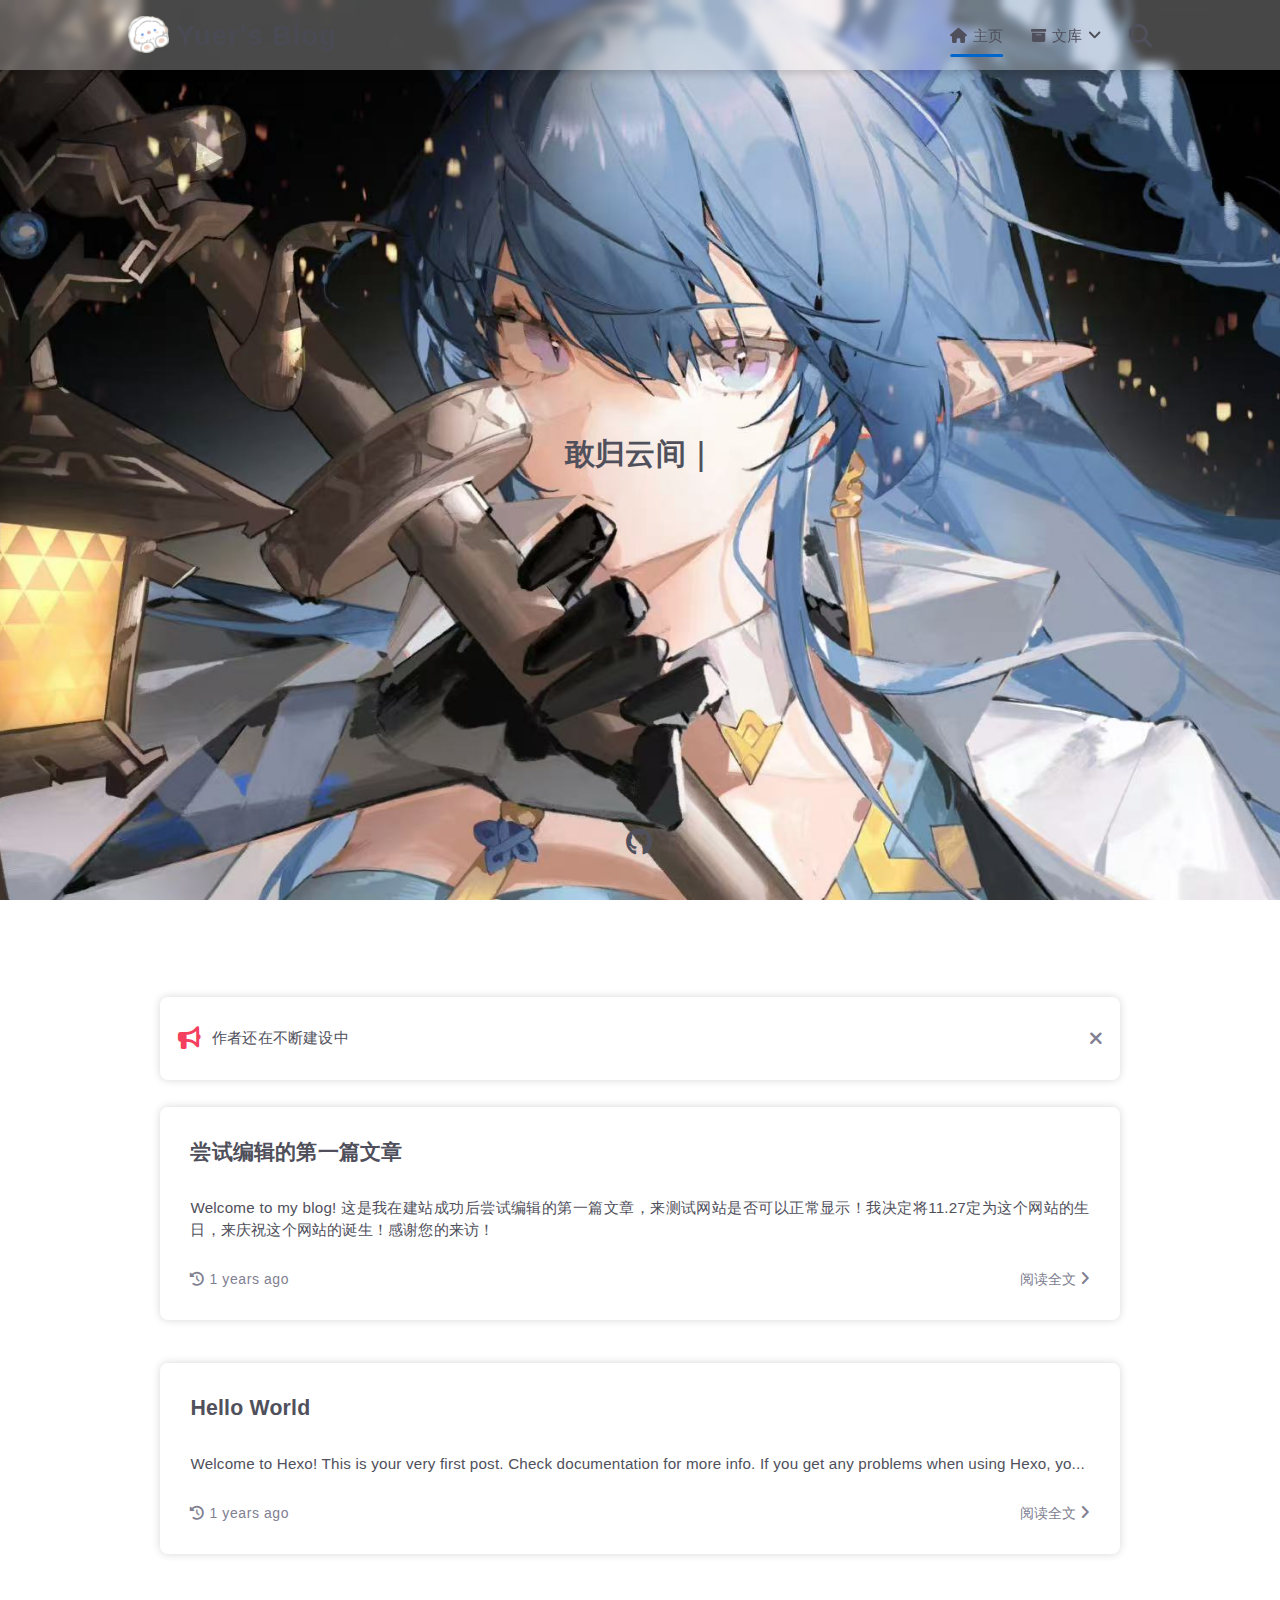
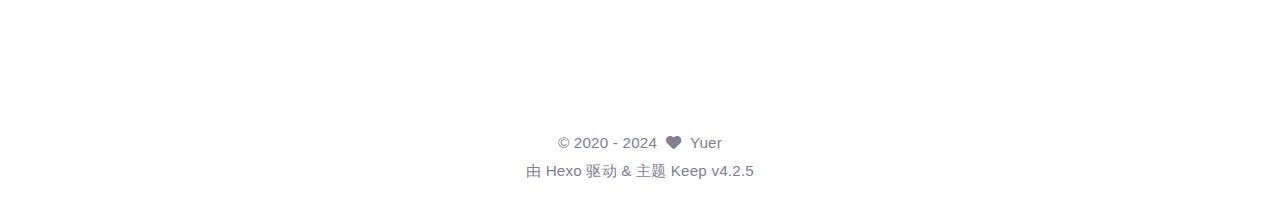
==== commit 46a5a07f: "Site updated: 2024-11-27 22:29:42" ====
--- a/index.html
+++ b/index.html
@@ -306,13 +306,14 @@
                     
                     <h3 class="home-post-title border-box">
                         <a href="/2024/11/27/Text/">
-                            Text
+                            尝试编辑的第一篇文章
                         </a>
                     </h3>
 
                     <div class="home-post-content keep-markdown-body">
                         
-                            
+                            Welcome to my blog! 这是我在建站成功后尝试编辑的第一篇文章，来测试网站是否可以正常显示！我决定将11.27定为这个网站的生日，来庆祝这个网站的诞生！感谢您的来访！
+
                         
                     </div>
 
@@ -323,8 +324,8 @@
         
             <span class="meta-info-item border-box">
                 <i class="icon fa-solid fa-history"></i>&nbsp;<span class="home-post-history"
-                                                                                data-updated="Wed Nov 27 2024 00:06:34 GMT+0800"
-                >2024-11-27 00:06:34</span>
+                                                                                data-updated="Wed Nov 27 2024 22:29:01 GMT+0800"
+                >2024-11-27 22:29:01</span>
             </span>
         
 
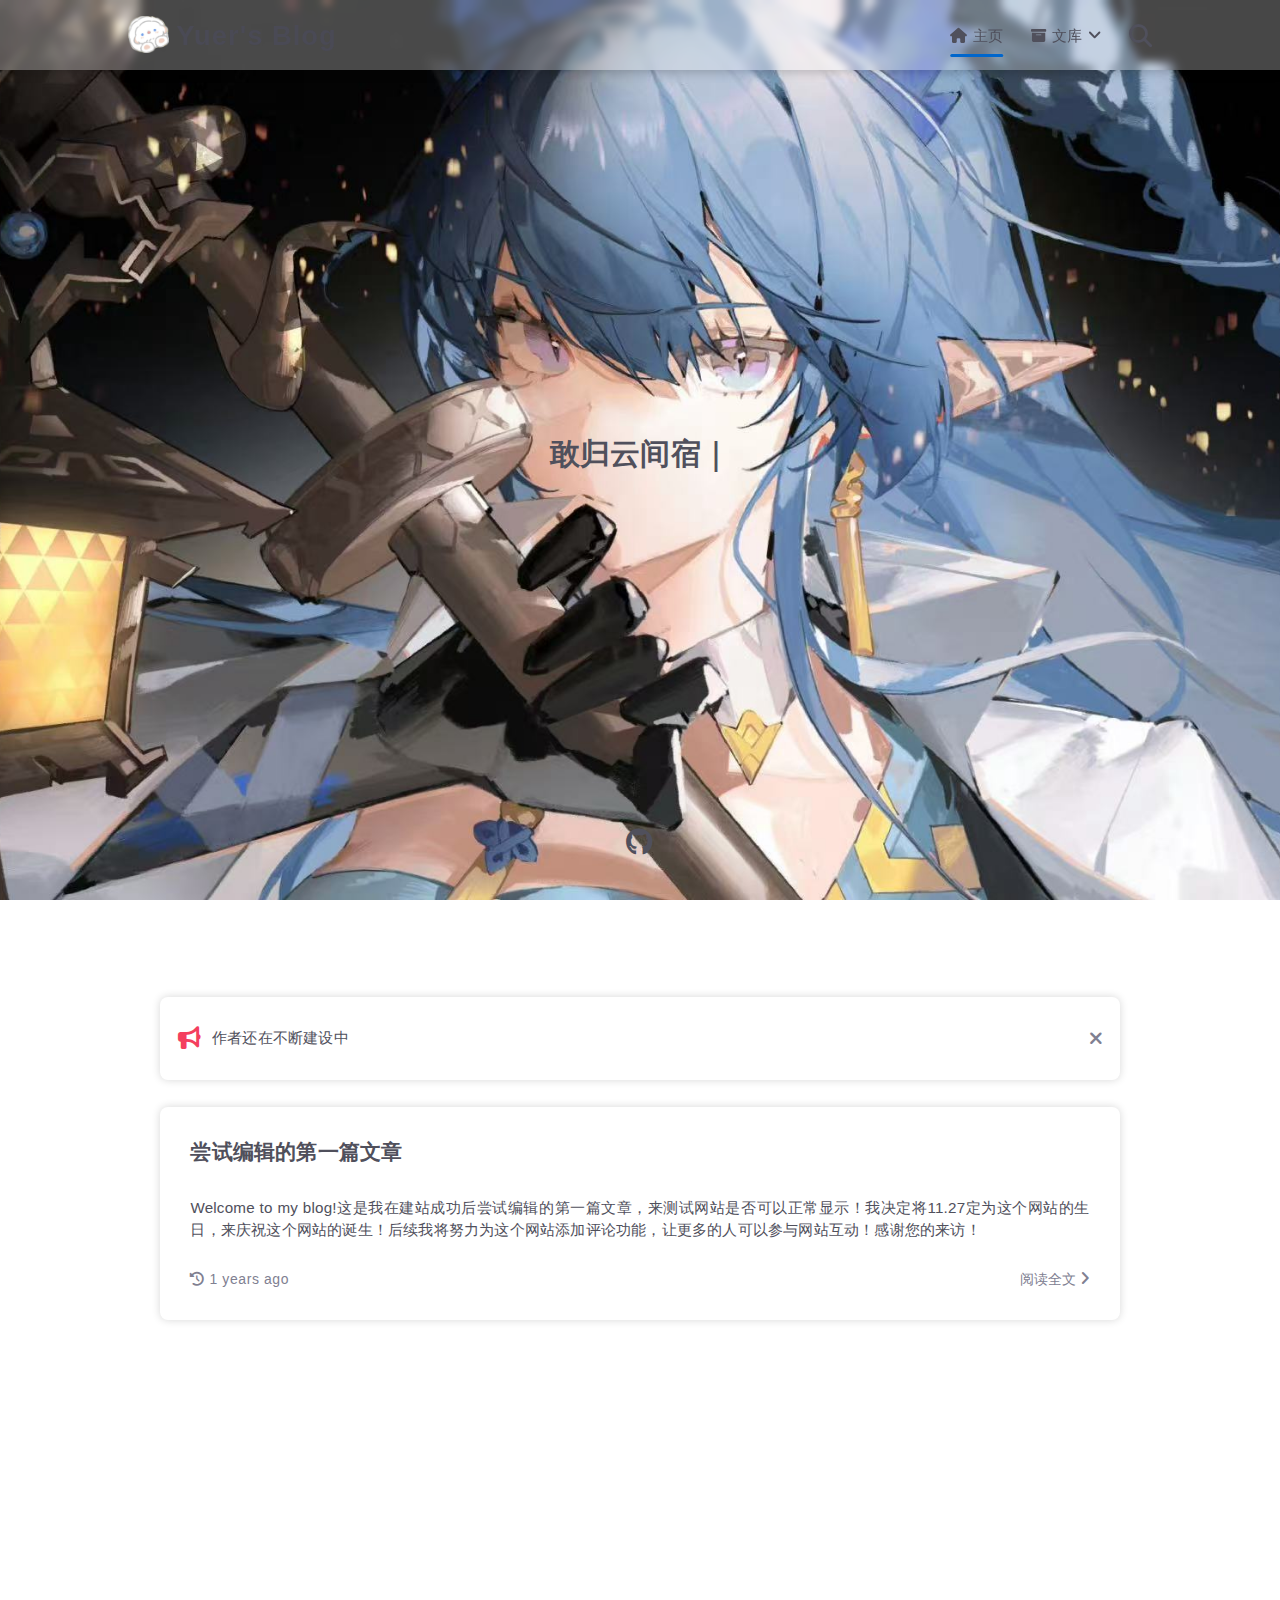
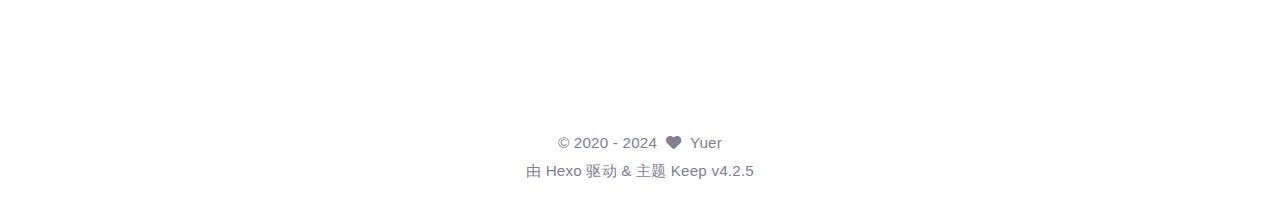
==== commit f7442381: "Site updated: 2024-11-27 22:35:19" ====
--- a/index.html
+++ b/index.html
@@ -312,7 +312,7 @@
 
                     <div class="home-post-content keep-markdown-body">
                         
-                            Welcome to my blog! 这是我在建站成功后尝试编辑的第一篇文章，来测试网站是否可以正常显示！我决定将11.27定为这个网站的生日，来庆祝这个网站的诞生！感谢您的来访！
+                            Welcome to my blog!这是我在建站成功后尝试编辑的第一篇文章，来测试网站是否可以正常显示！我决定将11.27定为这个网站的生日，来庆祝这个网站的诞生！后续我将努力为这个网站添加评论功能，让更多的人可以参与网站互动！感谢您的来访！
 
                         
                     </div>
@@ -324,8 +324,8 @@
         
             <span class="meta-info-item border-box">
                 <i class="icon fa-solid fa-history"></i>&nbsp;<span class="home-post-history"
-                                                                                data-updated="Wed Nov 27 2024 22:29:01 GMT+0800"
-                >2024-11-27 22:29:01</span>
+                                                                                data-updated="Wed Nov 27 2024 22:35:02 GMT+0800"
+                >2024-11-27 22:35:02</span>
             </span>
         
 
@@ -343,56 +343,6 @@
 
     
         <a class="home-read-more" href="/2024/11/27/Text/">阅读全文&nbsp;<i class="icon fas fa-angle-right"></i></a>
-    
-</div>
-
-                </div>
-            </li>
-        
-            <li class="home-post-item">
-
-                
-
-                <div class="home-post-item-bottom border-box">
-                    
-                    <h3 class="home-post-title border-box">
-                        <a href="/2024/11/26/hello-world/">
-                            Hello World
-                        </a>
-                    </h3>
-
-                    <div class="home-post-content keep-markdown-body">
-                        
-                            Welcome to Hexo! This is your very first post. Check documentation for more info. If you get any problems when using Hexo, yo...
-                        
-                    </div>
-
-                    
-
-<div class="post-meta-info-container border-box home">
-    <div class="post-meta-info border-box">
-        
-            <span class="meta-info-item border-box">
-                <i class="icon fa-solid fa-history"></i>&nbsp;<span class="home-post-history"
-                                                                                data-updated="Tue Nov 26 2024 22:16:01 GMT+0800"
-                >2024-11-26 22:16:01</span>
-            </span>
-        
-
-        
-
-        
-
-        
-
-        
-        
-        
-        
-    </div>
-
-    
-        <a class="home-read-more" href="/2024/11/26/hello-world/">阅读全文&nbsp;<i class="icon fas fa-angle-right"></i></a>
     
 </div>
 
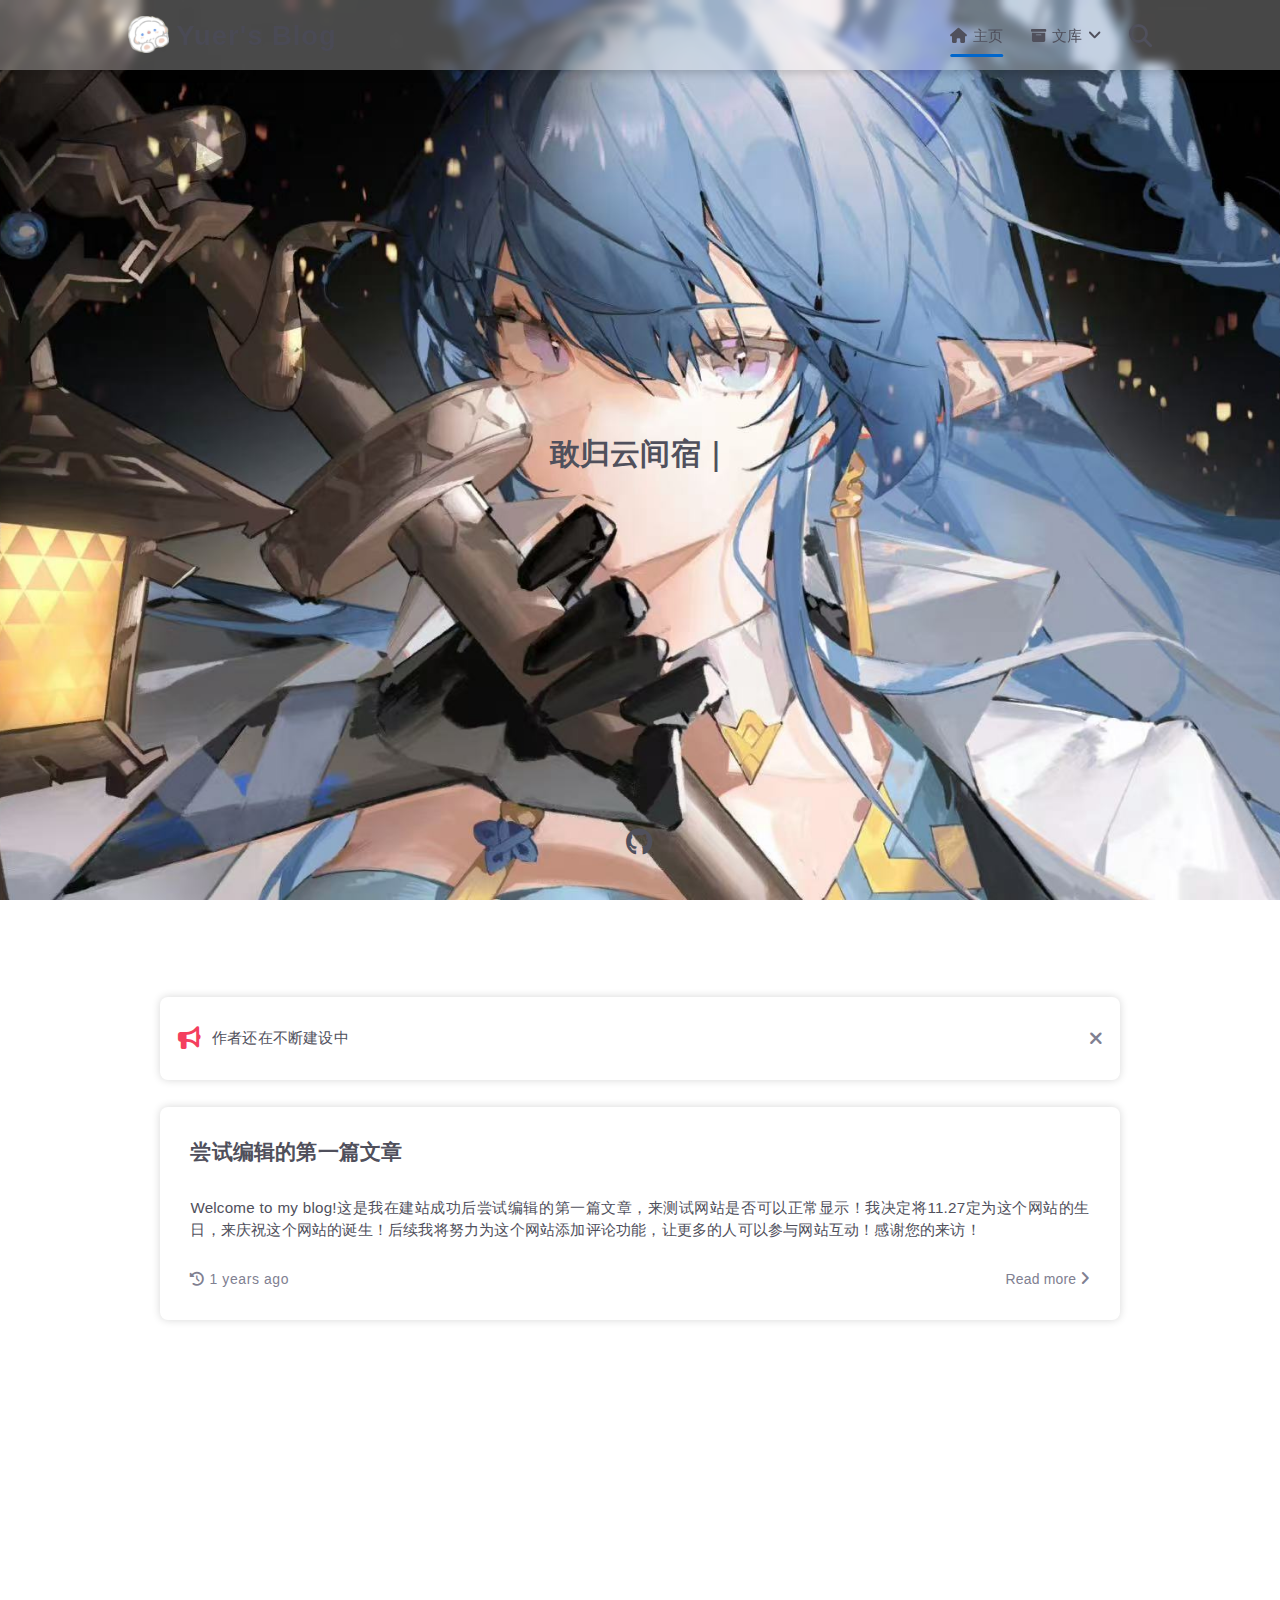
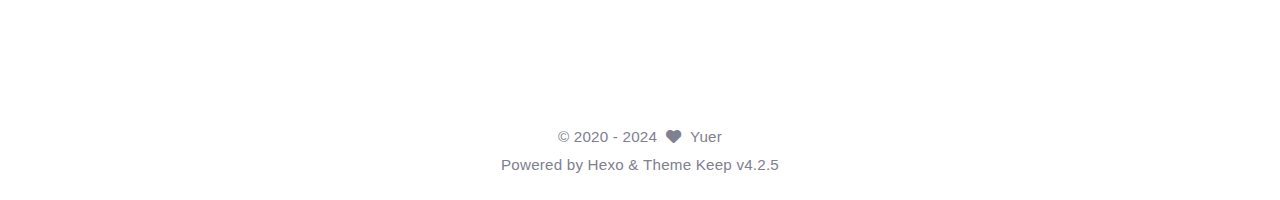
==== commit 8e7cfd51: "Site updated: 2024-11-28 20:44:44" ====
--- a/index.html
+++ b/index.html
@@ -33,7 +33,7 @@
     <script class="keep-theme-configurations">
     const KEEP = window.KEEP || {}
     KEEP.hexo_config = {"hostname":"yuer-chi.github.io","root":"/","language":"zh","path":"search.json"}
-    KEEP.theme_config = {"base_info":{"primary_color":"#0066cc","title":"Yuer's Blog","author":"Yuer","avatar":"/images/avatar.jpg","logo":"/images/logo.jpg","favicon":"/images/faction.jpg"},"menu":{"主页":"/ || fa-solid fa-home","文库":{"icon":"fa-solid fa-box-archive","children":[{"旅行":"/journal"},{"电影":"/movie"}]}},"first_screen":{"enable":true,"background_img":"/images/bj.jpg","background_img_dark":"/images/bj.jpg","description":"敢归云间宿","hitokoto":false},"social_contact":{"enable":true,"links":{"github":"https://github.com/Yuer-Chi","weixin":null,"qq":null,"weibo":null,"zhihu":null,"twitter":null,"x":null,"facebook":null,"email":null}},"scroll":{"progress_bar":true,"percent":false,"hide_header":true},"home":{"announcement":"作者还在不断建设中","category":false,"tag":false,"post_datetime":"updated"},"post":{"author_badge":{"enable":true,"level_badge":true,"custom_badge":["One","Two","Three"]},"word_count":{"wordcount":false,"min2read":false},"datetime_format":"YYYY-MM-DD HH:mm:ss","copyright_info":true,"share":true,"reward":{"enable":false,"img_link":null,"text":null,"icon":null}},"code_block":{"tools":{"enable":false,"style":"default"},"highlight_theme":"default"},"toc":{"enable":true,"number":false,"expand_all":false,"init_open":true,"layout":"right"},"website_count":{"busuanzi_count":{"enable":false,"site_uv":true,"site_pv":false,"page_pv":true}},"local_search":{"enable":true,"preload":false},"comment":{"enable":false,"use":"valine","valine":{"appid":null,"appkey":null,"server_urls":null,"placeholder":null},"gitalk":{"github_id":null,"github_admins":null,"repository":null,"client_id":null,"client_secret":null,"proxy":null},"twikoo":{"env_id":null,"region":null,"version":"1.6.39"},"waline":{"server_url":null,"reaction":false,"version":"3.3.2"},"giscus":{"repo":null,"repo_id":null,"category":"Announcements","category_id":null,"reactions_enabled":false},"artalk":{"server":null},"disqus":{"shortname":null}},"rss":{"enable":false},"lazyload":{"enable":false},"cdn":{"enable":false,"provider":"cdnjs"},"pjax":{"enable":false},"footer":{"since":2020,"word_count":false,"site_deploy":{"enable":false,"provider":"github","url":null},"record":{"enable":false,"list":[{"code":null,"link":null}]}},"inject":{"enable":false,"css":[null],"js":[null]},"root":"","source_data":{},"version":"4.2.5"}
+    KEEP.theme_config = {"base_info":{"primary_color":"#0066cc","title":"Yuer's Blog","author":"Yuer","avatar":"/images/avatar.jpg","logo":"/images/logo.jpg","favicon":"/images/faction.jpg"},"menu":{"主页":"/ || fa-solid fa-home","文库":{"icon":"fa-solid fa-box-archive","children":[{"旅行":"/journal"},{"电影":"/movie"}]}},"first_screen":{"enable":true,"background_img":"/images/bj.jpg","background_img_dark":"/images/bj.jpg","description":"敢归云间宿","hitokoto":false},"social_contact":{"enable":true,"links":{"github":"https://github.com/Yuer-Chi","weixin":null,"qq":null,"weibo":null,"zhihu":null,"twitter":null,"x":null,"facebook":null,"email":null}},"scroll":{"progress_bar":true,"percent":false,"hide_header":true},"home":{"announcement":"作者还在不断建设中","category":false,"tag":false,"post_datetime":"updated"},"post":{"author_badge":{"enable":true,"level_badge":true,"custom_badge":["One","Two","Three"]},"word_count":{"wordcount":false,"min2read":false},"datetime_format":"YYYY-MM-DD HH:mm:ss","copyright_info":true,"share":true,"reward":{"enable":false,"img_link":null,"text":null,"icon":null}},"code_block":{"tools":{"enable":false,"style":"default"},"highlight_theme":"default"},"toc":{"enable":true,"number":false,"expand_all":false,"init_open":true,"layout":"right"},"website_count":{"busuanzi_count":{"enable":true,"site_uv":true,"site_pv":false,"page_pv":true}},"local_search":{"enable":true,"preload":false},"comment":{"enable":false,"use":"valine","valine":{"appid":"55cWwZnMLfbGHdRbXTfZzVCd-gzGzoHsz","appkey":"GT3aJiHgrHGXdlDr4zkLwZKm","server_urls":"https://55cwwznm.lc-cn-n1-shared.com","placeholder":null},"gitalk":{"github_id":null,"github_admins":null,"repository":null,"client_id":null,"client_secret":null,"proxy":null},"twikoo":{"env_id":null,"region":null,"version":"1.6.39"},"waline":{"server_url":null,"reaction":false,"version":"3.3.2"},"giscus":{"repo":null,"repo_id":null,"category":"Announcements","category_id":null,"reactions_enabled":false},"artalk":{"server":null},"disqus":{"shortname":null}},"rss":{"enable":false},"lazyload":{"enable":false},"cdn":{"enable":false,"provider":"cdnjs"},"pjax":{"enable":false},"footer":{"since":2020,"word_count":false,"site_deploy":{"enable":false,"provider":"github","url":null},"record":{"enable":false,"list":[{"code":null,"link":null}]}},"inject":{"enable":false,"css":[null],"js":[null]},"root":"","source_data":{},"version":"4.2.5"}
     KEEP.language_ago = {"second":"%s seconds ago","minute":"%s minutes ago","hour":"%s hours ago","day":"%s days ago","week":"%s weeks ago","month":"%s months ago","year":"%s years ago"}
     KEEP.language_code_block = {"copy":"Copy code","copied":"Copied","fold":"Fold code block","folded":"Folded"}
     KEEP.language_copy_copyright = {"copy":"Copy copyright info","copied":"Copied","title":"Original post title","author":"Original post author","link":"Original post link"}
@@ -342,7 +342,7 @@
     </div>
 
     
-        <a class="home-read-more" href="/2024/11/27/Text/">阅读全文&nbsp;<i class="icon fas fa-angle-right"></i></a>
+        <a class="home-read-more" href="/2024/11/27/Text/">Read more&nbsp;<i class="icon fas fa-angle-right"></i></a>
     
 </div>
 
@@ -372,11 +372,24 @@
     </div>
 
     <div class="theme-info info-item">
-        由&nbsp;<a target="_blank" href="https://hexo.io">Hexo</a>&nbsp;驱动&nbsp;&&nbsp;主题&nbsp;<a class="keep-version" target="_blank" href="https://github.com/XPoet/hexo-theme-keep">Keep</a>
-    </div>
-
-    
-
+        Powered by&nbsp;<a target="_blank" href="https://hexo.io">Hexo</a>&nbsp;&&nbsp;Theme&nbsp;<a class="keep-version" target="_blank" href="https://github.com/XPoet/hexo-theme-keep">Keep</a>
+    </div>
+
+    
+
+    
+        <div class="count-info info-item">
+            
+
+            
+                <span class="count-item border-box uv">
+                    <span class="item-type border-box">Unique Visitor</span>
+                    <span class="item-value border-box uv" id="busuanzi_value_site_uv"></span>
+                </span>
+            
+
+            
+        </div>
     
 
     
@@ -452,7 +465,7 @@
                 <input autocomplete="off"
                        autocorrect="off"
                        autocapitalize="off"
-                       placeholder="搜索..."
+                       placeholder="Search..."
                        spellcheck="false"
                        type="search"
                        class="search-input"
